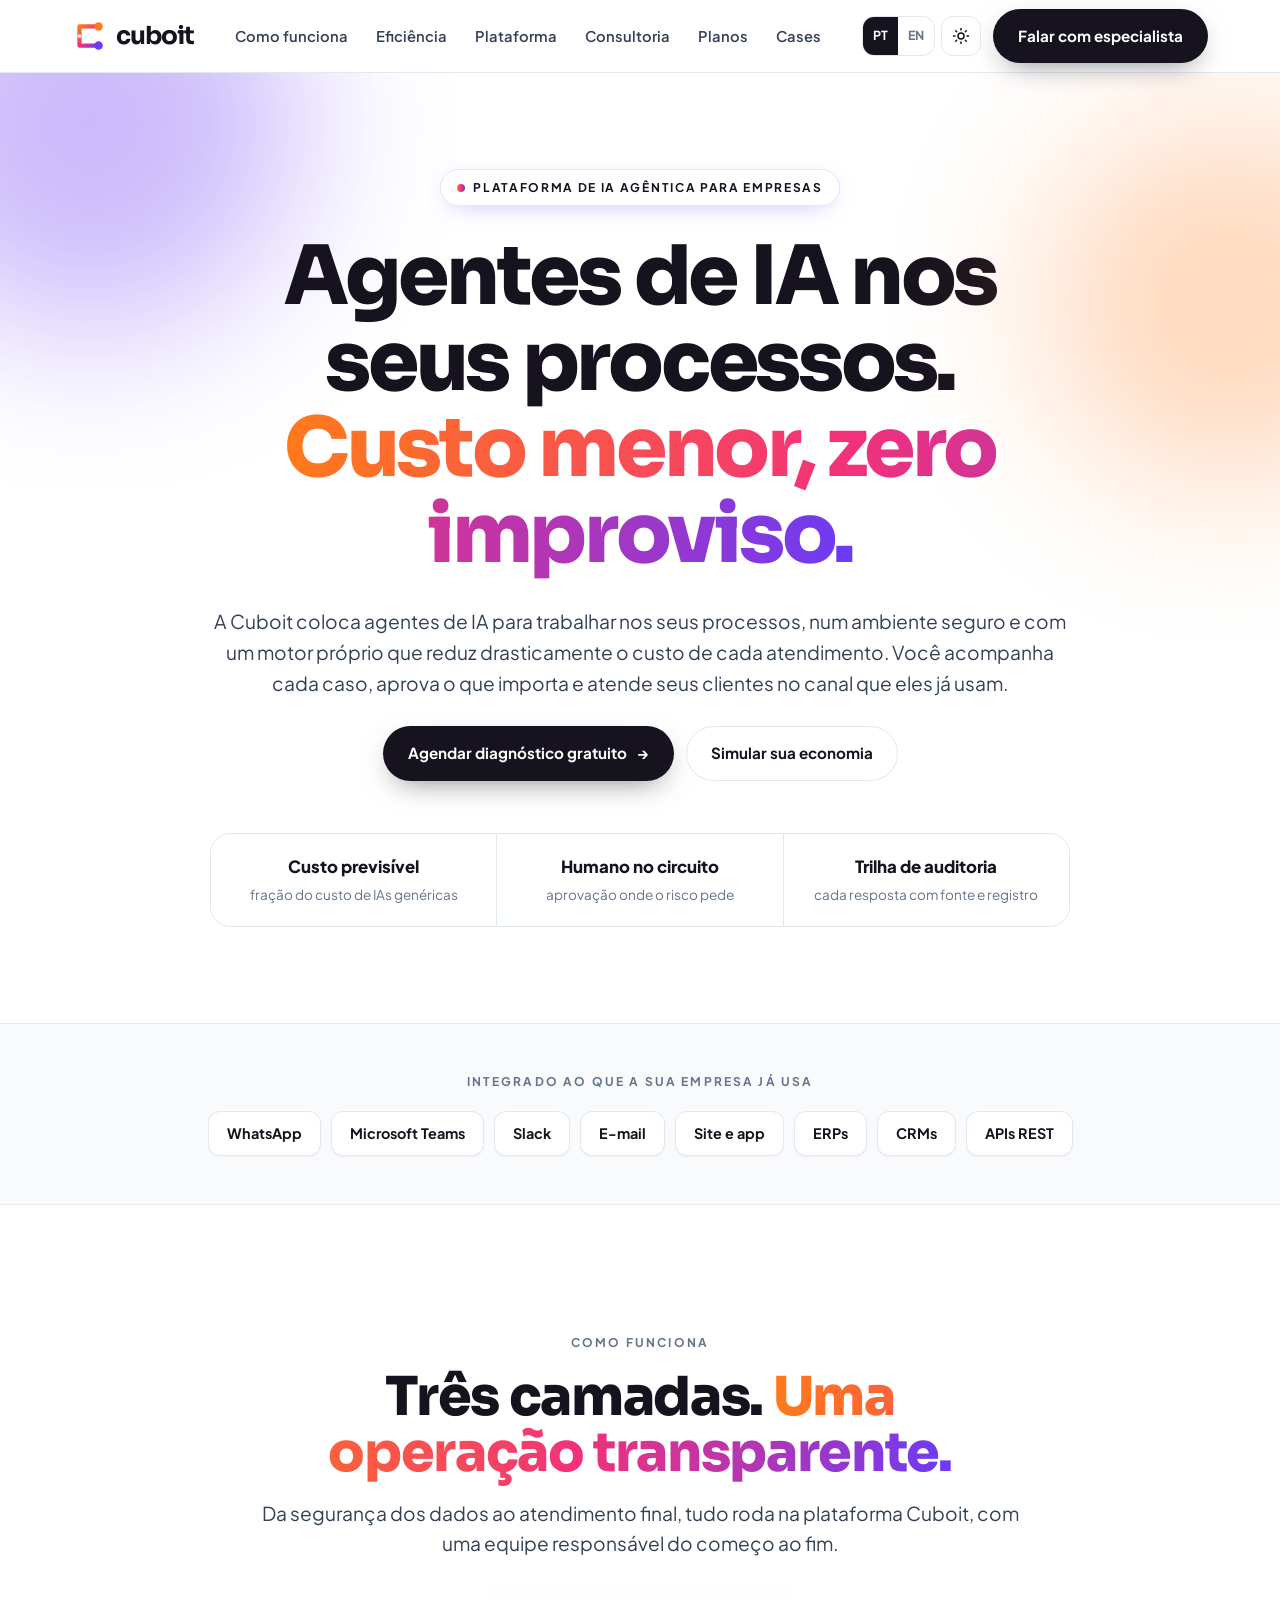
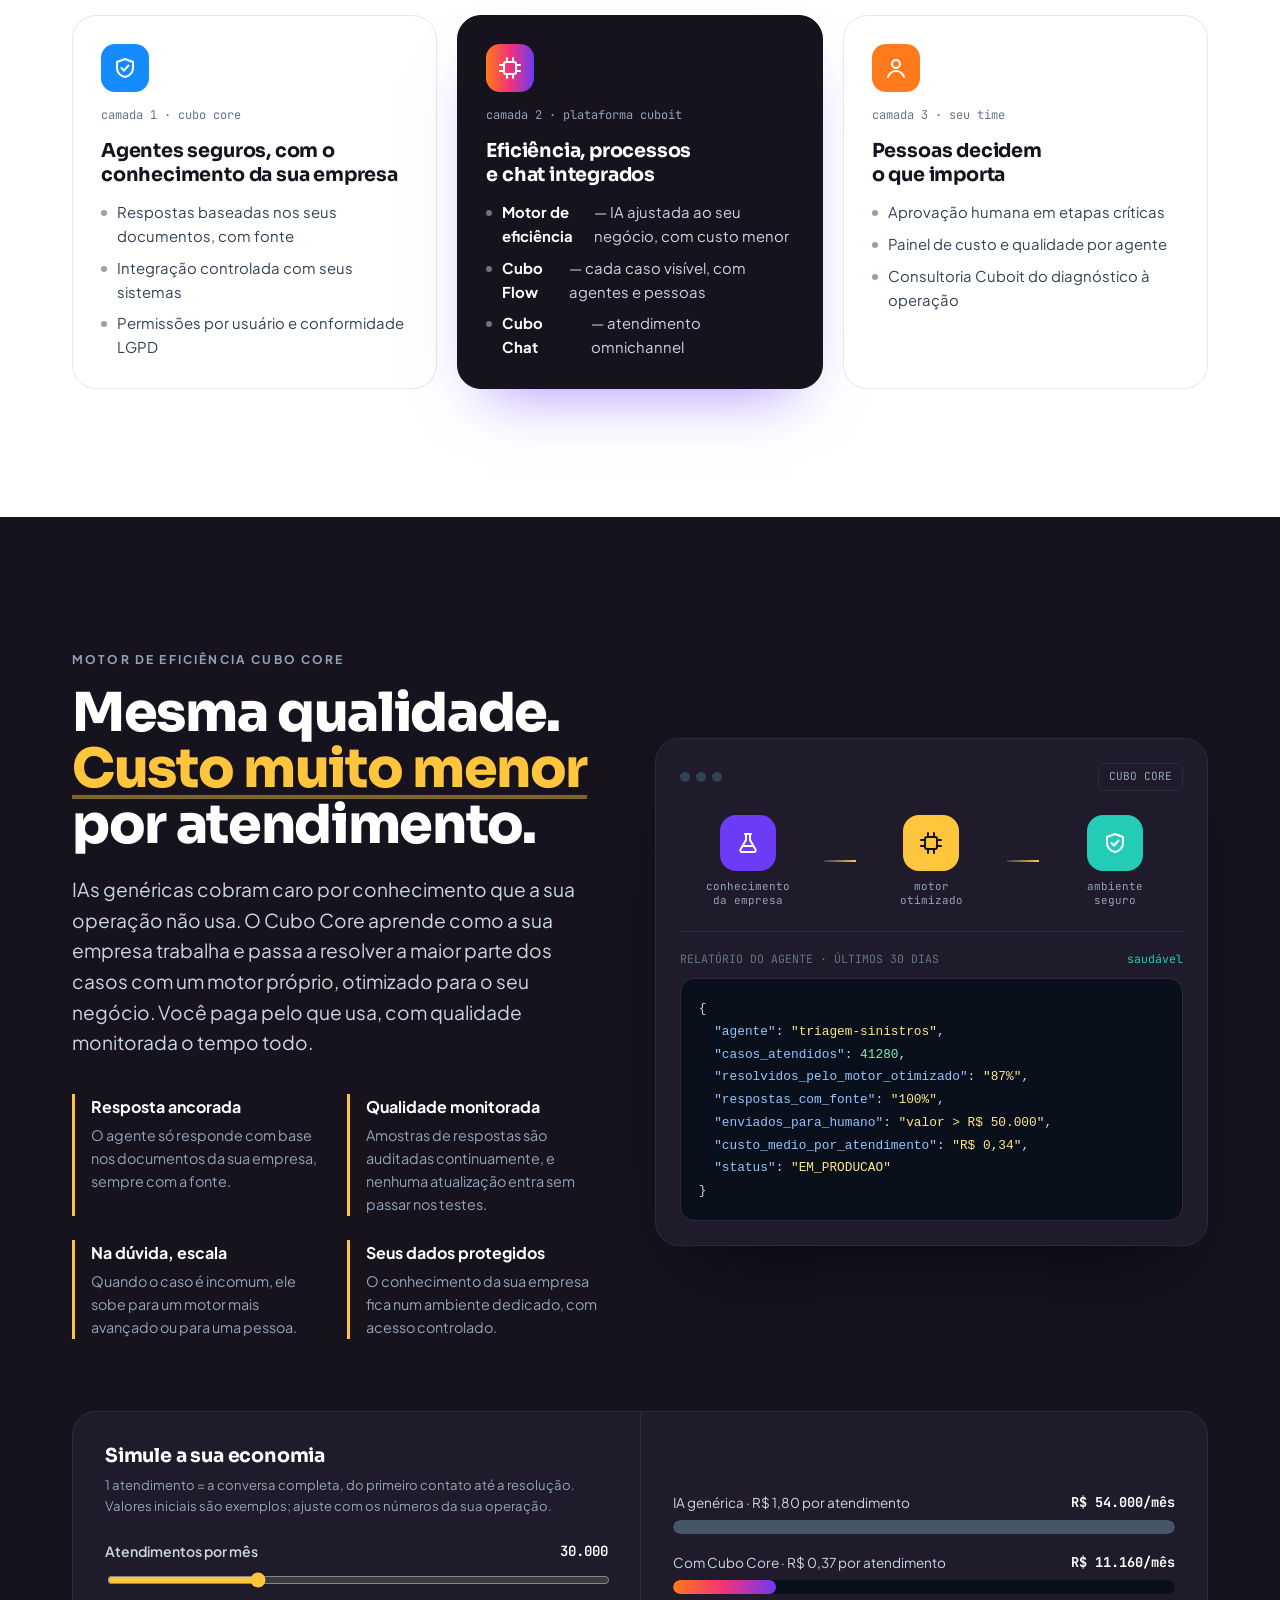
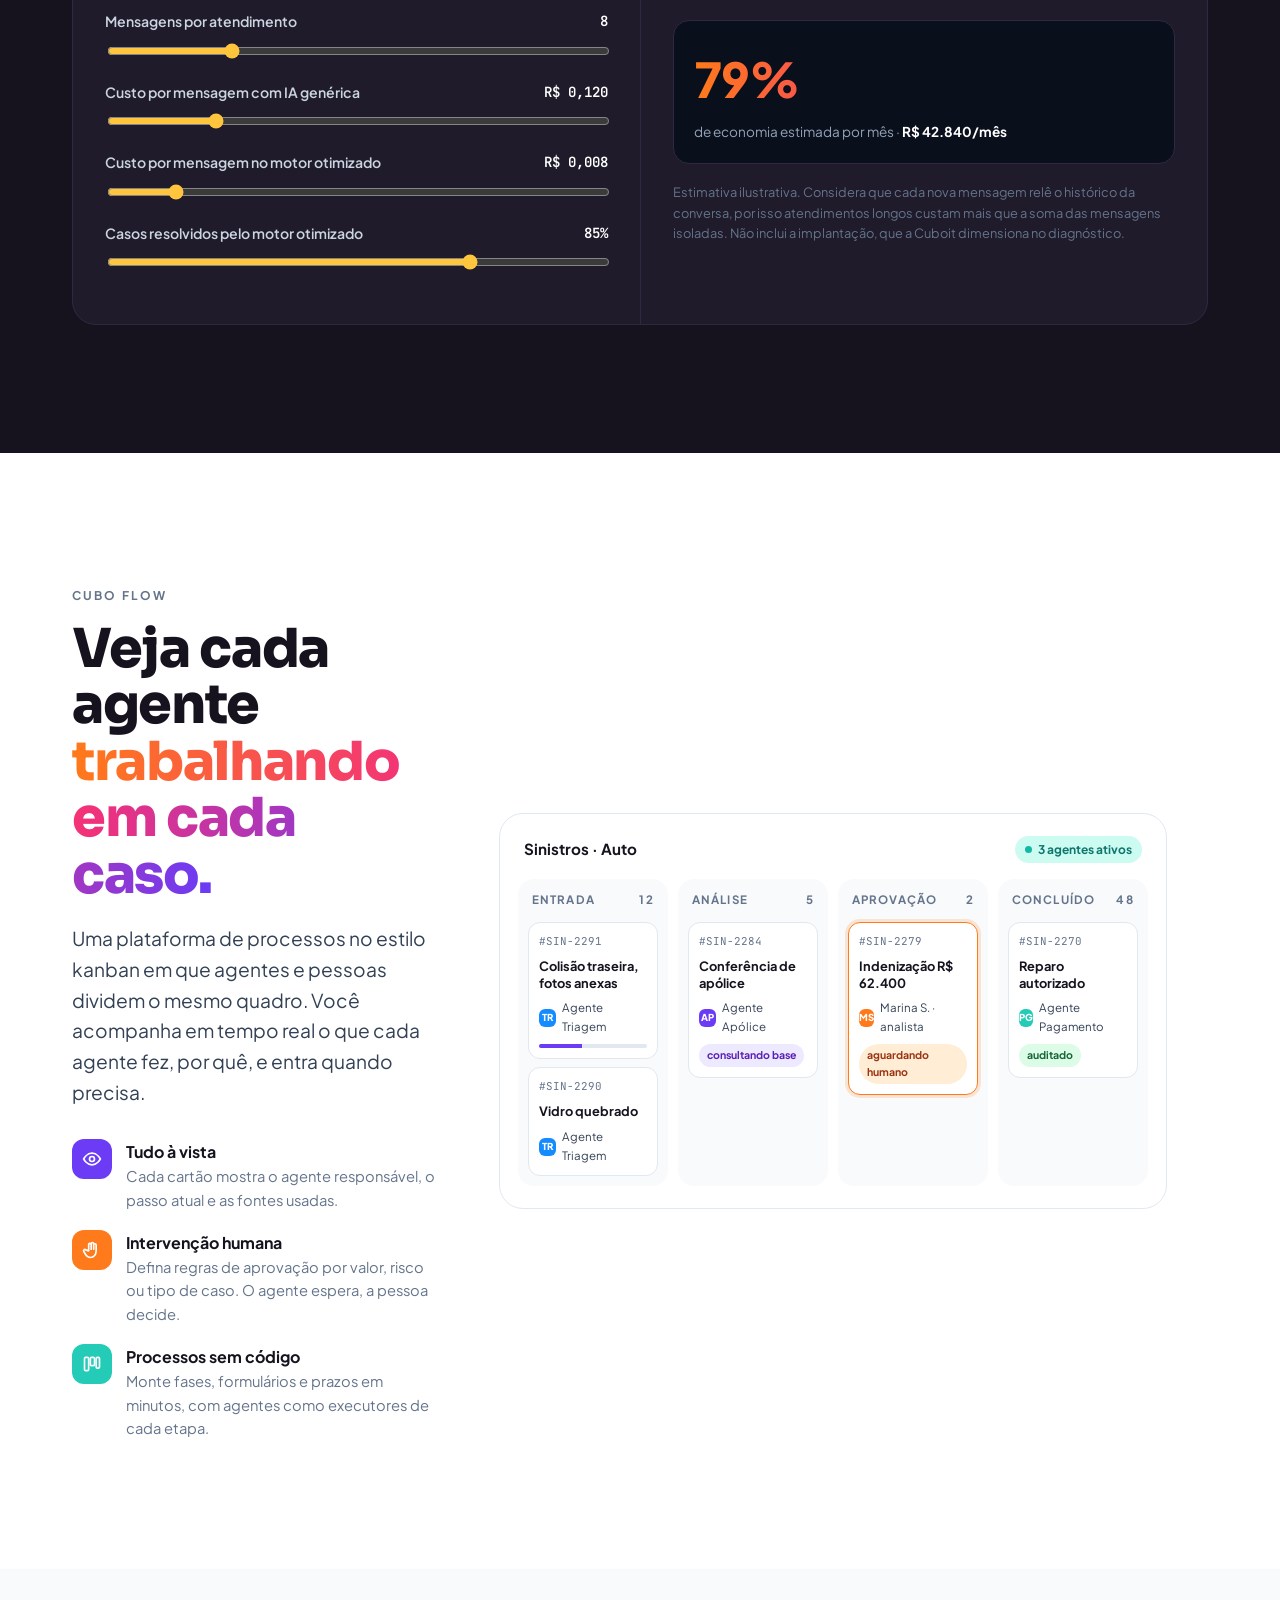
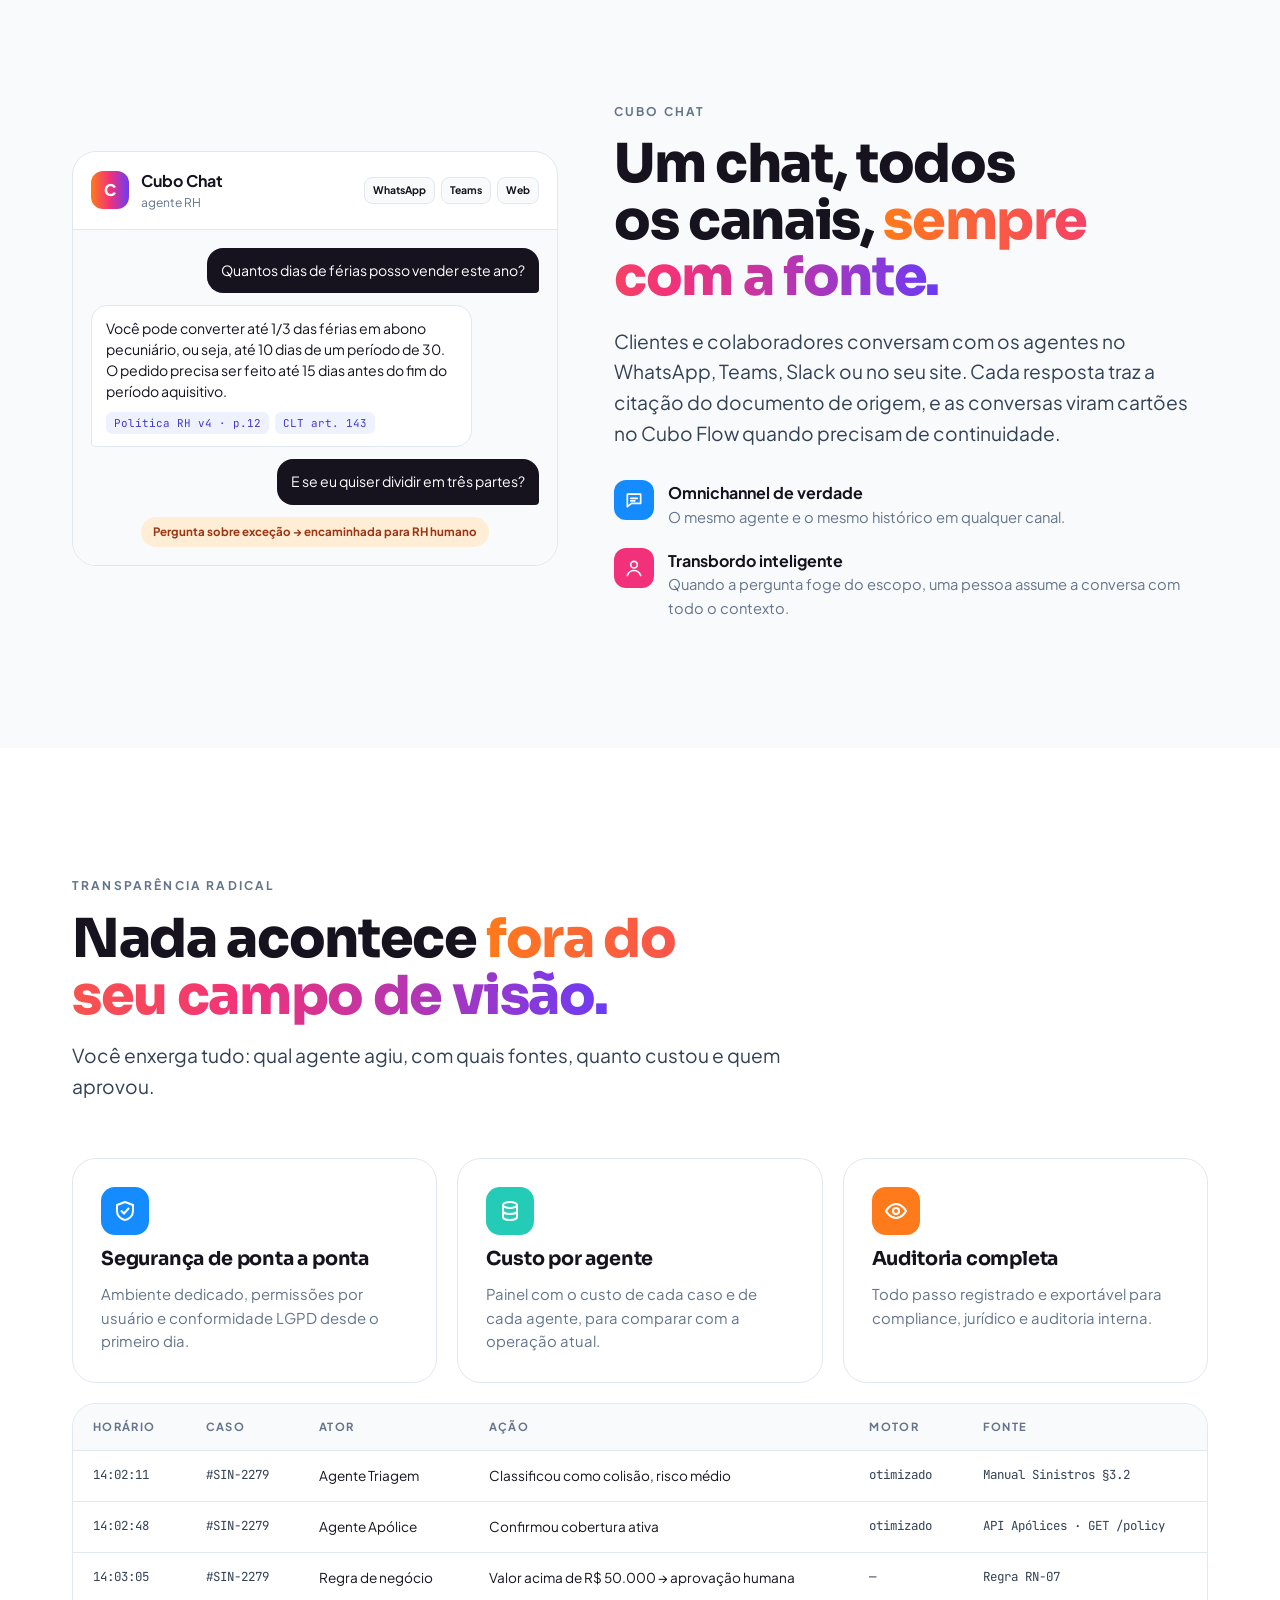
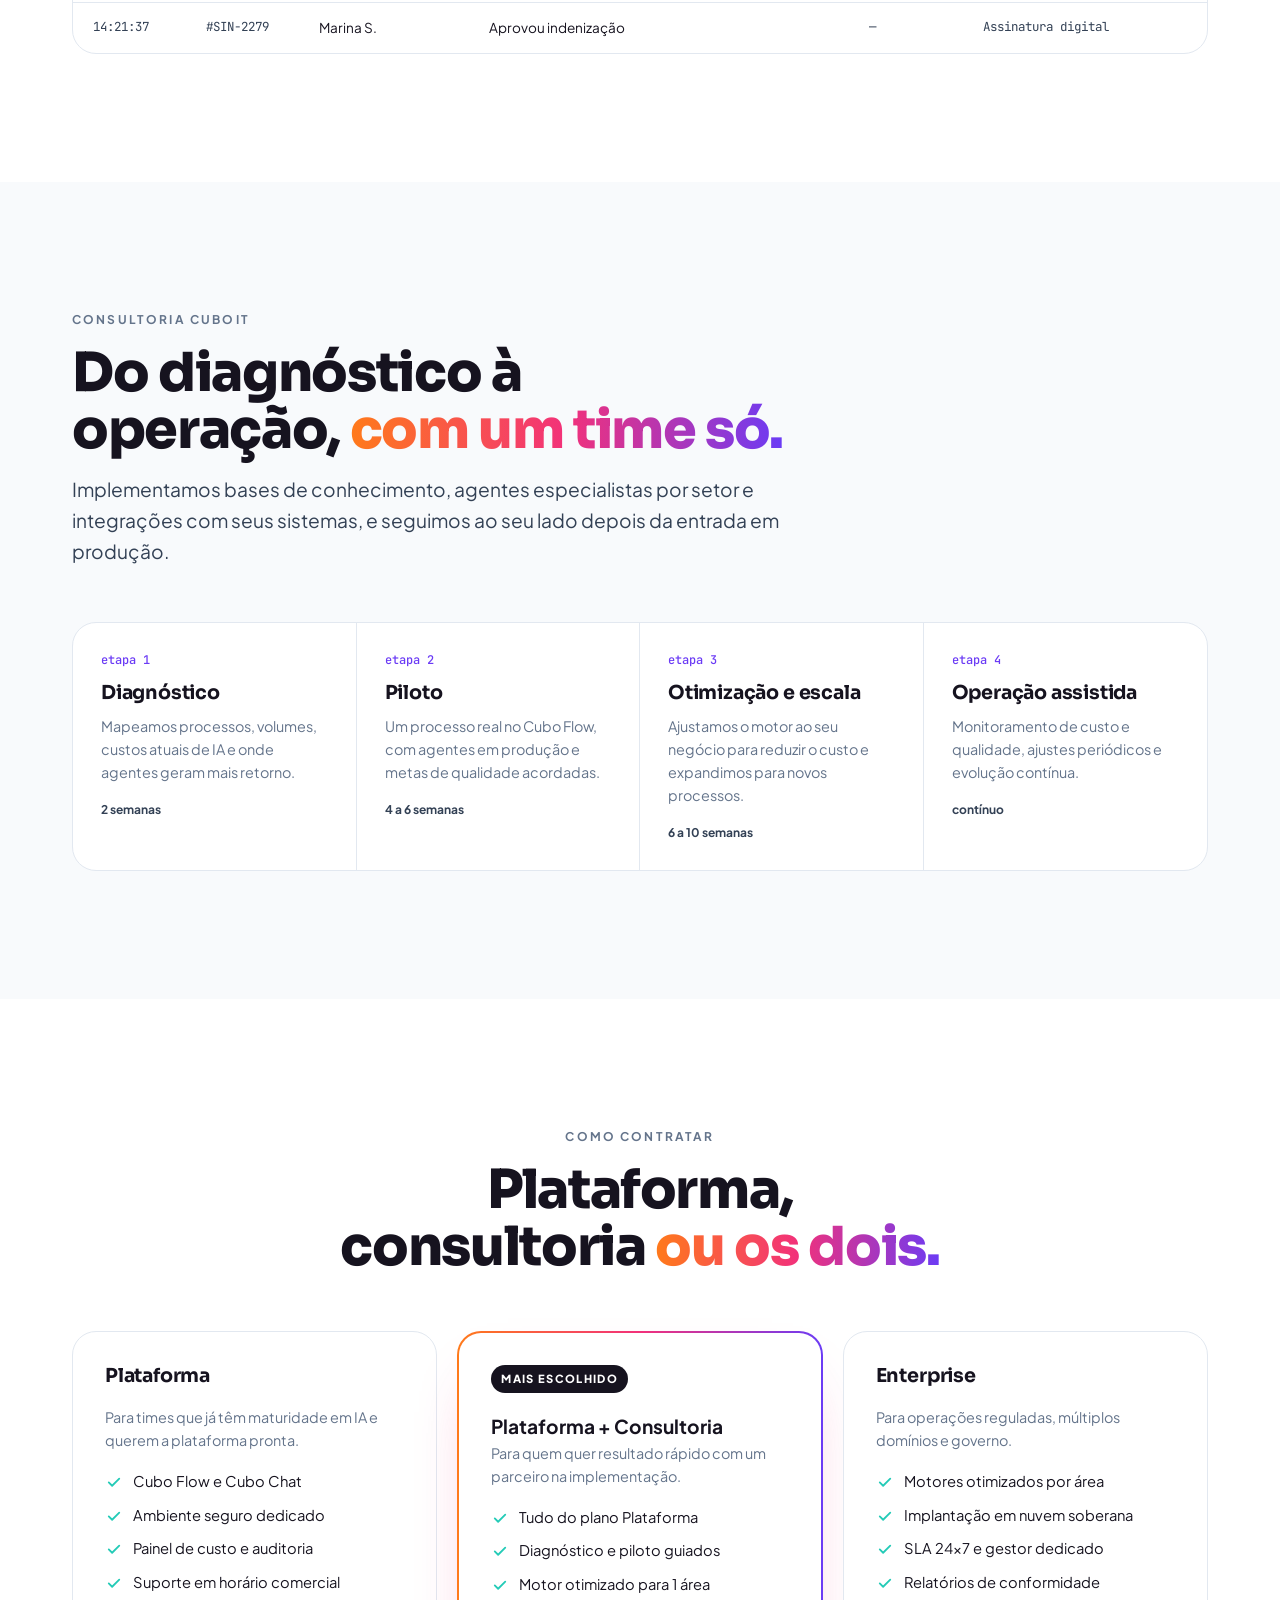
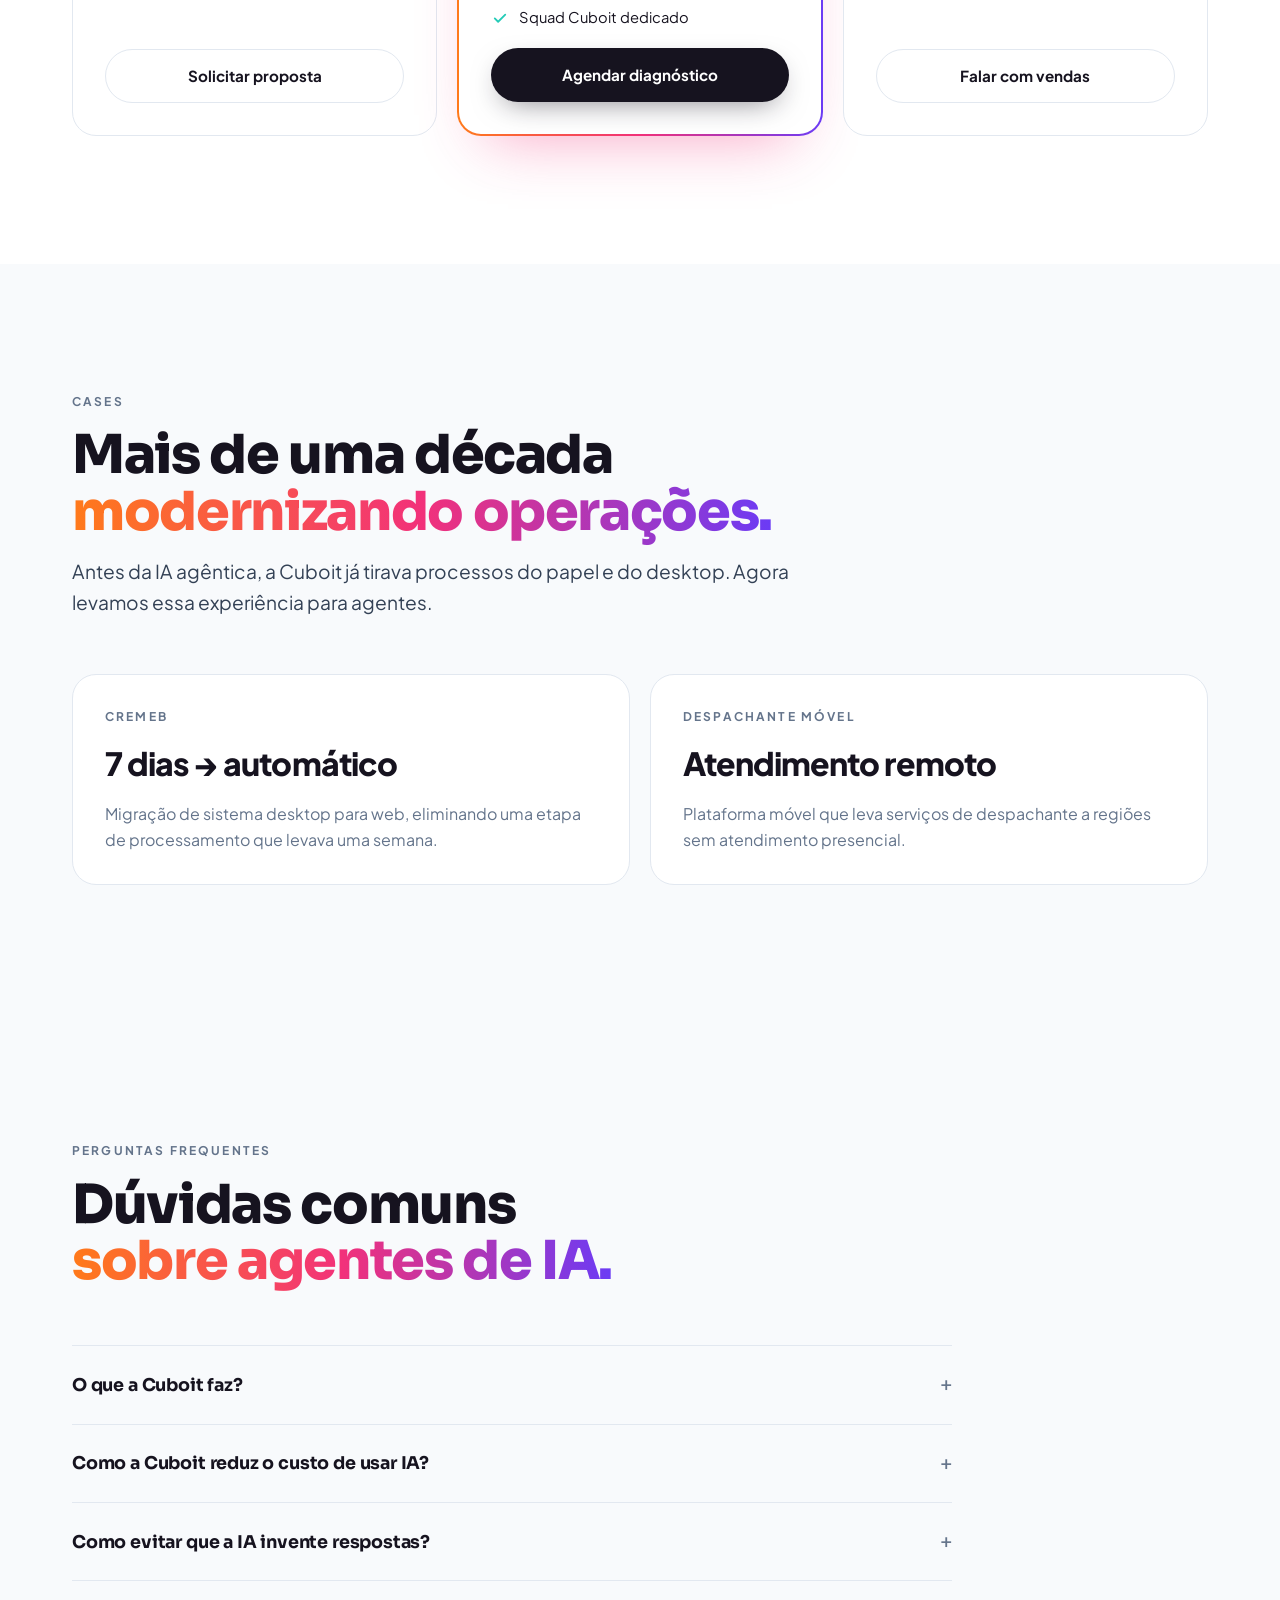
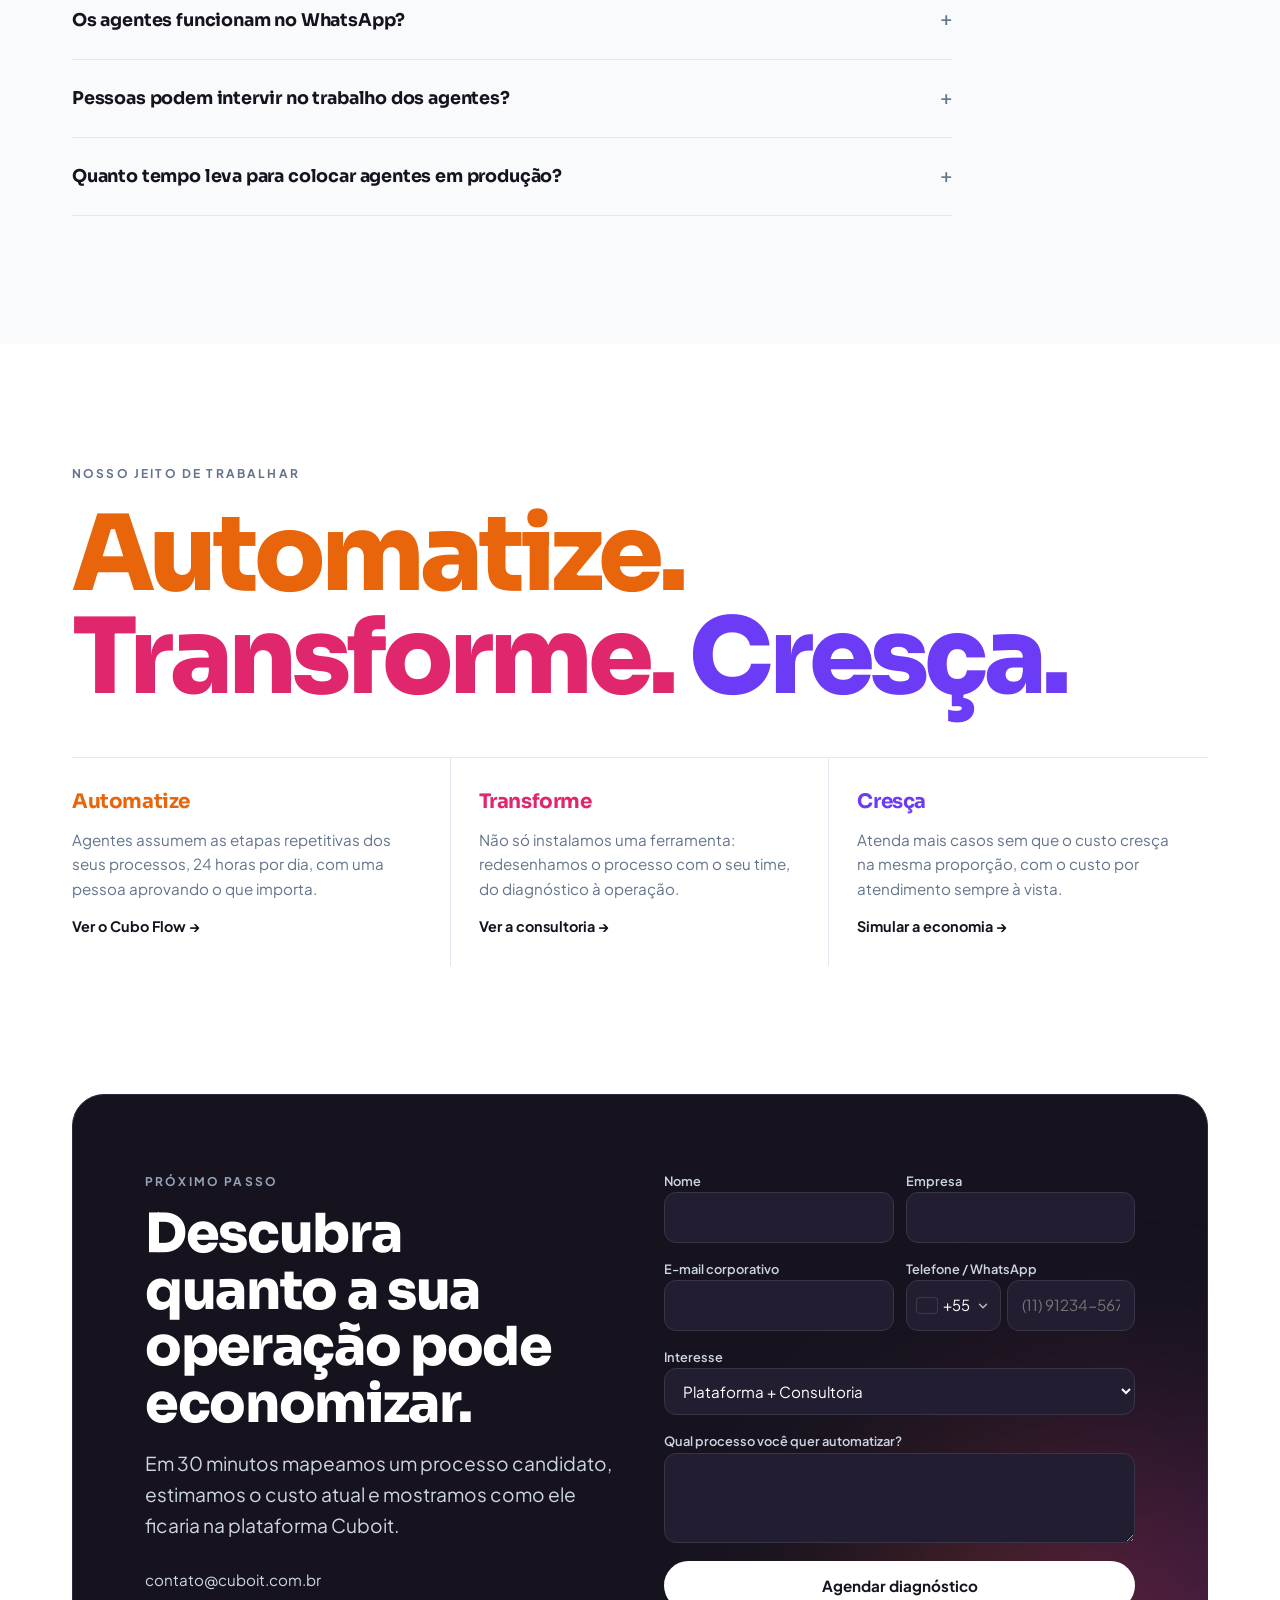
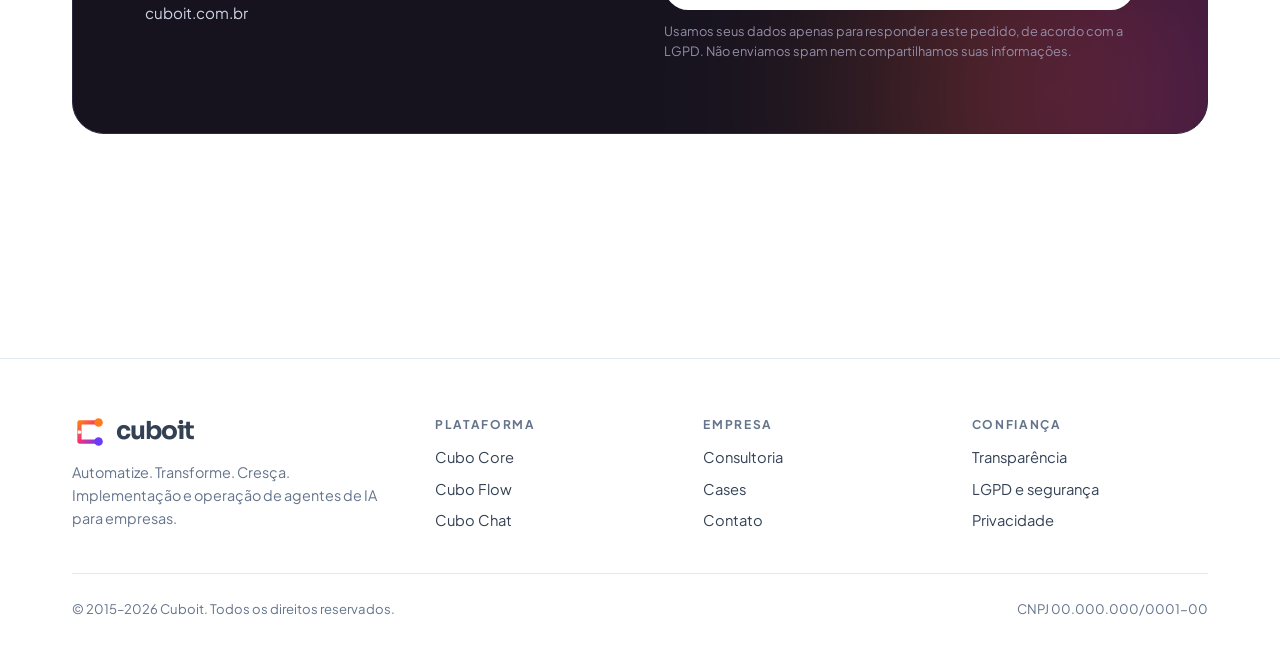
==== index.html @ fe3d2df3 "Novo site da Cuboit: agentes de IA para empresas Substitui o WordPress 5.1 por um site estático em p" ====
<!doctype html>
<html lang="pt-BR" data-currency="BRL">
<head>
<meta charset="utf-8">
<meta name="viewport" content="width=device-width, initial-scale=1, viewport-fit=cover">
<title>Cuboit — Agentes de IA para empresas</title>
<meta name="description" content="A Cuboit implementa e opera agentes de IA nos processos da sua empresa: custo por atendimento muito menor, supervisão humana e chat omnichannel.">
<link rel="icon" href="images/favicon/favicon.ico" sizes="48x48">
<link rel="icon" href="images/favicon/favicon.svg" type="image/svg+xml">
<link rel="icon" type="image/png" sizes="32x32" href="images/favicon/favicon-32x32.png">
<link rel="icon" type="image/png" sizes="16x16" href="images/favicon/favicon-16x16.png">
<link rel="apple-touch-icon" href="images/favicon/apple-touch-icon.png">
<link rel="manifest" href="images/favicon/site.webmanifest">
<meta name="theme-color" content="#16131F">
<link rel="canonical" href="https://cuboit.com.br/">
<meta name="robots" content="index, follow, max-snippet:-1, max-image-preview:large">
<meta property="og:type" content="website">
<meta property="og:site_name" content="Cuboit">
<meta property="og:url" content="https://cuboit.com.br/">
<meta property="og:title" content="Cuboit — Agentes de IA para empresas">
<meta property="og:description" content="A Cuboit implementa e opera agentes de IA nos processos da sua empresa: custo por atendimento muito menor, supervisão humana e chat omnichannel.">
<meta property="og:image" content="https://cuboit.com.br/images/logos/png/cuboit-logo-claro.png">
<meta property="og:locale" content="pt_BR">
<meta property="og:locale:alternate" content="en_US">
<meta name="twitter:card" content="summary_large_image">
<meta name="twitter:title" content="Cuboit — Agentes de IA para empresas">
<meta name="twitter:description" content="A Cuboit implementa e opera agentes de IA nos processos da sua empresa: custo por atendimento muito menor, supervisão humana e chat omnichannel.">
<link rel="alternate" type="text/plain" href="https://cuboit.com.br/llms.txt" title="llms.txt">
<script type="application/ld+json">
{
 "@context": "https://schema.org",
 "@graph": [
  {
   "@type": "Organization",
   "@id": "https://cuboit.com.br/#org",
   "name": "Cuboit",
   "url": "https://cuboit.com.br/",
   "logo": "https://cuboit.com.br/images/logos/png/cuboit-simbolo-cor.png",
   "foundingDate": "2015",
   "slogan": "Automatize. Transforme. Cresça.",
   "email": "contato@cuboit.com.br",
   "areaServed": "BR",
   "description": "A Cuboit implementa e opera agentes de IA nos processos da sua empresa: custo por atendimento muito menor, supervisão humana e chat omnichannel.",
   "knowsAbout": [
    "agentes de IA",
    "IA agêntica",
    "automação de processos",
    "atendimento com IA no WhatsApp",
    "redução de custo de IA",
    "supervisão humana de IA"
   ],
   "contactPoint": {
    "@type": "ContactPoint",
    "contactType": "sales",
    "email": "contato@cuboit.com.br",
    "availableLanguage": [
     "Portuguese",
     "English"
    ]
   }
  },
  {
   "@type": "WebSite",
   "@id": "https://cuboit.com.br/#site",
   "url": "https://cuboit.com.br/",
   "name": "Cuboit",
   "inLanguage": "pt-BR",
   "publisher": {
    "@id": "https://cuboit.com.br/#org"
   }
  },
  {
   "@type": "Service",
   "name": "Cubo Core",
   "provider": {
    "@id": "https://cuboit.com.br/#org"
   },
   "serviceType": "AI agent platform",
   "description": "Ambiente seguro, base de conhecimento e motor de eficiência para agentes de IA."
  },
  {
   "@type": "Service",
   "name": "Cubo Flow",
   "provider": {
    "@id": "https://cuboit.com.br/#org"
   },
   "serviceType": "Process management with AI agents",
   "description": "Quadro de processos em que agentes de IA e pessoas trabalham nos mesmos casos, com aprovação humana."
  },
  {
   "@type": "Service",
   "name": "Cubo Chat",
   "provider": {
    "@id": "https://cuboit.com.br/#org"
   },
   "serviceType": "Omnichannel AI chat",
   "description": "Atendimento com IA no WhatsApp, Teams, Slack e site, com fonte em cada resposta."
  },
  {
   "@type": "Service",
   "name": "Consultoria Cuboit",
   "provider": {
    "@id": "https://cuboit.com.br/#org"
   },
   "serviceType": "AI implementation consulting"
  },
  {
   "@type": "FAQPage",
   "mainEntity": [
    {
     "@type": "Question",
     "name": "O que a Cuboit faz?",
     "acceptedAnswer": {
      "@type": "Answer",
      "text": "A Cuboit implementa e opera agentes de IA dentro dos processos das empresas. Oferece uma plataforma própria (Cubo Core, Cubo Flow e Cubo Chat) e consultoria de implementação, do diagnóstico à operação assistida."
     }
    },
    {
     "@type": "Question",
     "name": "Como a Cuboit reduz o custo de usar IA?",
     "acceptedAnswer": {
      "@type": "Answer",
      "text": "A plataforma usa um motor de eficiência ajustado ao negócio de cada cliente, que resolve a maior parte dos atendimentos por uma fração do custo de IAs genéricas. Só os casos incomuns sobem para um motor mais avançado ou para uma pessoa. O custo de cada atendimento aparece num painel."
     }
    },
    {
     "@type": "Question",
     "name": "Como evitar que a IA invente respostas?",
     "acceptedAnswer": {
      "@type": "Answer",
      "text": "Os agentes respondem apenas com base nos documentos da empresa e sempre citam a fonte. Amostras de respostas são auditadas continuamente, e perguntas fora do escopo ou de baixa confiança são encaminhadas para uma pessoa."
     }
    },
    {
     "@type": "Question",
     "name": "Os agentes funcionam no WhatsApp?",
     "acceptedAnswer": {
      "@type": "Answer",
      "text": "Sim. Com o Cubo Chat, o mesmo agente atende no WhatsApp, Microsoft Teams, Slack e no site da empresa, com o mesmo histórico, e passa a conversa para uma pessoa quando necessário."
     }
    },
    {
     "@type": "Question",
     "name": "Pessoas podem intervir no trabalho dos agentes?",
     "acceptedAnswer": {
      "@type": "Answer",
      "text": "Sim. No Cubo Flow, agentes e pessoas trabalham no mesmo quadro de processos. É possível definir regras de aprovação humana por valor, risco ou tipo de caso, e todo passo fica registrado para auditoria."
     }
    },
    {
     "@type": "Question",
     "name": "Quanto tempo leva para colocar agentes em produção?",
     "acceptedAnswer": {
      "@type": "Answer",
      "text": "O diagnóstico leva cerca de 2 semanas e o piloto em um processo real, de 4 a 6 semanas. Depois vêm a otimização e a expansão para novos processos."
     }
    }
   ]
  }
 ]
}
</script>
<link rel="alternate" hreflang="pt-BR" href="https://cuboit.com.br/">
<link rel="alternate" hreflang="en" href="https://cuboit.com.br/en/">
<link rel="alternate" hreflang="x-default" href="https://cuboit.com.br/">
<script>try{var t=localStorage.getItem('cuboit-theme');if(t)document.documentElement.setAttribute('data-theme',t)}catch(e){}</script>
<link rel="preconnect" href="https://fonts.googleapis.com">
<link rel="preconnect" href="https://fonts.gstatic.com" crossorigin>
<link rel="stylesheet" href="https://fonts.googleapis.com/css2?family=Sora:wght@600;700;800&family=Plus+Jakarta+Sans:wght@400;500;600;700;800&family=JetBrains+Mono:wght@400;500&display=swap">
<link rel="stylesheet" href="css/style.css">
</head>
<body>

<svg width="0" height="0" style="position:absolute" aria-hidden="true">
  <defs>
    <linearGradient id="cb-g" gradientUnits="userSpaceOnUse" x1="14" y1="14" x2="50" y2="50"><stop offset="0" stop-color="#FF7A1A"/><stop offset=".5" stop-color="#F2317A"/><stop offset="1" stop-color="#6B3BF5"/></linearGradient>
    <mask id="cb-m"><rect width="64" height="64" fill="#fff"/><circle cx="14" cy="32" r="3.5" fill="#000"/></mask>
    <symbol id="cb-mark" viewBox="0 0 64 64"><g mask="url(#cb-m)"><polyline points="50,14 14,14 14,50 50,50" fill="none" stroke="url(#cb-g)" stroke-width="8" stroke-linejoin="round" stroke-linecap="round"/><circle cx="50" cy="14" r="8" fill="#FF7A1A"/><circle cx="50" cy="50" r="8" fill="#6B3BF5"/></g></symbol>
    <symbol id="i-check" viewBox="0 0 24 24"><path fill="none" stroke="currentColor" stroke-width="2.4" stroke-linecap="round" stroke-linejoin="round" d="M5 12.5l4.5 4.5L19 7.5"/></symbol>
    <symbol id="i-shield" viewBox="0 0 24 24"><path fill="none" stroke="currentColor" stroke-width="2" stroke-linejoin="round" d="M12 3l8 3v6c0 4.5-3.4 8.3-8 9-4.6-.7-8-4.5-8-9V6l8-3z"/><path fill="none" stroke="currentColor" stroke-width="2" stroke-linecap="round" d="M8.5 12l2.5 2.5 4.5-5"/></symbol>
    <symbol id="i-flask" viewBox="0 0 24 24"><path fill="none" stroke="currentColor" stroke-width="2" stroke-linecap="round" stroke-linejoin="round" d="M9 3h6M10 3v6L4.5 18.5A1.7 1.7 0 006 21h12a1.7 1.7 0 001.5-2.5L14 9V3M7 15h10"/></symbol>
    <symbol id="i-flow" viewBox="0 0 24 24"><rect x="3" y="4" width="5" height="16" rx="1.5" fill="none" stroke="currentColor" stroke-width="2"/><rect x="10" y="4" width="5" height="10" rx="1.5" fill="none" stroke="currentColor" stroke-width="2"/><rect x="17" y="4" width="4" height="13" rx="1.5" fill="none" stroke="currentColor" stroke-width="2"/></symbol>
    <symbol id="i-chat" viewBox="0 0 24 24"><path fill="none" stroke="currentColor" stroke-width="2" stroke-linejoin="round" d="M4 5h16v11H9l-5 4V5z"/><path stroke="currentColor" stroke-width="2" stroke-linecap="round" d="M8 10h8M8 13h5"/></symbol>
    <symbol id="i-user" viewBox="0 0 24 24"><circle cx="12" cy="8" r="4" fill="none" stroke="currentColor" stroke-width="2"/><path fill="none" stroke="currentColor" stroke-width="2" stroke-linecap="round" d="M4 21c1.5-4 4.5-6 8-6s6.5 2 8 6"/></symbol>
    <symbol id="i-db" viewBox="0 0 24 24"><ellipse cx="12" cy="6" rx="7" ry="3" fill="none" stroke="currentColor" stroke-width="2"/><path fill="none" stroke="currentColor" stroke-width="2" d="M5 6v12c0 1.7 3.1 3 7 3s7-1.3 7-3V6M5 12c0 1.7 3.1 3 7 3s7-1.3 7-3"/></symbol>
    <symbol id="i-chip" viewBox="0 0 24 24"><rect x="6" y="6" width="12" height="12" rx="2" fill="none" stroke="currentColor" stroke-width="2"/><path stroke="currentColor" stroke-width="2" stroke-linecap="round" d="M9 2v3M15 2v3M9 19v3M15 19v3M2 9h3M2 15h3M19 9h3M19 15h3"/></symbol>
    <symbol id="i-eye" viewBox="0 0 24 24"><path fill="none" stroke="currentColor" stroke-width="2" d="M2 12s3.6-7 10-7 10 7 10 7-3.6 7-10 7S2 12 2 12z"/><circle cx="12" cy="12" r="3" fill="none" stroke="currentColor" stroke-width="2"/></symbol>
    <symbol id="i-hand" viewBox="0 0 24 24"><path fill="none" stroke="currentColor" stroke-width="2" stroke-linecap="round" stroke-linejoin="round" d="M8 13V5.5a1.5 1.5 0 013 0V11m0-6.5a1.5 1.5 0 013 0V11m0-5a1.5 1.5 0 013 0v7c0 4-2.5 8-7 8-3 0-4.5-1.5-6-4l-2-3.5a1.5 1.5 0 012.5-1.6L8 13"/></symbol>
  </defs>
</svg>

<header class="nav">
  <div class="wrap">
    <a class="logo" href="#topo" aria-label="Cuboit — início">
      <svg aria-hidden="true"><use href="#cb-mark"/></svg>
      cuboit
    </a>
    <ul class="nav-links" id="menu">
      <li><a href="#como-funciona">Como funciona</a></li>
      <li><a href="#eficiencia">Eficiência</a></li>
      <li><a href="#processos">Plataforma</a></li>
      <li><a href="#consultoria">Consultoria</a></li>
      <li><a href="#planos">Planos</a></li>
      <li><a href="#cases">Cases</a></li>
    </ul>
    <div class="nav-cta">
      <div class="tools">
        <nav class="lang" aria-label="Idioma"><a href="./" hreflang="pt-BR" aria-current="page">PT</a><a href="en/" hreflang="en" lang="en">EN</a></nav>
        <button class="icon-btn" id="themeBtn" type="button" aria-label="Alternar tema"><svg class="sun" viewBox="0 0 24 24" aria-hidden="true"><circle cx="12" cy="12" r="4" fill="none" stroke="currentColor" stroke-width="2"/><path stroke="currentColor" stroke-width="2" stroke-linecap="round" d="M12 2v2M12 20v2M4.9 4.9l1.4 1.4M17.7 17.7l1.4 1.4M2 12h2M20 12h2M4.9 19.1l1.4-1.4M17.7 6.3l1.4-1.4"/></svg><svg class="moon" viewBox="0 0 24 24" aria-hidden="true"><path fill="none" stroke="currentColor" stroke-width="2" stroke-linejoin="round" d="M20 14.5A8 8 0 019.5 4a8 8 0 1010.5 10.5z"/></svg></button>
      </div>
      <a class="btn btn-dark" href="#contato">Falar com especialista</a>
      <button class="menu-btn" aria-label="Abrir menu" aria-expanded="false" aria-controls="menu" id="menuBtn"><span></span><span></span><span></span></button>
    </div>
  </div>
</header>

<main id="topo">

<section class="hero">
  <div class="wrap hero-inner">
    <span class="pill-tag"><i></i> Plataforma de IA agêntica para empresas</span>
    <h1>Agentes de IA nos seus processos.<br><span class="grad">Custo menor, zero improviso.</span></h1>
    <p class="lead">A Cuboit coloca agentes de IA para trabalhar nos seus processos, num ambiente seguro e com um motor próprio que reduz drasticamente o custo de cada atendimento. Você acompanha cada caso, aprova o que importa e atende seus clientes no canal que eles já usam.</p>
    <div class="hero-ctas">
      <a class="btn btn-dark" href="#contato">Agendar diagnóstico gratuito <span aria-hidden="true">→</span></a>
      <a class="btn btn-ghost" href="#eficiencia">Simular sua economia</a>
    </div>
    <div class="hero-stats">
      <div><b>Custo previsível</b><span>fração do custo de IAs genéricas</span></div>
      <div><b>Humano no circuito</b><span>aprovação onde o risco pede</span></div>
      <div><b>Trilha de auditoria</b><span>cada resposta com fonte e registro</span></div>
    </div>
  </div>
</section>

<div class="compat">
  <div class="wrap">
    <span class="eyebrow">Integrado ao que a sua empresa já usa</span>
    <div class="chips">
      <span class="chip">WhatsApp</span><span class="chip">Microsoft Teams</span><span class="chip">Slack</span><span class="chip">E-mail</span><span class="chip">Site e app</span><span class="chip">ERPs</span><span class="chip">CRMs</span><span class="chip">APIs REST</span>
    </div>
  </div>
</div>

<section id="como-funciona">
  <div class="wrap">
    <div class="sec-head center">
      <span class="eyebrow">Como funciona</span>
      <h2>Três camadas. <span class="grad">Uma operação transparente.</span></h2>
      <p class="lead">Da segurança dos dados ao atendimento final, tudo roda na plataforma Cuboit, com uma equipe responsável do começo ao fim.</p>
    </div>
    <div class="how">
      <article class="how-card">
        <div class="tile t-blue"><svg><use href="#i-shield"/></svg></div>
        <span class="who">camada 1 · cubo core</span>
        <h3>Agentes seguros, com o conhecimento da sua empresa</h3>
        <ul>
          <li>Respostas baseadas nos seus documentos, com fonte</li>
          <li>Integração controlada com seus sistemas</li>
          <li>Permissões por usuário e conformidade LGPD</li>
        </ul>
      </article>
      <article class="how-card center-card">
        <div class="tile t-grad"><svg><use href="#i-chip"/></svg></div>
        <span class="who">camada 2 · plataforma cuboit</span>
        <h3>Eficiência, processos e chat integrados</h3>
        <ul>
          <li><strong style="color:#fff">Motor de eficiência</strong> — IA ajustada ao seu negócio, com custo menor</li>
          <li><strong style="color:#fff">Cubo Flow</strong> — cada caso visível, com agentes e pessoas</li>
          <li><strong style="color:#fff">Cubo Chat</strong> — atendimento omnichannel</li>
        </ul>
      </article>
      <article class="how-card">
        <div class="tile t-orange"><svg><use href="#i-user"/></svg></div>
        <span class="who">camada 3 · seu time</span>
        <h3>Pessoas decidem o que importa</h3>
        <ul>
          <li>Aprovação humana em etapas críticas</li>
          <li>Painel de custo e qualidade por agente</li>
          <li>Consultoria Cuboit do diagnóstico à operação</li>
        </ul>
      </article>
    </div>
  </div>
</section>

<section class="dark" id="eficiencia">
  <div class="wrap">
    <div class="engine">
      <div>
        <span class="eyebrow">Motor de eficiência Cubo Core</span>
        <h2 style="margin-top:14px">Mesma qualidade.<br><span class="yellow">Custo muito menor</span> por atendimento.</h2>
        <p class="lead" style="margin-top:20px">IAs genéricas cobram caro por conhecimento que a sua operação não usa. O Cubo Core aprende como a sua empresa trabalha e passa a resolver a maior parte dos casos com um motor próprio, otimizado para o seu negócio. Você paga pelo que usa, com qualidade monitorada o tempo todo.</p>
        <div class="guard">
          <div><b>Resposta ancorada</b><p>O agente só responde com base nos documentos da sua empresa, sempre com a fonte.</p></div>
          <div><b>Qualidade monitorada</b><p>Amostras de respostas são auditadas continuamente, e nenhuma atualização entra sem passar nos testes.</p></div>
          <div><b>Na dúvida, escala</b><p>Quando o caso é incomum, ele sobe para um motor mais avançado ou para uma pessoa.</p></div>
          <div><b>Seus dados protegidos</b><p>O conhecimento da sua empresa fica num ambiente dedicado, com acesso controlado.</p></div>
        </div>
      </div>
      <div class="console" aria-label="Exemplo de painel do motor de eficiência">
        <div class="console-top"><div class="dots"><i></i><i></i><i></i></div><span class="badge-mono">CUBO CORE</span></div>
        <div class="pipeline">
          <div class="node"><div class="tile t-violet"><svg><use href="#i-flask"/></svg></div><small>conhecimento<br>da empresa</small></div>
          <span class="link" aria-hidden="true"></span>
          <div class="node"><div class="tile" style="background:var(--yellow);color:#16131F"><svg><use href="#i-chip"/></svg></div><small>motor<br>otimizado</small></div>
          <span class="link" aria-hidden="true"></span>
          <div class="node"><div class="tile t-teal"><svg><use href="#i-shield"/></svg></div><small>ambiente<br>seguro</small></div>
        </div>
        <div class="console-label"><span>RELATÓRIO DO AGENTE · ÚLTIMOS 30 DIAS</span><em>saudável</em></div>
<pre><code>{
  <span class="k">"agente"</span>: <span class="s">"triagem-sinistros"</span>,
  <span class="k">"casos_atendidos"</span>: <span class="n">41280</span>,
  <span class="k">"resolvidos_pelo_motor_otimizado"</span>: <span class="s">"87%"</span>,
  <span class="k">"respostas_com_fonte"</span>: <span class="s">"100%"</span>,
  <span class="k">"enviados_para_humano"</span>: <span class="s">"valor &gt; R$ 50.000"</span>,
  <span class="k">"custo_medio_por_atendimento"</span>: <span class="s">"R$ 0,34"</span>,
  <span class="k">"status"</span>: <span class="s">"EM_PRODUCAO"</span>
}</code></pre>
      </div>
    </div>

    <div class="calc" id="simulador">
      <div>
        <h3>Simule a sua economia</h3>
        <p class="note">1 atendimento = a conversa completa, do primeiro contato até a resolução. Valores iniciais são exemplos; ajuste com os números da sua operação.</p>
        <div class="field"><label for="req">Atendimentos por mês <output id="reqO"></output></label><input type="range" id="req" min="1000" max="100000" step="1000" value="30000"></div>
        <div class="field"><label for="msgs">Mensagens por atendimento <output id="msgsO"></output></label><input type="range" id="msgs" min="1" max="30" step="1" value="8"></div>
        <div class="field"><label for="big">Custo por mensagem com IA genérica <output id="bigO"></output></label><input type="range" id="big" min="0.02" max="0.5" step="0.01" value="0.12"></div>
        <div class="field"><label for="small">Custo por mensagem no motor otimizado <output id="smallO"></output></label><input type="range" id="small" min="0.002" max="0.05" step="0.001" value="0.008"></div>
        <div class="field"><label for="share">Casos resolvidos pelo motor otimizado <output id="shareO"></output></label><input type="range" id="share" min="50" max="98" step="1" value="85"></div>
      </div>
      <div class="result" aria-live="polite">
        <div class="bar-row"><div class="lbl"><span>IA genérica · <span id="pBig"></span> por atendimento</span><b id="cBig"></b></div><div class="bar"><i class="b1" id="barBig" style="width:100%"></i></div></div>
        <div class="bar-row"><div class="lbl"><span>Com Cubo Core · <span id="pMix"></span> por atendimento</span><b id="cMix"></b></div><div class="bar"><i class="b2" id="barMix"></i></div></div>
        <div class="saving"><b class="grad" id="pct"></b><span>de economia estimada por mês · <strong id="abs" style="color:#fff"></strong></span></div>
        <p style="font-size:.8rem;color:#64748B">Estimativa ilustrativa. Considera que cada nova mensagem relê o histórico da conversa, por isso atendimentos longos custam mais que a soma das mensagens isoladas. Não inclui a implantação, que a Cuboit dimensiona no diagnóstico.</p>
      </div>
    </div>
  </div>
</section>

<section id="processos">
  <div class="wrap split">
    <div>
      <span class="eyebrow">Cubo Flow</span>
      <h2 style="margin-top:14px">Veja cada agente <span class="grad">trabalhando em cada caso.</span></h2>
      <p class="lead" style="margin-top:20px">Uma plataforma de processos no estilo kanban em que agentes e pessoas dividem o mesmo quadro. Você acompanha em tempo real o que cada agente fez, por quê, e entra quando precisa.</p>
      <div class="feat-list">
        <div class="feat"><div class="tile t-violet"><svg><use href="#i-eye"/></svg></div><div><b>Tudo à vista</b><p>Cada cartão mostra o agente responsável, o passo atual e as fontes usadas.</p></div></div>
        <div class="feat"><div class="tile t-orange"><svg><use href="#i-hand"/></svg></div><div><b>Intervenção humana</b><p>Defina regras de aprovação por valor, risco ou tipo de caso. O agente espera, a pessoa decide.</p></div></div>
        <div class="feat"><div class="tile t-teal"><svg><use href="#i-flow"/></svg></div><div><b>Processos sem código</b><p>Monte fases, formulários e prazos em minutos, com agentes como executores de cada etapa.</p></div></div>
      </div>
    </div>
    <div class="board" role="img" aria-label="Exemplo de quadro do Cubo Flow com casos em andamento">
      <div class="board-top"><b>Sinistros · Auto</b><span class="live"><i></i> 3 agentes ativos</span></div>
      <div class="cols">
        <div class="col">
          <h4>Entrada <span>12</span></h4>
          <div class="card"><span class="id">#SIN-2291</span><span class="t">Colisão traseira, fotos anexas</span><span class="agent"><i class="t-blue">TR</i> Agente Triagem</span><div class="prog"><i></i></div></div>
          <div class="card"><span class="id">#SIN-2290</span><span class="t">Vidro quebrado</span><span class="agent"><i class="t-blue">TR</i> Agente Triagem</span></div>
        </div>
        <div class="col">
          <h4>Análise <span>5</span></h4>
          <div class="card"><span class="id">#SIN-2284</span><span class="t">Conferência de apólice</span><span class="agent"><i class="t-violet">AP</i> Agente Apólice</span><span class="tag run">consultando base</span></div>
        </div>
        <div class="col">
          <h4>Aprovação <span>2</span></h4>
          <div class="card human"><span class="id">#SIN-2279</span><span class="t">Indenização R$ 62.400</span><span class="agent"><i class="t-orange">MS</i> Marina S. · analista</span><span class="tag h">aguardando humano</span></div>
        </div>
        <div class="col">
          <h4>Concluído <span>48</span></h4>
          <div class="card"><span class="id">#SIN-2270</span><span class="t">Reparo autorizado</span><span class="agent"><i class="t-teal">PG</i> Agente Pagamento</span><span class="tag ok">auditado</span></div>
        </div>
      </div>
    </div>
  </div>
</section>

<section class="soft" id="chat">
  <div class="wrap split">
    <div class="chat" aria-label="Exemplo de conversa no Cubo Chat">
      <div class="chat-head"><div class="av">C</div><div><b>Cubo Chat</b><small>agente RH</small></div><div class="channels"><span>WhatsApp</span><span>Teams</span><span>Web</span></div></div>
      <div class="msgs">
        <div class="msg u">Quantos dias de férias posso vender este ano?</div>
        <div class="msg a">Você pode converter até 1/3 das férias em abono pecuniário, ou seja, até 10 dias de um período de 30. O pedido precisa ser feito até 15 dias antes do fim do período aquisitivo.
          <div class="cite"><span>Política RH v4 · p.12</span><span>CLT art. 143</span></div>
        </div>
        <div class="msg u">E se eu quiser dividir em três partes?</div>
        <span class="handoff">Pergunta sobre exceção → encaminhada para RH humano</span>
      </div>
    </div>
    <div>
      <span class="eyebrow">Cubo Chat</span>
      <h2 style="margin-top:14px">Um chat, todos os canais, <span class="grad">sempre com a fonte.</span></h2>
      <p class="lead" style="margin-top:20px">Clientes e colaboradores conversam com os agentes no WhatsApp, Teams, Slack ou no seu site. Cada resposta traz a citação do documento de origem, e as conversas viram cartões no Cubo Flow quando precisam de continuidade.</p>
      <div class="feat-list">
        <div class="feat"><div class="tile t-blue"><svg><use href="#i-chat"/></svg></div><div><b>Omnichannel de verdade</b><p>O mesmo agente e o mesmo histórico em qualquer canal.</p></div></div>
        <div class="feat"><div class="tile t-pink"><svg><use href="#i-user"/></svg></div><div><b>Transbordo inteligente</b><p>Quando a pergunta foge do escopo, uma pessoa assume a conversa com todo o contexto.</p></div></div>
      </div>
    </div>
  </div>
</section>

<section id="transparencia">
  <div class="wrap">
    <div class="sec-head">
      <span class="eyebrow">Transparência radical</span>
      <h2>Nada acontece <span class="grad">fora do seu campo de visão.</span></h2>
      <p class="lead">Você enxerga tudo: qual agente agiu, com quais fontes, quanto custou e quem aprovou.</p>
    </div>
    <div class="trust">
      <div class="trust-card"><div class="tile t-blue"><svg><use href="#i-shield"/></svg></div><h3>Segurança de ponta a ponta</h3><p>Ambiente dedicado, permissões por usuário e conformidade LGPD desde o primeiro dia.</p></div>
      <div class="trust-card"><div class="tile t-teal"><svg><use href="#i-db"/></svg></div><h3>Custo por agente</h3><p>Painel com o custo de cada caso e de cada agente, para comparar com a operação atual.</p></div>
      <div class="trust-card"><div class="tile t-orange"><svg><use href="#i-eye"/></svg></div><h3>Auditoria completa</h3><p>Todo passo registrado e exportável para compliance, jurídico e auditoria interna.</p></div>
      <div class="audit">
        <div class="audit-scroll">
          <table>
            <thead><tr><th>Horário</th><th>Caso</th><th>Ator</th><th>Ação</th><th>Motor</th><th>Fonte</th></tr></thead>
            <tbody>
              <tr><td class="mono">14:02:11</td><td class="mono">#SIN-2279</td><td>Agente Triagem</td><td>Classificou como colisão, risco médio</td><td class="mono">otimizado</td><td class="mono">Manual Sinistros §3.2</td></tr>
              <tr><td class="mono">14:02:48</td><td class="mono">#SIN-2279</td><td>Agente Apólice</td><td>Confirmou cobertura ativa</td><td class="mono">otimizado</td><td class="mono">API Apólices · GET /policy</td></tr>
              <tr><td class="mono">14:03:05</td><td class="mono">#SIN-2279</td><td>Regra de negócio</td><td>Valor acima de R$ 50.000 → aprovação humana</td><td class="mono">—</td><td class="mono">Regra RN-07</td></tr>
              <tr><td class="mono">14:21:37</td><td class="mono">#SIN-2279</td><td>Marina S.</td><td>Aprovou indenização</td><td class="mono">—</td><td class="mono">Assinatura digital</td></tr>
            </tbody>
          </table>
        </div>
      </div>
    </div>
  </div>
</section>

<section class="soft" id="consultoria">
  <div class="wrap">
    <div class="sec-head">
      <span class="eyebrow">Consultoria Cuboit</span>
      <h2>Do diagnóstico à operação, <span class="grad">com um time só.</span></h2>
      <p class="lead">Implementamos bases de conhecimento, agentes especialistas por setor e integrações com seus sistemas, e seguimos ao seu lado depois da entrada em produção.</p>
    </div>
    <div class="steps">
      <div class="step"><span class="n">etapa 1</span><h3>Diagnóstico</h3><p>Mapeamos processos, volumes, custos atuais de IA e onde agentes geram mais retorno.</p><span class="dur">2 semanas</span></div>
      <div class="step"><span class="n">etapa 2</span><h3>Piloto</h3><p>Um processo real no Cubo Flow, com agentes em produção e metas de qualidade acordadas.</p><span class="dur">4 a 6 semanas</span></div>
      <div class="step"><span class="n">etapa 3</span><h3>Otimização e escala</h3><p>Ajustamos o motor ao seu negócio para reduzir o custo e expandimos para novos processos.</p><span class="dur">6 a 10 semanas</span></div>
      <div class="step"><span class="n">etapa 4</span><h3>Operação assistida</h3><p>Monitoramento de custo e qualidade, ajustes periódicos e evolução contínua.</p><span class="dur">contínuo</span></div>
    </div>
  </div>
</section>

<section id="planos">
  <div class="wrap">
    <div class="sec-head center">
      <span class="eyebrow">Como contratar</span>
      <h2>Plataforma, consultoria <span class="grad">ou os dois.</span></h2>
    </div>
    <div class="plans">
      <div class="plan">
        <h3>Plataforma</h3>
        <p class="for">Para times que já têm maturidade em IA e querem a plataforma pronta.</p>
        <ul>
          <li><svg><use href="#i-check"/></svg>Cubo Flow e Cubo Chat</li>
          <li><svg><use href="#i-check"/></svg>Ambiente seguro dedicado</li>
          <li><svg><use href="#i-check"/></svg>Painel de custo e auditoria</li>
          <li><svg><use href="#i-check"/></svg>Suporte em horário comercial</li>
        </ul>
        <a class="btn btn-ghost" href="#contato">Solicitar proposta</a>
      </div>
      <div class="plan hl">
        <span class="flag">Mais escolhido</span>
        <p class="for"><strong style="color:var(--ink);font-size:1.2rem">Plataforma + Consultoria</strong><br>Para quem quer resultado rápido com um parceiro na implementação.</p>
        <ul>
          <li><svg><use href="#i-check"/></svg>Tudo do plano Plataforma</li>
          <li><svg><use href="#i-check"/></svg>Diagnóstico e piloto guiados</li>
          <li><svg><use href="#i-check"/></svg>Motor otimizado para 1 área</li>
          <li><svg><use href="#i-check"/></svg>Squad Cuboit dedicado</li>
        </ul>
        <a class="btn btn-dark" href="#contato">Agendar diagnóstico</a>
      </div>
      <div class="plan">
        <h3>Enterprise</h3>
        <p class="for">Para operações reguladas, múltiplos domínios e governo.</p>
        <ul>
          <li><svg><use href="#i-check"/></svg>Motores otimizados por área</li>
          <li><svg><use href="#i-check"/></svg>Implantação em nuvem soberana</li>
          <li><svg><use href="#i-check"/></svg>SLA 24×7 e gestor dedicado</li>
          <li><svg><use href="#i-check"/></svg>Relatórios de conformidade</li>
        </ul>
        <a class="btn btn-ghost" href="#contato">Falar com vendas</a>
      </div>
    </div>
  </div>
</section>

<section class="soft" id="cases">
  <div class="wrap">
    <div class="sec-head">
      <span class="eyebrow">Cases</span>
      <h2>Mais de uma década <span class="grad">modernizando operações.</span></h2>
      <p class="lead">Antes da IA agêntica, a Cuboit já tirava processos do papel e do desktop. Agora levamos essa experiência para agentes.</p>
    </div>
    <div class="cases">
      <article class="case"><span class="eyebrow">Cremeb</span><span class="metric">7 dias → automático</span><p>Migração de sistema desktop para web, eliminando uma etapa de processamento que levava uma semana.</p></article>
      <article class="case"><span class="eyebrow">Despachante Móvel</span><span class="metric">Atendimento remoto</span><p>Plataforma móvel que leva serviços de despachante a regiões sem atendimento presencial.</p></article>
    </div>
  </div>
</section>

<section class="soft faq" id="perguntas">
  <div class="wrap">
    <div class="sec-head">
      <span class="eyebrow">Perguntas frequentes</span>
      <h2>Dúvidas comuns <span class="grad">sobre agentes de IA.</span></h2>
    </div>
    <div class="faq-list">
      <details><summary>O que a Cuboit faz?</summary><p>A Cuboit implementa e opera agentes de IA dentro dos processos das empresas. Oferece uma plataforma própria (Cubo Core, Cubo Flow e Cubo Chat) e consultoria de implementação, do diagnóstico à operação assistida.</p></details>
      <details><summary>Como a Cuboit reduz o custo de usar IA?</summary><p>A plataforma usa um motor de eficiência ajustado ao negócio de cada cliente, que resolve a maior parte dos atendimentos por uma fração do custo de IAs genéricas. Só os casos incomuns sobem para um motor mais avançado ou para uma pessoa. O custo de cada atendimento aparece num painel.</p></details>
      <details><summary>Como evitar que a IA invente respostas?</summary><p>Os agentes respondem apenas com base nos documentos da empresa e sempre citam a fonte. Amostras de respostas são auditadas continuamente, e perguntas fora do escopo ou de baixa confiança são encaminhadas para uma pessoa.</p></details>
      <details><summary>Os agentes funcionam no WhatsApp?</summary><p>Sim. Com o Cubo Chat, o mesmo agente atende no WhatsApp, Microsoft Teams, Slack e no site da empresa, com o mesmo histórico, e passa a conversa para uma pessoa quando necessário.</p></details>
      <details><summary>Pessoas podem intervir no trabalho dos agentes?</summary><p>Sim. No Cubo Flow, agentes e pessoas trabalham no mesmo quadro de processos. É possível definir regras de aprovação humana por valor, risco ou tipo de caso, e todo passo fica registrado para auditoria.</p></details>
      <details><summary>Quanto tempo leva para colocar agentes em produção?</summary><p>O diagnóstico leva cerca de 2 semanas e o piloto em um processo real, de 4 a 6 semanas. Depois vêm a otimização e a expansão para novos processos.</p></details>
    </div>
  </div>
</section>

<section class="motto" aria-labelledby="motto-title">
  <div class="wrap">
    <span class="eyebrow">Nosso jeito de trabalhar</span>
    <h2 class="motto-line" id="motto-title"><span class="m1">Automatize.</span> <span class="m2">Transforme.</span> <span class="m3">Cresça.</span></h2>
    <div class="motto-cols">
      <a class="m-col" href="#processos"><b class="m1">Automatize</b><p>Agentes assumem as etapas repetitivas dos seus processos, 24 horas por dia, com uma pessoa aprovando o que importa.</p><span>Ver o Cubo Flow <span aria-hidden="true">→</span></span></a>
      <a class="m-col" href="#consultoria"><b class="m2">Transforme</b><p>Não só instalamos uma ferramenta: redesenhamos o processo com o seu time, do diagnóstico à operação.</p><span>Ver a consultoria <span aria-hidden="true">→</span></span></a>
      <a class="m-col" href="#eficiencia"><b class="m3">Cresça</b><p>Atenda mais casos sem que o custo cresça na mesma proporção, com o custo por atendimento sempre à vista.</p><span>Simular a economia <span aria-hidden="true">→</span></span></a>
    </div>
  </div>
</section>

<section id="contato">
  <div class="wrap">
    <div class="final">
      <div style="position:relative;z-index:1">
        <span class="eyebrow" style="color:#94A3B8">Próximo passo</span>
        <h2 style="margin-top:14px">Descubra quanto a sua operação pode economizar.</h2>
        <p class="lead">Em 30 minutos mapeamos um processo candidato, estimamos o custo atual e mostramos como ele ficaria na plataforma Cuboit.</p>
        <div class="contact-list">
          <span>contato@cuboit.com.br</span>
          <span>cuboit.com.br</span>
        </div>
      </div>
      <form id="leadForm" novalidate data-endpoint="enviar.php">
        <div hidden><label>Não preencha este campo <input name="website" tabindex="-1" autocomplete="off"></label></div>
        <div class="row">
          <div><label for="nome">Nome</label><input id="nome" name="nome" required autocomplete="name"></div>
          <div><label for="empresa">Empresa</label><input id="empresa" name="empresa" required autocomplete="organization"></div>
        </div>
        <div class="row">
          <div><label for="email">E-mail corporativo</label><input id="email" name="email" type="email" required autocomplete="email"></div>
          <div>
            <label for="telefone">Telefone / WhatsApp</label>
            <div class="phone" id="phone" data-default="BR">
              <button type="button" class="ddi" id="ddiBtn" aria-haspopup="listbox" aria-expanded="false" aria-controls="ddiList"><img class="cflag" id="ddiFlag" alt="" width="20" height="15"><span id="ddiCode"></span><svg viewBox="0 0 24 24" aria-hidden="true"><path fill="none" stroke="currentColor" stroke-width="2.4" stroke-linecap="round" stroke-linejoin="round" d="M6 9l6 6 6-6"/></svg></button>
              <input id="telefone" type="tel" required autocomplete="tel-national" inputmode="tel" placeholder="(11) 91234-5678">
              <div class="ddi-pop" id="ddiPop" hidden>
                <input id="ddiSearch" type="search" placeholder="Buscar país" aria-label="Buscar país" autocomplete="off">
                <ul id="ddiList" role="listbox" aria-label="Telefone / WhatsApp"></ul>
              </div>
            </div>
            <input type="hidden" name="pais" id="pais"><input type="hidden" name="ddi" id="ddi"><input type="hidden" name="telefone" id="telFmt"><input type="hidden" name="telefone_e164" id="tel164">
          </div>
        </div>
        <div><label for="interesse">Interesse</label>
          <select id="interesse" name="interesse"><option>Plataforma + Consultoria</option><option>Somente plataforma</option><option>Reduzir custo com IA</option><option>Enterprise / Governo</option></select></div>
        <div><label for="msg">Qual processo você quer automatizar?</label><textarea id="msg" name="msg"></textarea></div>
        <button class="btn btn-light" type="submit" style="justify-content:center">Agendar diagnóstico</button>
        <p class="privacy">Usamos seus dados apenas para responder a este pedido, de acordo com a LGPD. Não enviamos spam nem compartilhamos suas informações.</p>
        <p class="ok" id="okMsg" role="status">Recebemos seu pedido. Nosso time retorna em até 1 dia útil.</p>
        <p class="err" id="errMsg" role="alert"></p>
      </form>
    </div>
  </div>
</section>

</main>

<footer>
  <div class="wrap">
    <div class="foot">
      <div>
        <a class="logo" href="#topo"><svg aria-hidden="true"><use href="#cb-mark"/></svg>cuboit</a>
        <p>Automatize. Transforme. Cresça.<br>Implementação e operação de agentes de IA para empresas.</p>
      </div>
      <div><h5>Plataforma</h5><ul><li><a href="#eficiencia">Cubo Core</a></li><li><a href="#processos">Cubo Flow</a></li><li><a href="#chat">Cubo Chat</a></li></ul></div>
      <div><h5>Empresa</h5><ul><li><a href="#consultoria">Consultoria</a></li><li><a href="#cases">Cases</a></li><li><a href="#contato">Contato</a></li></ul></div>
      <div><h5>Confiança</h5><ul><li><a href="#transparencia">Transparência</a></li><li><a href="#transparencia">LGPD e segurança</a></li><li><a href="#contato">Privacidade</a></li></ul></div>
    </div>
    <div class="legal"><span>© 2015–2026 Cuboit. Todos os direitos reservados.</span><span>CNPJ 00.000.000/0001-00</span></div>
  </div>
</footer>

<script src="js/main.js"></script>
</body>
</html>
---- css/style.css ----
/* Cuboit — estilos do site */
:root{
  color-scheme: light;
  --ink:#16131F; --ink-2:#334155; --muted:#64748B; --line:#E2E8F0; --line-2:#CBD5E1;
  --bg:#FFFFFF; --bg-soft:#F8FAFC; --navy:#16131F; --navy-2:#1F1B2B; --navy-line:#2E2940;
  --violet:#6B3BF5; --pink:#F2317A; --orange:#FF7A1A; --blue:#148CFF; --teal:#24CBB7; --cyan:#00B2E6; --yellow:#FFC53D;
  --grad:linear-gradient(90deg,var(--orange),var(--pink),var(--violet));
  --display:"Plus Jakarta Sans","Segoe UI",system-ui,-apple-system,sans-serif;
  --brand:"Sora","Plus Jakarta Sans","Segoe UI",system-ui,sans-serif;
  --mono:"JetBrains Mono",ui-monospace,SFMono-Regular,Menlo,monospace;
  --wrap:1200px; --gutter:clamp(16px,4vw,32px);
  --surface:#FFFFFF; --panel:#16131F; --on-ink:#FFFFFF; --nav-bg:rgba(255,255,255,.86);
  --tag-h-bg:#FFEDD5; --tag-h-fg:#9A3412; --tag-ok-bg:#DCFCE7; --tag-ok-fg:#166534;
  --tag-run-bg:#EDE9FE; --tag-run-fg:#5B21B6; --cite-bg:#EEF2FF; --cite-fg:#4338CA;
  --live-bg:#CCFBF1; --live-fg:#0F766E; --shadow:var(--shadow);
}
@media (prefers-color-scheme:dark){:root:not([data-theme="light"]){color-scheme:dark;
  --ink:#F4F2F8; --ink-2:#CFCADB; --muted:#948DA6; --line:#2A2536; --line-2:#3A3449;
  --bg:#0E0C14; --bg-soft:#13101B; --surface:#1A1624; --panel:#2A2440; --on-ink:#16131F;
  --navy:#16131F; --navy-2:#1F1B2B; --navy-line:#2E2940; --nav-bg:rgba(14,12,20,.82);
  --tag-h-bg:#3B2410; --tag-h-fg:#FDBA74; --tag-ok-bg:#12301F; --tag-ok-fg:#86EFAC;
  --tag-run-bg:#261E4A; --tag-run-fg:#C4B5FD; --cite-bg:#22204A; --cite-fg:#A5B4FC;
  --live-bg:#0F332E; --live-fg:#5EEAD4; --shadow:rgba(0,0,0,.6);}}
:root[data-theme="dark"]{color-scheme:dark;
  --ink:#F4F2F8; --ink-2:#CFCADB; --muted:#948DA6; --line:#2A2536; --line-2:#3A3449;
  --bg:#0E0C14; --bg-soft:#13101B; --surface:#1A1624; --panel:#2A2440; --on-ink:#16131F;
  --navy:#16131F; --navy-2:#1F1B2B; --navy-line:#2E2940; --nav-bg:rgba(14,12,20,.82);
  --tag-h-bg:#3B2410; --tag-h-fg:#FDBA74; --tag-ok-bg:#12301F; --tag-ok-fg:#86EFAC;
  --tag-run-bg:#261E4A; --tag-run-fg:#C4B5FD; --cite-bg:#22204A; --cite-fg:#A5B4FC;
  --live-bg:#0F332E; --live-fg:#5EEAD4; --shadow:rgba(0,0,0,.6);}

*{box-sizing:border-box}
html{scroll-behavior:smooth}
@media (prefers-reduced-motion:reduce){html{scroll-behavior:auto}*{animation:none!important;transition:none!important}}
body{margin:0;background:var(--bg);color:var(--ink);font-family:var(--display);font-size:16px;line-height:1.6;-webkit-font-smoothing:antialiased}
img,svg{max-width:100%}
a{color:inherit}
:focus-visible{outline:3px solid var(--violet);outline-offset:3px;border-radius:6px}
.wrap{max-width:var(--wrap);margin:0 auto;padding-inline:var(--gutter)}
h1,h2,h3{font-family:var(--brand);margin:0;text-wrap:balance;letter-spacing:-.025em;line-height:1.05}
h1{font-size:clamp(2.6rem,6.4vw,5.4rem);font-weight:800;letter-spacing:-.04em}
h2{font-size:clamp(2rem,4.2vw,3.4rem);font-weight:800}
h3{font-size:1.2rem;font-weight:700;letter-spacing:-.01em;line-height:1.25}
p{margin:0}
.lead{font-size:clamp(1.05rem,1.6vw,1.2rem);color:var(--ink-2);max-width:62ch}
.grad{background:var(--grad);-webkit-background-clip:text;background-clip:text;color:transparent}
.eyebrow{font-size:.75rem;font-weight:700;letter-spacing:.18em;text-transform:uppercase;color:var(--muted)}
.pill-tag{display:inline-flex;align-items:center;gap:8px;padding:8px 16px;border-radius:999px;background:var(--surface);border:1px solid var(--line);box-shadow:0 6px 24px -10px rgba(107,59,245,.45);font-size:.75rem;font-weight:700;letter-spacing:.14em;text-transform:uppercase}
.pill-tag i{width:8px;height:8px;border-radius:50%;background:var(--grad)}
.btn{display:inline-flex;align-items:center;gap:10px;padding:14px 24px;border-radius:999px;font-weight:700;font-size:.95rem;text-decoration:none;border:1px solid transparent;cursor:pointer;font-family:inherit;transition:transform .15s ease, box-shadow .15s ease, background .15s}
.btn:hover{transform:translateY(-1px)}
.btn-dark{background:var(--ink);color:var(--on-ink);box-shadow:0 10px 30px -12px rgba(22,19,31,.6)}
.btn-ghost{background:var(--surface);color:var(--ink);border-color:var(--line)}
.btn-ghost:hover{border-color:var(--line-2)}
.btn-light{background:#fff;color:#16131F}
section{padding-block:clamp(72px,10vw,128px)}
.soft{background:var(--bg-soft)}
.sec-head{display:grid;gap:16px;max-width:760px;margin-bottom:56px}
.center{text-align:center;margin-inline:auto;justify-items:center}

/* NAV */
.nav{position:sticky;top:env(safe-area-inset-top,0px);z-index:50;background:var(--nav-bg);backdrop-filter:saturate(1.4) blur(14px);border-bottom:1px solid var(--line)}
.nav .wrap{display:flex;align-items:center;justify-content:space-between;height:72px;gap:24px}
.logo{display:flex;align-items:center;gap:10px;text-decoration:none;font-family:var(--brand);font-weight:700;font-size:1.55rem;letter-spacing:-.04em;line-height:1;color:var(--ink)}
.logo svg{width:34px;height:34px;flex:none}
.nav-links{display:flex;gap:28px;list-style:none;margin:0;padding:0}
.nav-links a{text-decoration:none;font-weight:600;font-size:.92rem;color:var(--ink-2)}
.nav-links a:hover{color:var(--ink)}
.nav-cta{display:flex;align-items:center;gap:12px}
.menu-btn{display:none;background:none;border:1px solid var(--line);border-radius:10px;width:44px;height:44px;cursor:pointer}
.menu-btn span{display:block;width:18px;height:2px;background:var(--ink);margin:4px auto;border-radius:2px}
@media (max-width:920px){
  .nav-links{display:none;position:absolute;top:72px;left:0;right:0;flex-direction:column;gap:0;background:var(--bg);border-bottom:1px solid var(--line);padding:8px var(--gutter) 16px}
  .nav-links.open{display:flex}
  .nav-links a{display:block;padding:12px 0;font-size:1rem}
  .menu-btn{display:block}
  .nav-cta .btn{display:none}
}

/* HERO */
.hero{position:relative;overflow:hidden;padding-block:clamp(56px,8vw,96px) clamp(64px,8vw,96px)}
.hero::before,.hero::after{content:"";position:absolute;border-radius:50%;filter:blur(80px);opacity:.35;pointer-events:none}
.hero::before{width:420px;height:420px;background:var(--violet);top:-160px;left:-120px}
.hero::after{width:380px;height:380px;background:var(--orange);top:40px;right:-140px;opacity:.28}
.hero-inner{position:relative;display:grid;gap:28px;justify-items:center;text-align:center}
.hero .lead{text-align:center;margin-inline:auto}
.hero-ctas{display:flex;flex-wrap:wrap;gap:12px;justify-content:center}
.hero-stats{display:grid;grid-template-columns:repeat(3,minmax(0,1fr));gap:1px;background:var(--line);border:1px solid var(--line);border-radius:20px;overflow:hidden;margin-top:24px;width:100%;max-width:860px}
.hero-stats div{background:var(--surface);padding:20px 16px;text-align:center}
.hero-stats b{display:block;font-size:1.05rem;font-weight:800}
.hero-stats span{font-size:.85rem;color:var(--muted)}
@media (max-width:640px){.hero-stats{grid-template-columns:1fr}}

/* LOGOS */
.compat{padding-block:48px;border-block:1px solid var(--line);background:var(--bg-soft)}
.compat .wrap{display:grid;gap:20px;justify-items:center}
.chips{display:flex;flex-wrap:wrap;gap:10px;justify-content:center}
.chip{padding:10px 18px;border-radius:12px;background:var(--surface);border:1px solid var(--line);font-weight:700;font-size:.9rem;box-shadow:0 1px 2px rgba(22,19,31,.05)}
.chip.nx{border-color:transparent;background:linear-gradient(var(--surface),var(--surface)) padding-box,var(--grad) border-box;border:1.5px solid transparent}

/* HOW */
.how{display:grid;grid-template-columns:repeat(3,minmax(0,1fr));gap:20px;align-items:stretch}
.how-card{position:relative;background:var(--surface);border:1px solid var(--line);border-radius:24px;padding:28px;display:grid;gap:14px;align-content:start}
.how-card .who{font-family:var(--mono);font-size:.75rem;color:var(--muted)}
.how-card ul{margin:0;padding:0;list-style:none;display:grid;gap:8px;font-size:.93rem;color:var(--ink-2)}
.how-card li{display:flex;gap:10px}
.how-card li::before{content:"";flex:none;width:6px;height:6px;border-radius:50%;background:currentColor;margin-top:9px;opacity:.5}
.how-card.center-card{background:var(--panel);color:#fff;border-color:var(--panel);box-shadow:0 30px 60px -30px rgba(107,59,245,.6)}
.how-card.center-card ul{color:#CBD5E1}
.how-card.center-card .who{color:#94A3B8}
.tile{width:48px;height:48px;border-radius:14px;display:grid;place-items:center;color:#fff}
.tile svg{width:24px;height:24px}
.t-blue{background:var(--blue)} .t-teal{background:var(--teal)} .t-orange{background:var(--orange)} .t-violet{background:var(--violet)} .t-pink{background:var(--pink)} .t-grad{background:var(--grad)}
@media (max-width:900px){.how{grid-template-columns:1fr}}

/* ENGINE (dark) */
.dark{background:var(--navy);color:#E2E8F0}
.dark .eyebrow{color:#94A3B8}
.dark h2{color:#fff}
.dark .lead{color:#CBD5E1}
.engine{display:grid;grid-template-columns:1fr 1.05fr;gap:56px;align-items:center}
.yellow{color:var(--yellow);text-decoration:underline;text-decoration-thickness:4px;text-underline-offset:8px;text-decoration-color:rgba(255,197,61,.45)}
.guard{display:grid;grid-template-columns:repeat(2,minmax(0,1fr));gap:24px;margin-top:36px}
.guard div{border-left:3px solid var(--yellow);padding-left:16px}
.guard b{display:block;color:#fff;margin-bottom:4px}
.guard p{font-size:.9rem;color:#94A3B8}
.console{background:var(--navy-2);border:1px solid var(--navy-line);border-radius:24px;padding:24px;box-shadow:0 40px 80px -40px rgba(0,0,0,.8)}
.console-top{display:flex;justify-content:space-between;align-items:center;margin-bottom:24px}
.dots{display:flex;gap:6px}.dots i{width:10px;height:10px;border-radius:50%;background:#334155}
.badge-mono{font-family:var(--mono);font-size:.7rem;padding:4px 10px;border-radius:6px;border:1px solid var(--navy-line);color:#94A3B8}
.pipeline{display:grid;grid-template-columns:1fr auto 1fr auto 1fr;align-items:center;gap:8px;margin-bottom:24px}
.node{display:grid;justify-items:center;gap:8px;text-align:center}
.node .tile{width:56px;height:56px;border-radius:16px}
.node small{font-family:var(--mono);font-size:.68rem;color:#94A3B8;line-height:1.3}
.link{height:2px;width:32px;background:linear-gradient(90deg,#334155,var(--yellow),#334155);background-size:200% 100%;animation:flow 2.4s linear infinite}
@keyframes flow{to{background-position:-200% 0}}
.console pre{margin:0;font-family:var(--mono);font-size:.8rem;line-height:1.7;background:#0A0F1C;border:1px solid var(--navy-line);border-radius:14px;padding:18px;color:#CBD5E1;overflow-x:auto}
.console .k{color:#93C5FD}.console .s{color:#FDE68A}.console .n{color:#86EFAC}
.console-label{display:flex;justify-content:space-between;font-family:var(--mono);font-size:.72rem;color:#64748B;margin-bottom:10px;border-top:1px solid var(--navy-line);padding-top:18px}
.console-label em{font-style:normal;color:var(--teal)}
@media (max-width:980px){.engine{grid-template-columns:1fr}}
@media (max-width:520px){.guard{grid-template-columns:1fr}.pipeline{grid-template-columns:1fr;justify-items:center}.link{width:2px;height:20px;background:linear-gradient(180deg,#334155,var(--yellow),#334155)}}

/* CALC */
.calc{margin-top:72px;display:grid;grid-template-columns:1fr 1fr;gap:1px;background:var(--navy-line);border:1px solid var(--navy-line);border-radius:24px;overflow:hidden}
.calc>div{background:var(--navy-2);padding:32px}
.calc h3{color:#fff;margin-bottom:6px}
.calc .note{font-size:.82rem;color:#94A3B8;margin-bottom:24px}
.field{display:grid;gap:8px;margin-bottom:20px}
.field label{display:flex;justify-content:space-between;font-size:.88rem;color:#CBD5E1;font-weight:600}
.field output{font-family:var(--mono);color:#fff;font-variant-numeric:tabular-nums}
input[type=range]{width:100%;accent-color:var(--yellow)}
.result{display:grid;gap:18px;align-content:center}
.bar-row{display:grid;gap:6px}
.bar-row .lbl{display:flex;justify-content:space-between;font-size:.85rem;color:#CBD5E1}
.bar-row .lbl b{font-family:var(--mono);font-variant-numeric:tabular-nums;color:#fff}
.bar{height:14px;border-radius:99px;background:#0A0F1C;overflow:hidden}
.bar i{display:block;height:100%;border-radius:99px;transition:width .35s ease}
.bar .b1{background:#475569}.bar .b2{background:var(--grad)}
.saving{margin-top:8px;padding:20px;border-radius:16px;background:#0A0F1C;border:1px solid var(--navy-line)}
.saving b{display:block;font-size:clamp(2.2rem,4vw,3rem);font-weight:800;letter-spacing:-.03em;font-variant-numeric:tabular-nums}
.saving span{font-size:.85rem;color:#94A3B8}
@media (max-width:880px){.calc{grid-template-columns:1fr}}

/* FLOW (kanban) */
.split{display:grid;grid-template-columns:.9fr 1.1fr;gap:56px;align-items:center}
.feat-list{display:grid;gap:18px;margin-top:32px}
.feat{display:grid;grid-template-columns:auto 1fr;gap:14px;align-items:start}
.feat .tile{width:40px;height:40px;border-radius:12px}
.feat .tile svg{width:20px;height:20px}
.feat b{display:block}
.feat p{font-size:.92rem;color:var(--muted)}
.board{background:var(--surface);border:1px solid var(--line);border-radius:24px;padding:18px;box-shadow:0 40px 80px -40px var(--shadow)}
.board-top{display:flex;justify-content:space-between;align-items:center;gap:12px;padding:4px 6px 16px;flex-wrap:wrap}
.board-top b{font-size:.95rem}
.live{display:inline-flex;align-items:center;gap:6px;font-size:.75rem;font-weight:700;color:var(--live-fg);background:var(--live-bg);padding:4px 10px;border-radius:99px}
.live i{width:7px;height:7px;border-radius:50%;background:#14B8A6;animation:pulse 1.6s infinite}
@keyframes pulse{50%{opacity:.3}}
.cols{display:grid;grid-template-columns:repeat(4,minmax(150px,1fr));gap:10px;overflow-x:auto;padding-bottom:4px}
.col{background:var(--bg-soft);border-radius:16px;padding:10px;display:grid;gap:8px;align-content:start;min-height:280px}
.col h4{margin:2px 4px 4px;font-size:.72rem;letter-spacing:.1em;text-transform:uppercase;color:var(--muted);display:flex;justify-content:space-between}
.card{background:var(--surface);border:1px solid var(--line);border-radius:12px;padding:10px;display:grid;gap:8px;font-size:.8rem}
.card .id{font-family:var(--mono);font-size:.68rem;color:var(--muted)}
.card .t{font-weight:700;line-height:1.3}
.agent{display:flex;align-items:center;gap:6px;font-size:.72rem;color:var(--ink-2)}
.agent i{width:18px;height:18px;border-radius:6px;display:grid;place-items:center;color:#fff;font-style:normal;font-size:.6rem;font-weight:800}
.card.human{border-color:var(--orange);box-shadow:0 0 0 3px rgba(255,122,26,.18)}
.tag{justify-self:start;font-size:.66rem;font-weight:700;padding:3px 8px;border-radius:99px}
.tag.h{background:var(--tag-h-bg);color:var(--tag-h-fg)}
.tag.ok{background:var(--tag-ok-bg);color:var(--tag-ok-fg)}
.tag.run{background:var(--tag-run-bg);color:var(--tag-run-fg)}
.prog{height:4px;background:var(--line);border-radius:4px;overflow:hidden}
.prog i{display:block;height:100%;background:var(--violet);width:40%;animation:load 3s ease-in-out infinite alternate}
@keyframes load{to{width:88%}}
@media (max-width:980px){.split{grid-template-columns:1fr}}

/* CHAT */
.chat{background:var(--surface);border:1px solid var(--line);border-radius:24px;overflow:hidden;box-shadow:0 40px 80px -40px var(--shadow);max-width:520px;width:100%;justify-self:center}
.chat-head{display:flex;align-items:center;gap:12px;padding:16px 18px;border-bottom:1px solid var(--line)}
.chat-head .av{width:38px;height:38px;border-radius:12px;background:var(--grad);display:grid;place-items:center;color:#fff;font-weight:800}
.chat-head small{display:block;color:var(--muted);font-size:.75rem}
.channels{margin-left:auto;display:flex;gap:6px}
.channels span{font-size:.65rem;font-weight:700;padding:4px 8px;border-radius:8px;background:var(--bg-soft);border:1px solid var(--line)}
.msgs{padding:18px;display:grid;gap:12px;background:var(--bg-soft)}
.msg{max-width:85%;padding:12px 14px;border-radius:16px;font-size:.88rem;line-height:1.5}
.msg.u{justify-self:end;background:var(--panel);color:#fff;border-bottom-right-radius:4px}
.msg.a{background:var(--surface);border:1px solid var(--line);border-bottom-left-radius:4px}
.cite{display:flex;flex-wrap:wrap;gap:6px;margin-top:10px}
.cite span{font-family:var(--mono);font-size:.68rem;padding:3px 8px;border-radius:6px;background:var(--cite-bg);color:var(--cite-fg)}
.handoff{justify-self:center;font-size:.72rem;font-weight:700;color:var(--tag-h-fg);background:var(--tag-h-bg);padding:6px 12px;border-radius:99px}

/* TRUST */
.trust{display:grid;grid-template-columns:repeat(3,minmax(0,1fr));gap:20px}
.trust-card{background:var(--surface);border:1px solid var(--line);border-radius:24px;padding:28px;display:grid;gap:12px;align-content:start}
.trust-card p{color:var(--muted);font-size:.93rem}
.audit{grid-column:1/-1;background:var(--surface);border:1px solid var(--line);border-radius:24px;padding:0;overflow:hidden}
.audit table{width:100%;border-collapse:collapse;font-size:.85rem;min-width:720px}
.audit th{text-align:left;font-size:.7rem;letter-spacing:.12em;text-transform:uppercase;color:var(--muted);padding:14px 20px;border-bottom:1px solid var(--line);background:var(--bg-soft)}
.audit td{padding:14px 20px;border-bottom:1px solid var(--line);vertical-align:top}
.audit tr:last-child td{border-bottom:0}
.audit .mono{font-family:var(--mono);font-size:.78rem;color:var(--ink-2);white-space:nowrap}
.audit-scroll{overflow-x:auto}
@media (max-width:900px){.trust{grid-template-columns:1fr}}

/* CONSULTING */
.steps{display:grid;grid-template-columns:repeat(4,minmax(0,1fr));gap:0;border:1px solid var(--line);border-radius:24px;overflow:hidden;background:var(--surface)}
.step{padding:28px;display:grid;gap:10px;align-content:start;border-right:1px solid var(--line)}
.step:last-child{border-right:0}
.step .n{font-family:var(--mono);font-size:.75rem;color:var(--violet);font-weight:500}
.step p{font-size:.9rem;color:var(--muted)}
.step .dur{font-size:.75rem;font-weight:700;color:var(--ink-2);margin-top:6px}
@media (max-width:900px){.steps{grid-template-columns:1fr 1fr}.step:nth-child(2){border-right:0}.step:nth-child(-n+2){border-bottom:1px solid var(--line)}}
@media (max-width:560px){.steps{grid-template-columns:1fr}.step{border-right:0;border-bottom:1px solid var(--line)}.step:last-child{border-bottom:0}}

/* PLANS */
.plans{display:grid;grid-template-columns:repeat(3,minmax(0,1fr));gap:20px;align-items:stretch}
.plan{background:var(--surface);border:1px solid var(--line);border-radius:24px;padding:32px;display:grid;gap:18px;grid-template-rows:auto auto 1fr auto}
.plan .for{font-size:.9rem;color:var(--muted)}
.plan ul{list-style:none;margin:0;padding:0;display:grid;gap:10px;font-size:.92rem;align-content:start}
.plan li{display:flex;gap:10px}
.plan li svg{flex:none;width:18px;height:18px;color:var(--teal);margin-top:3px}
.plan.hl{background:linear-gradient(var(--surface),var(--surface)) padding-box,var(--grad) border-box;border:2px solid transparent;box-shadow:0 30px 60px -30px rgba(242,49,122,.45)}
.plan .btn{justify-content:center}
.plan .flag{justify-self:start;font-size:.7rem;font-weight:800;letter-spacing:.12em;text-transform:uppercase;padding:5px 10px;border-radius:99px;background:var(--panel);color:#fff}
@media (max-width:900px){.plans{grid-template-columns:1fr}}

/* CASES */
.cases{display:grid;grid-template-columns:repeat(2,minmax(0,1fr));gap:20px}
.case{background:var(--surface);border:1px solid var(--line);border-radius:24px;padding:32px;display:grid;gap:12px}
.case .metric{font-size:2rem;font-weight:800;letter-spacing:-.03em}
.case p{color:var(--muted)}
@media (max-width:800px){.cases{grid-template-columns:1fr}}

/* CTA */
.final{background:var(--panel);color:#fff;border:1px solid var(--navy-line);border-radius:32px;padding:clamp(32px,6vw,72px);display:grid;grid-template-columns:1fr 1fr;gap:48px;position:relative;overflow:hidden}
.final::after{content:"";position:absolute;width:480px;height:480px;border-radius:50%;background:var(--grad);filter:blur(120px);opacity:.35;right:-160px;bottom:-200px;pointer-events:none}
.final h2{color:#fff}
.final .lead{color:#CBD5E1;margin-top:16px}
.final form{position:relative;z-index:1;display:grid;gap:12px}
.final label{font-size:.8rem;font-weight:600;color:#CBD5E1}
.final input,.final select,.final textarea{width:100%;font:inherit;font-size:.95rem;padding:12px 14px;border-radius:12px;border:1px solid #3A3449;background:#221D30;color:#fff}
.final textarea{min-height:90px;resize:vertical}
.final .row{display:grid;grid-template-columns:1fr 1fr;gap:12px}
.final .ok{display:none;padding:12px 14px;border-radius:12px;background:#134E4A;color:#CCFBF1;font-size:.9rem}
.final .ok.show{display:block}
.final .err{display:none;padding:12px 14px;border-radius:12px;background:#4C1D24;color:#FECDD3;font-size:.9rem}
.final .err.show{display:block}
.final button[disabled]{opacity:.6;cursor:wait}
.contact-list{margin-top:28px;display:grid;gap:8px;color:#CBD5E1;font-size:.95rem;position:relative;z-index:1}
@media (max-width:900px){.final{grid-template-columns:1fr}}
@media (max-width:520px){.final .row{grid-template-columns:1fr}}

footer{padding-block:56px 40px;border-top:1px solid var(--line);margin-top:96px}
.foot{display:grid;grid-template-columns:1.4fr repeat(3,1fr);gap:32px}
.foot h5{margin:0 0 12px;font-size:.75rem;letter-spacing:.14em;text-transform:uppercase;color:var(--muted)}
.foot ul{list-style:none;margin:0;padding:0;display:grid;gap:8px;font-size:.92rem}
.foot a{text-decoration:none;color:var(--ink-2)}
.foot a:hover{color:var(--ink)}
.foot p{color:var(--muted);font-size:.9rem;margin-top:12px;max-width:36ch}
.legal{display:flex;justify-content:space-between;flex-wrap:wrap;gap:12px;margin-top:40px;padding-top:24px;border-top:1px solid var(--line);font-size:.82rem;color:var(--muted)}
@media (max-width:800px){.foot{grid-template-columns:1fr 1fr}}

/* THEME + LANGUAGE */
.tools{display:flex;align-items:center;gap:6px}
.icon-btn{display:grid;place-items:center;width:40px;height:40px;border-radius:12px;border:1px solid var(--line);background:var(--surface);color:var(--ink);cursor:pointer}
.icon-btn svg{width:18px;height:18px}
.icon-btn .moon{display:none}
.icon-btn[data-mode="dark"] .sun{display:none}
.icon-btn[data-mode="dark"] .moon{display:block}
.lang{display:flex;border:1px solid var(--line);border-radius:12px;overflow:hidden;background:var(--surface);height:40px}
.lang a{display:grid;place-items:center;padding:0 10px;font-size:.78rem;font-weight:700;text-decoration:none;color:var(--muted)}
.lang a[aria-current="page"]{background:var(--ink);color:var(--on-ink)}
@media (max-width:420px){.nav .wrap{gap:10px}.logo{font-size:1.3rem}.logo svg{width:28px;height:28px}}

/* TELEFONE COM DDI */
.phone{position:relative;display:flex;gap:6px}
.phone>input{flex:1;min-width:0}
.ddi{flex:none;display:inline-flex;align-items:center;gap:6px;padding:0 10px;border-radius:12px;border:1px solid #3A3449;background:#221D30;color:#fff;font:inherit;font-size:.95rem;cursor:pointer;font-variant-numeric:tabular-nums}
.ddi:hover{border-color:#5A5270}
.ddi svg{width:14px;height:14px;opacity:.7}
.cflag{width:20px;height:15px;border-radius:3px;object-fit:cover;flex:none;box-shadow:0 0 0 1px rgba(255,255,255,.12)}
.ddi-pop{position:absolute;z-index:20;top:calc(100% + 6px);left:0;width:min(320px,86vw);background:#1C1827;border:1px solid #3A3449;border-radius:14px;padding:8px;box-shadow:0 24px 48px -12px rgba(0,0,0,.7)}
.ddi-pop input{margin-bottom:6px}
.ddi-pop ul{list-style:none;margin:0;padding:0;max-height:240px;overflow-y:auto}
.ddi-pop li{display:flex;align-items:center;gap:10px;padding:8px 10px;border-radius:8px;cursor:pointer;font-size:.9rem;color:#E4E0EC}
.ddi-pop li span{flex:1;min-width:0;overflow:hidden;text-overflow:ellipsis;white-space:nowrap}
.ddi-pop li small{font-family:var(--mono);color:#948DA6;font-size:.8rem}
.ddi-pop li[aria-selected="true"],.ddi-pop li.active{background:#2E2842}
.ddi-pop li.none{cursor:default;color:#948DA6}
.final .privacy{font-size:.8rem;color:#948DA6;line-height:1.5;margin:0}

/* SLOGAN */
:root{--m1:#E8650C;--m2:#E0266C;--m3:#6B3BF5}
@media (prefers-color-scheme:dark){:root:not([data-theme="light"]){--m1:#FF7A1A;--m2:#F2317A;--m3:#8B66FF}}
:root[data-theme="dark"]{--m1:#FF7A1A;--m2:#F2317A;--m3:#8B66FF}
.motto{padding-block:clamp(72px,10vw,120px) 0}
.motto .wrap{display:grid;gap:20px}
.motto-line{font-size:clamp(2.6rem,8.2vw,7rem);font-weight:800;letter-spacing:-.045em;line-height:.98}
.motto-line span{white-space:nowrap}
.m1{color:var(--m1)} .m2{color:var(--m2)} .m3{color:var(--m3)}
.motto-cols{display:grid;grid-template-columns:repeat(3,minmax(0,1fr));gap:0;margin-top:28px;border-top:1px solid var(--line)}
.m-col{display:grid;gap:10px;align-content:start;padding:28px 28px 28px 0;text-decoration:none;color:inherit;border-right:1px solid var(--line);transition:background .2s}
.m-col+.m-col{padding-left:28px}
.m-col:last-child{border-right:0}
.m-col b{font-family:var(--brand);font-size:1.25rem;font-weight:700;letter-spacing:-.02em}
.m-col p{color:var(--muted);font-size:.95rem;max-width:36ch}
.m-col>span{font-weight:700;font-size:.9rem;margin-top:4px}
.m-col:hover>span{text-decoration:underline;text-underline-offset:4px}
@media (max-width:820px){
  .motto-cols{grid-template-columns:1fr}
  .m-col,.m-col+.m-col{padding:22px 0;border-right:0;border-bottom:1px solid var(--line)}
  .m-col:last-child{border-bottom:0}
}

/* PERGUNTAS FREQUENTES */
.faq-list{display:grid;border-top:1px solid var(--line);max-width:880px}
.faq-list details{border-bottom:1px solid var(--line)}
.faq-list summary{display:flex;justify-content:space-between;align-items:center;gap:16px;padding:22px 0;cursor:pointer;list-style:none;font-family:var(--brand);font-weight:700;font-size:1.1rem;letter-spacing:-.01em}
.faq-list summary::-webkit-details-marker{display:none}
.faq-list summary::after{content:"+";flex:none;font-family:var(--mono);font-size:1.3rem;font-weight:400;color:var(--muted);transition:transform .2s}
.faq-list details[open] summary::after{transform:rotate(45deg)}
.faq-list details p{padding:0 0 22px;color:var(--ink-2);max-width:70ch}

/* Âncoras não ficam escondidas atrás do menu fixo */
section[id]{scroll-margin-top:72px}
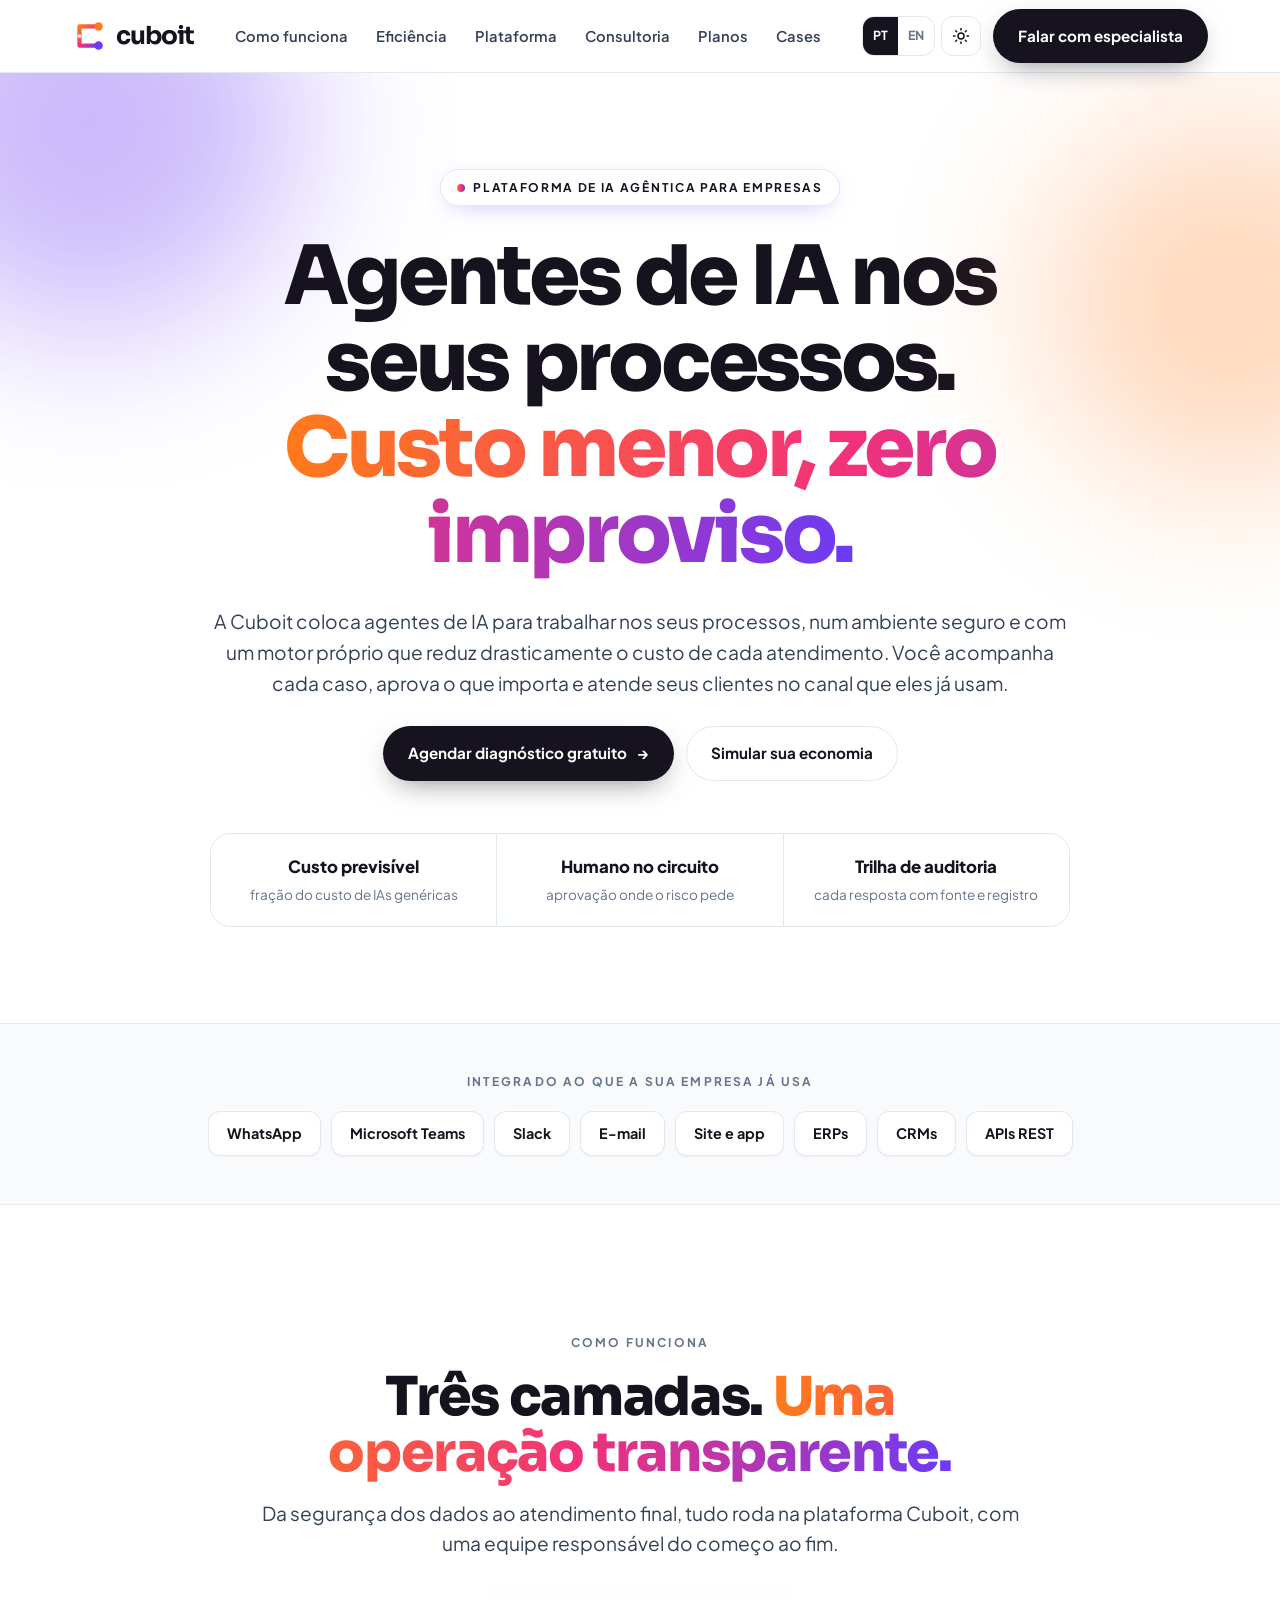
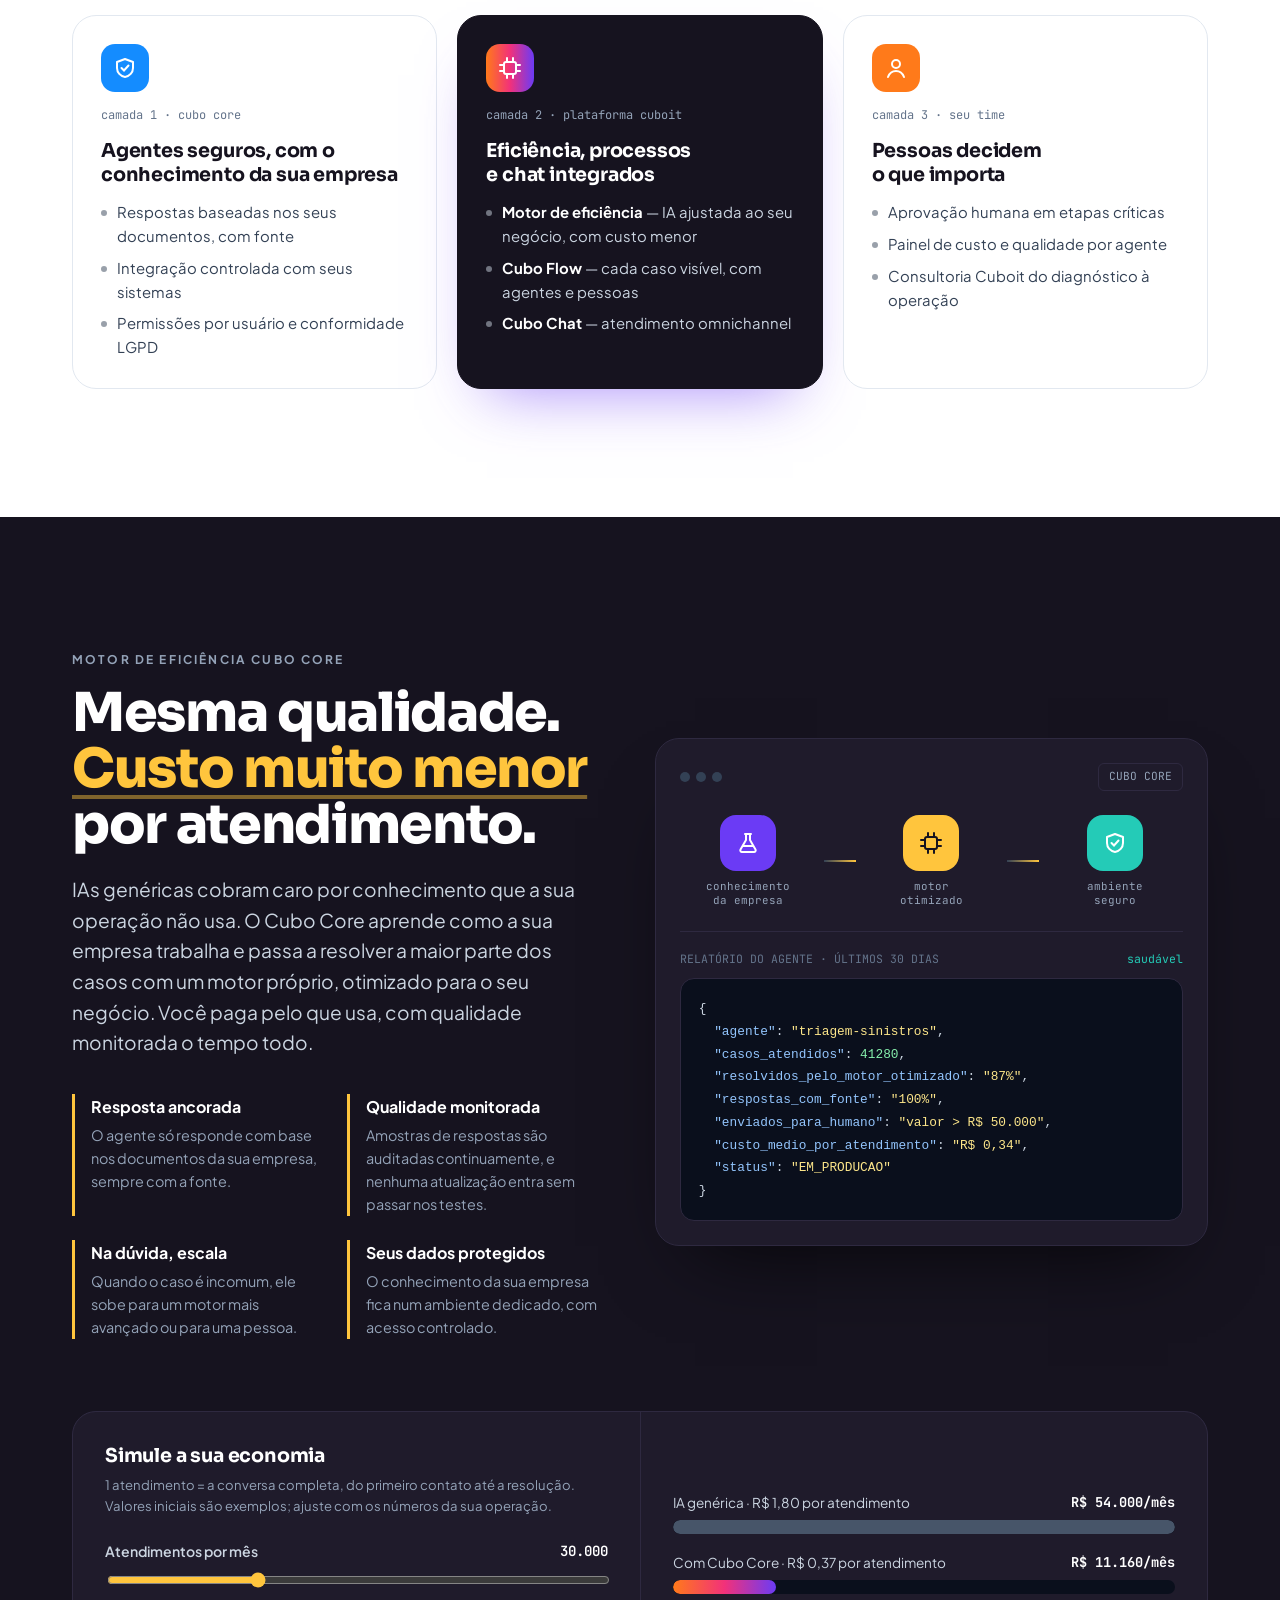
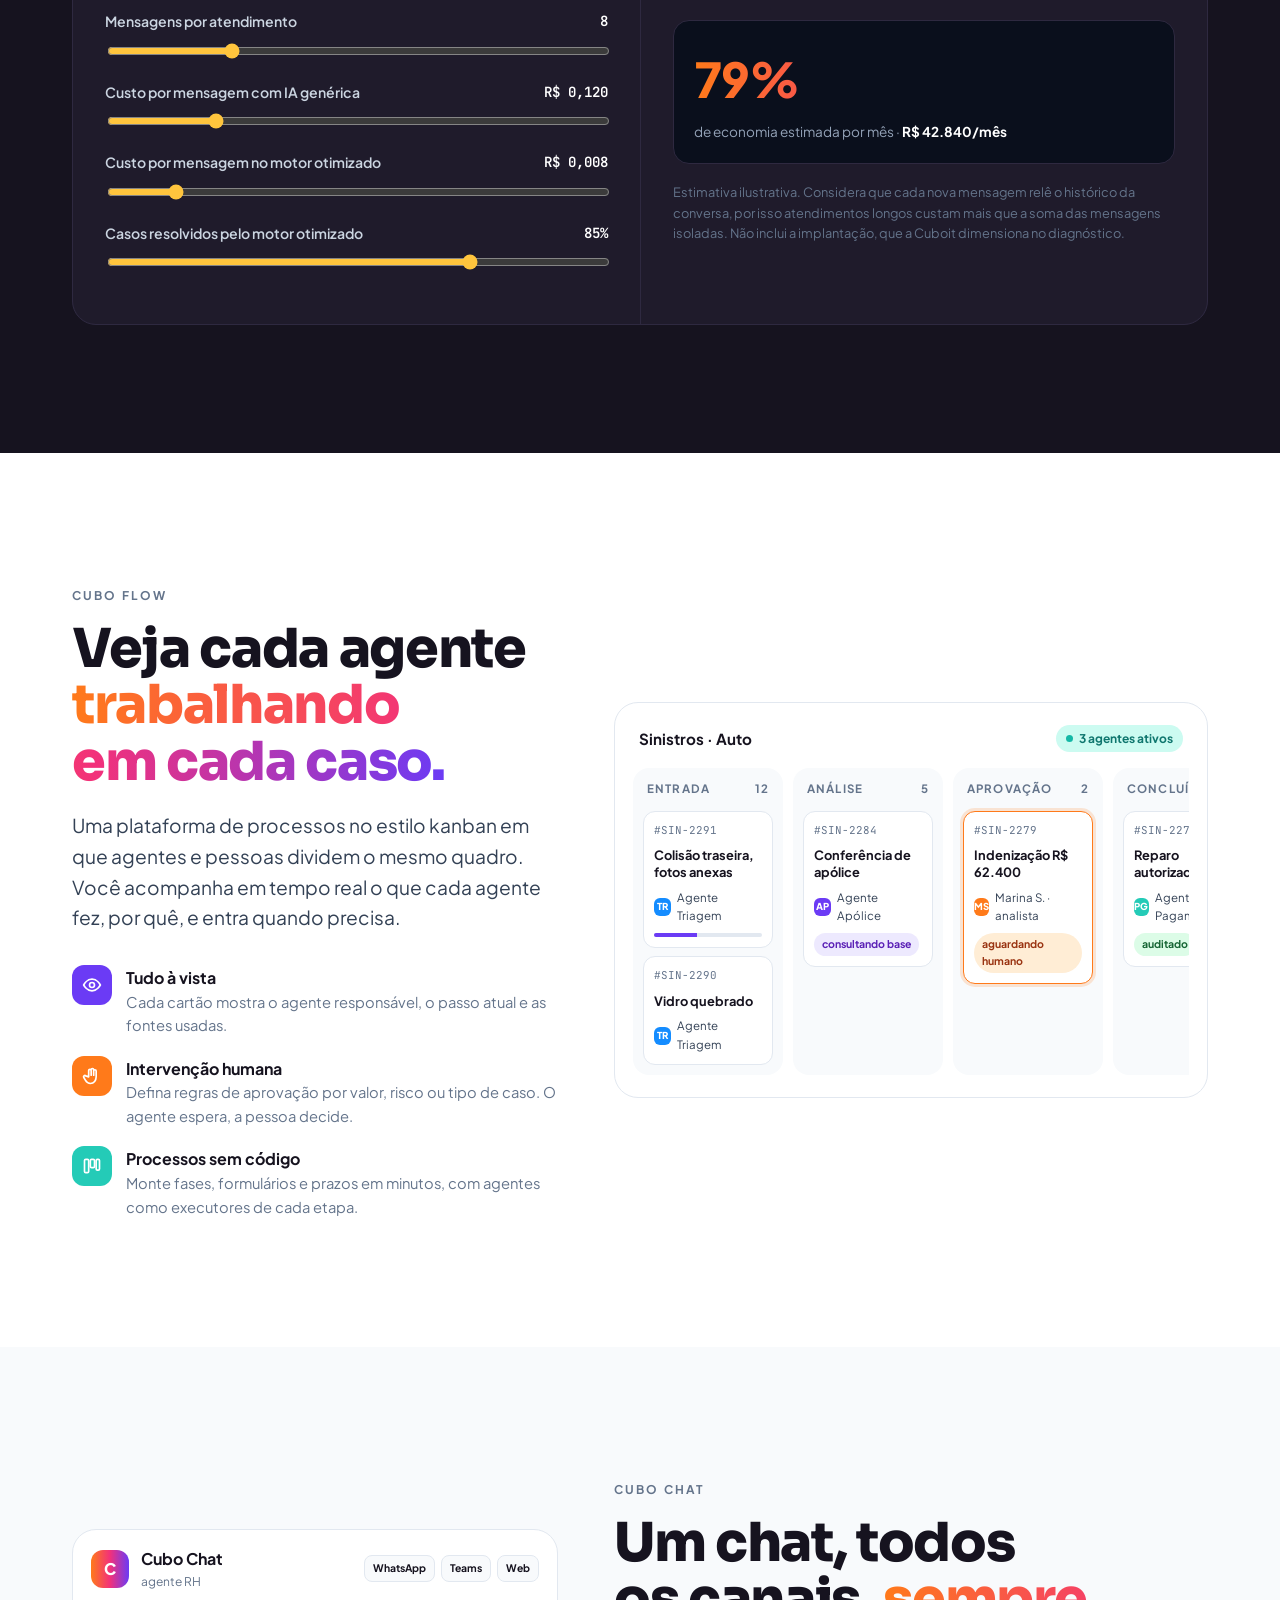
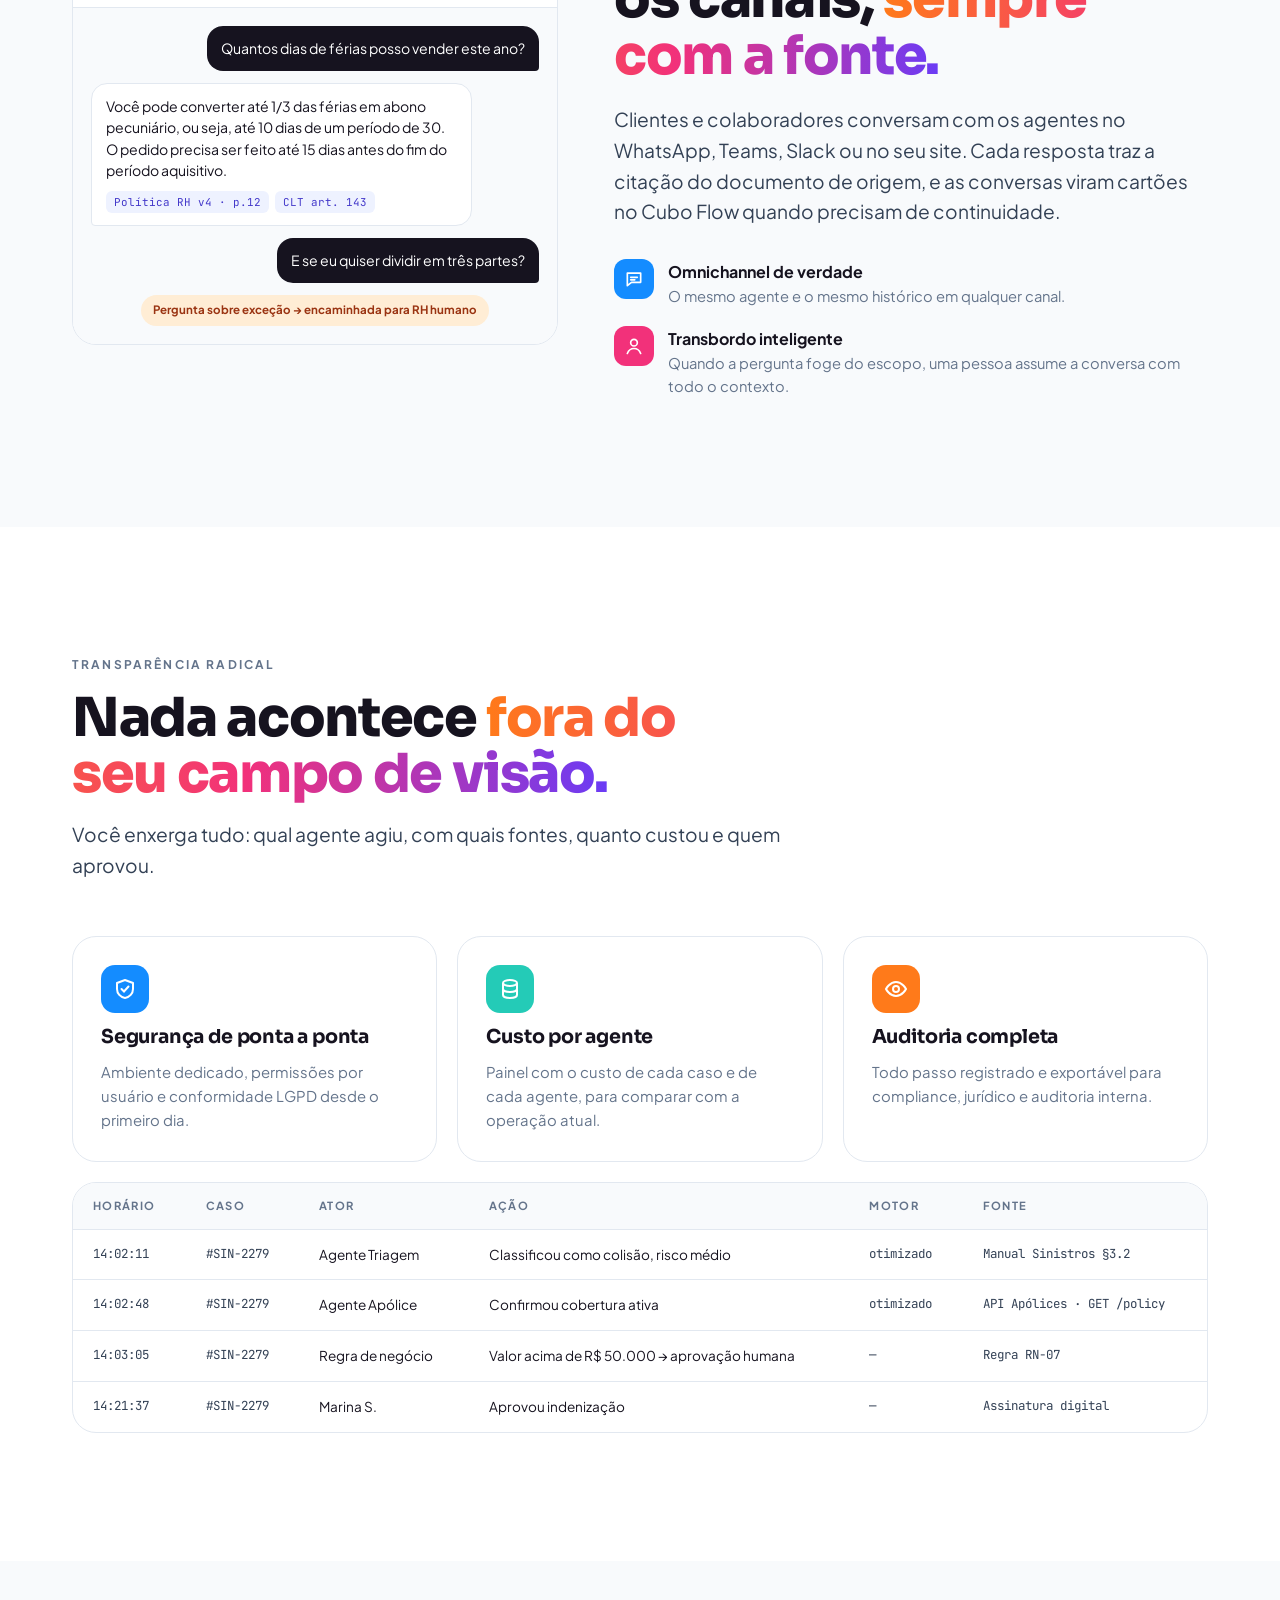
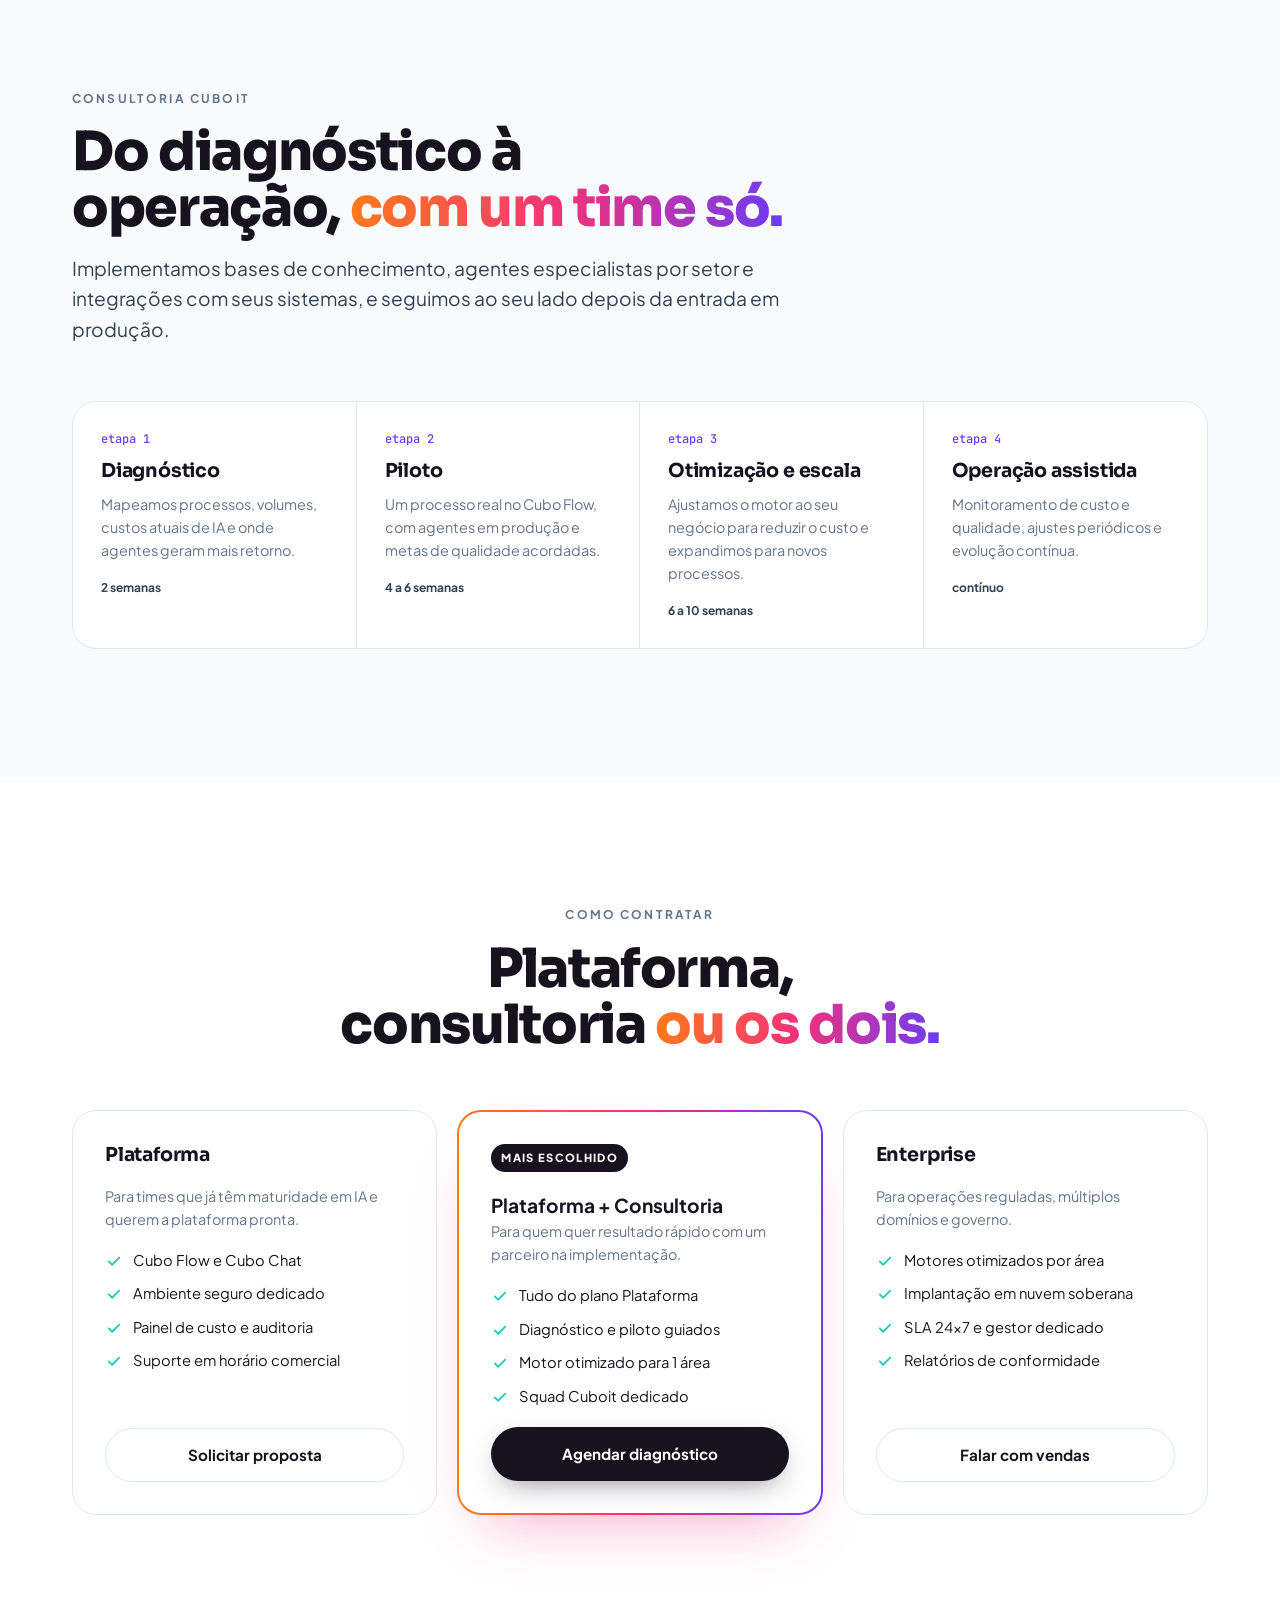
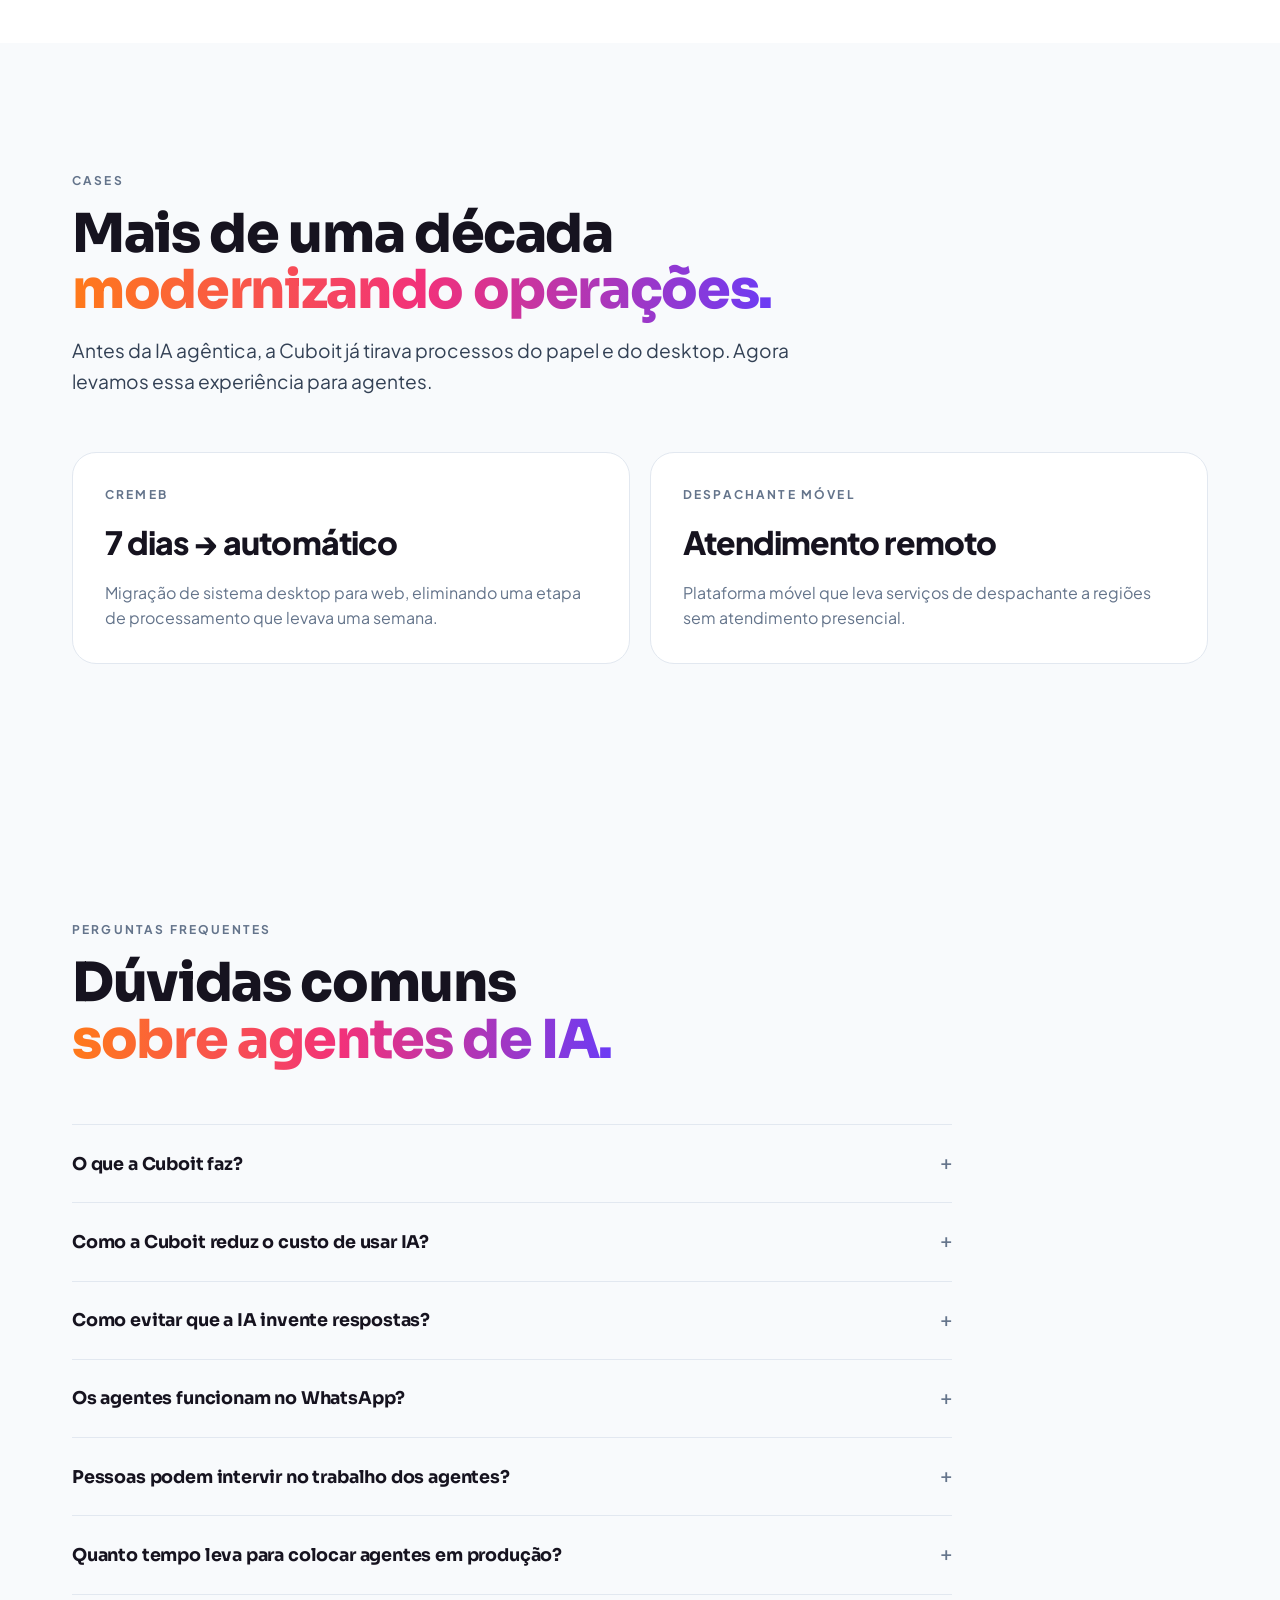
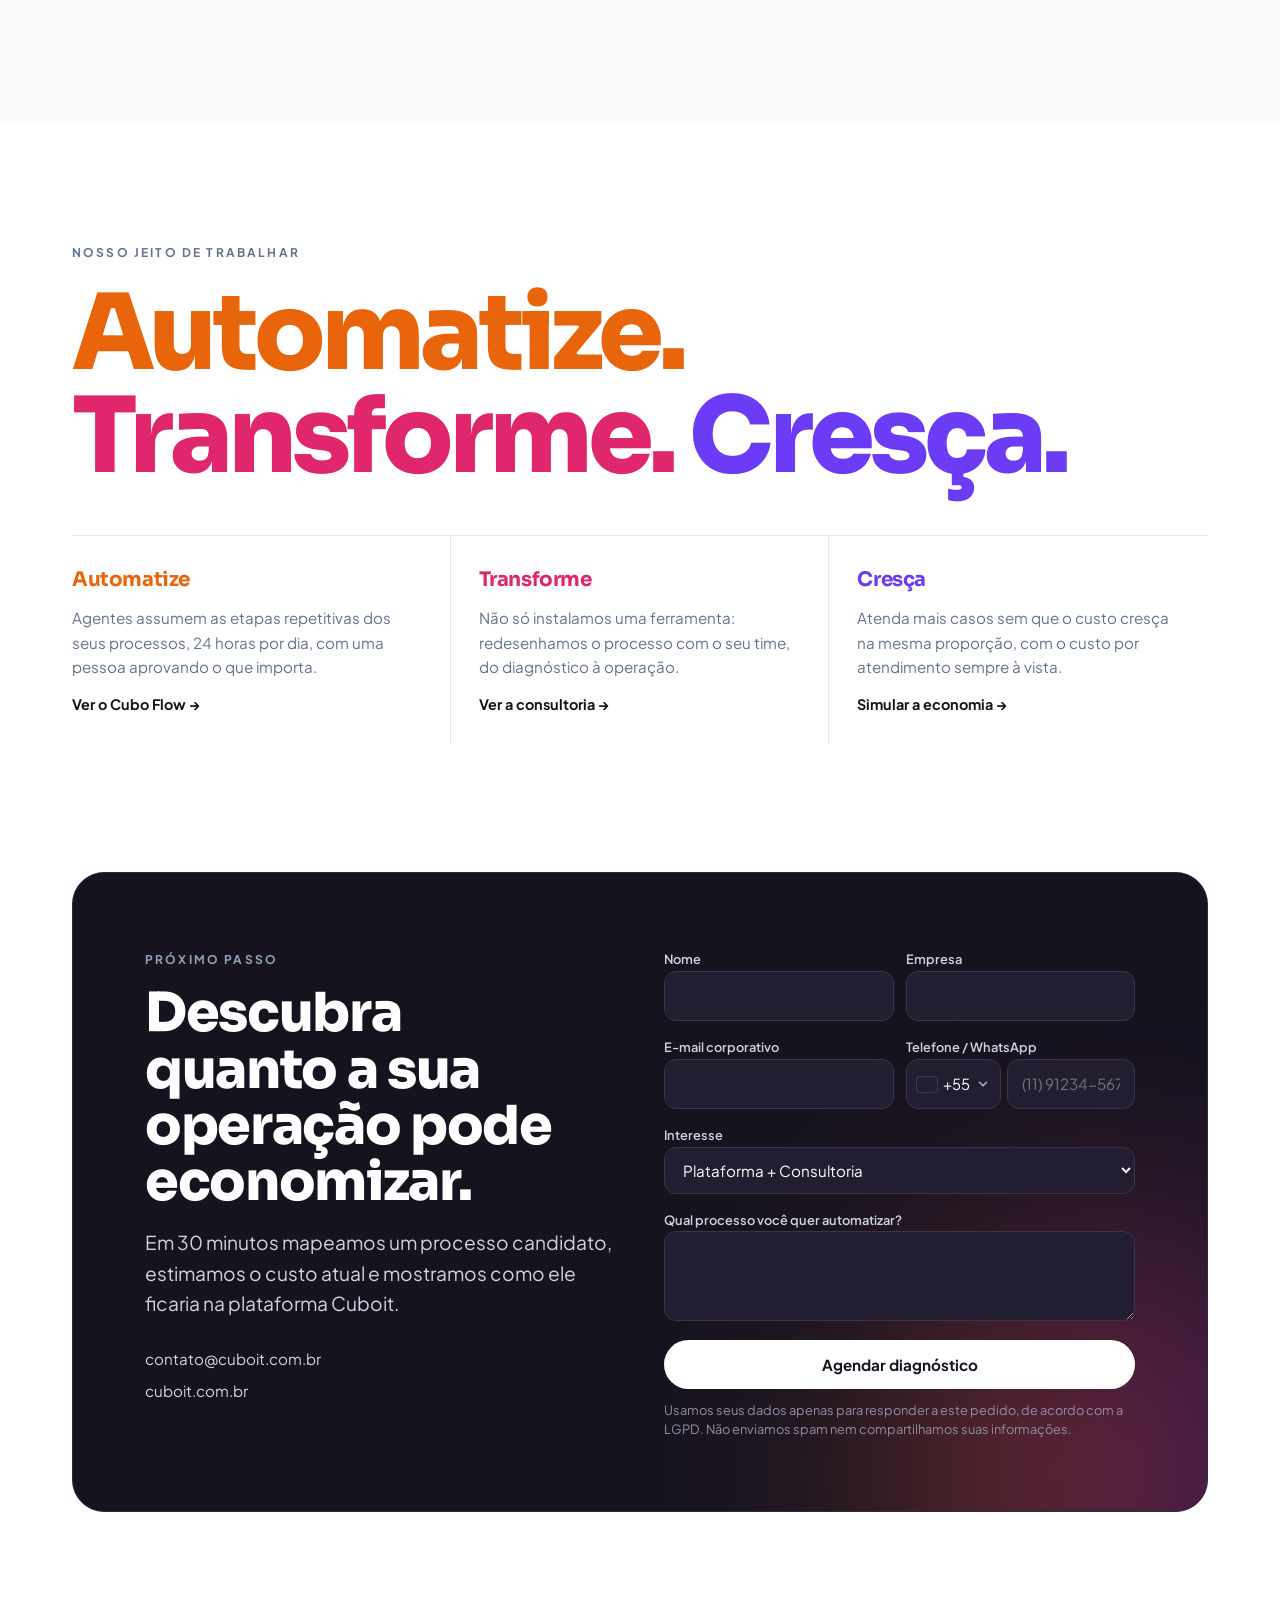
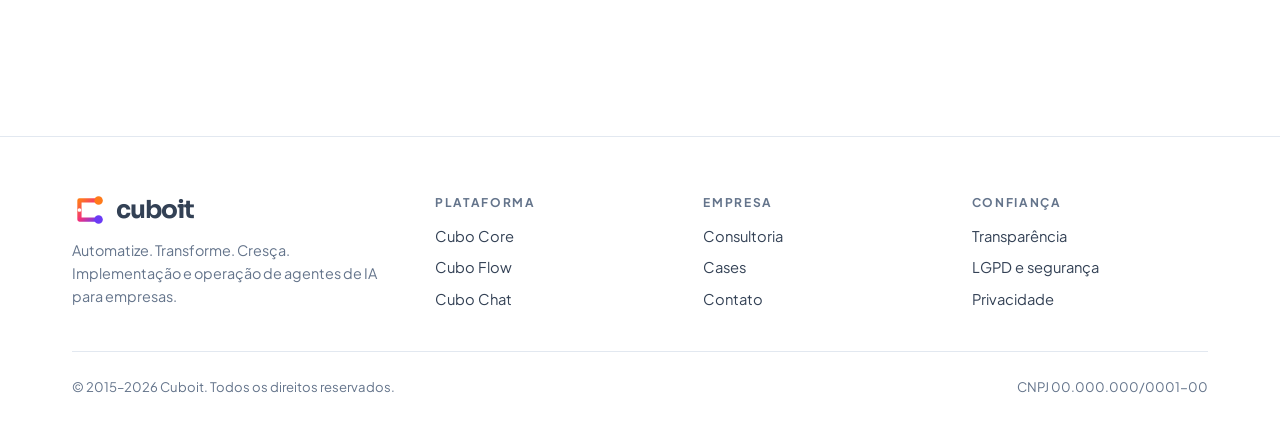
==== commit bcd3ab7c: "Corrige a responsividade no celular - Grades com minmax(0,…): o painel de código e o quadro kanban d" ====
--- a/index.html
+++ b/index.html
@@ -167,7 +167,7 @@
 <link rel="preconnect" href="https://fonts.googleapis.com">
 <link rel="preconnect" href="https://fonts.gstatic.com" crossorigin>
 <link rel="stylesheet" href="https://fonts.googleapis.com/css2?family=Sora:wght@600;700;800&family=Plus+Jakarta+Sans:wght@400;500;600;700;800&family=JetBrains+Mono:wght@400;500&display=swap">
-<link rel="stylesheet" href="css/style.css">
+<link rel="stylesheet" href="css/style.css?v=202609281819">
 </head>
 <body>
 
@@ -418,10 +418,10 @@
           <table>
             <thead><tr><th>Horário</th><th>Caso</th><th>Ator</th><th>Ação</th><th>Motor</th><th>Fonte</th></tr></thead>
             <tbody>
-              <tr><td class="mono">14:02:11</td><td class="mono">#SIN-2279</td><td>Agente Triagem</td><td>Classificou como colisão, risco médio</td><td class="mono">otimizado</td><td class="mono">Manual Sinistros §3.2</td></tr>
-              <tr><td class="mono">14:02:48</td><td class="mono">#SIN-2279</td><td>Agente Apólice</td><td>Confirmou cobertura ativa</td><td class="mono">otimizado</td><td class="mono">API Apólices · GET /policy</td></tr>
-              <tr><td class="mono">14:03:05</td><td class="mono">#SIN-2279</td><td>Regra de negócio</td><td>Valor acima de R$ 50.000 → aprovação humana</td><td class="mono">—</td><td class="mono">Regra RN-07</td></tr>
-              <tr><td class="mono">14:21:37</td><td class="mono">#SIN-2279</td><td>Marina S.</td><td>Aprovou indenização</td><td class="mono">—</td><td class="mono">Assinatura digital</td></tr>
+              <tr><td data-label="Horário" class="mono">14:02:11</td><td data-label="Caso" class="mono">#SIN-2279</td><td data-label="Ator">Agente Triagem</td><td data-label="Ação">Classificou como colisão, risco médio</td><td data-label="Motor" class="mono">otimizado</td><td data-label="Fonte" class="mono">Manual Sinistros §3.2</td></tr>
+              <tr><td data-label="Horário" class="mono">14:02:48</td><td data-label="Caso" class="mono">#SIN-2279</td><td data-label="Ator">Agente Apólice</td><td data-label="Ação">Confirmou cobertura ativa</td><td data-label="Motor" class="mono">otimizado</td><td data-label="Fonte" class="mono">API Apólices · GET /policy</td></tr>
+              <tr><td data-label="Horário" class="mono">14:03:05</td><td data-label="Caso" class="mono">#SIN-2279</td><td data-label="Ator">Regra de negócio</td><td data-label="Ação">Valor acima de R$ 50.000 → aprovação humana</td><td data-label="Motor" class="mono">—</td><td data-label="Fonte" class="mono">Regra RN-07</td></tr>
+              <tr><td data-label="Horário" class="mono">14:21:37</td><td data-label="Caso" class="mono">#SIN-2279</td><td data-label="Ator">Marina S.</td><td data-label="Ação">Aprovou indenização</td><td data-label="Motor" class="mono">—</td><td data-label="Fonte" class="mono">Assinatura digital</td></tr>
             </tbody>
           </table>
         </div>
@@ -545,8 +545,9 @@
           <span>cuboit.com.br</span>
         </div>
       </div>
-      <form id="leadForm" novalidate data-endpoint="enviar.php">
-        <div hidden><label>Não preencha este campo <input name="website" tabindex="-1" autocomplete="off"></label></div>
+      <form id="leadForm" novalidate data-endpoint="">
+        <input type="hidden" name="_subject" value="Novo pedido de diagnóstico — site Cuboit">
+        <div hidden><label>Não preencha este campo <input name="_gotcha" tabindex="-1" autocomplete="off"></label></div>
         <div class="row">
           <div><label for="nome">Nome</label><input id="nome" name="nome" required autocomplete="name"></div>
           <div><label for="empresa">Empresa</label><input id="empresa" name="empresa" required autocomplete="organization"></div>
@@ -595,6 +596,6 @@
   </div>
 </footer>
 
-<script src="js/main.js"></script>
+<script src="js/main.js?v=202609281819"></script>
 </body>
 </html>
--- a/css/style.css
+++ b/css/style.css
@@ -89,7 +89,7 @@
 .hero-stats div{background:var(--surface);padding:20px 16px;text-align:center}
 .hero-stats b{display:block;font-size:1.05rem;font-weight:800}
 .hero-stats span{font-size:.85rem;color:var(--muted)}
-@media (max-width:640px){.hero-stats{grid-template-columns:1fr}}
+@media (max-width:640px){.hero-stats{grid-template-columns:minmax(0,1fr)}}
 
 /* LOGOS */
 .compat{padding-block:48px;border-block:1px solid var(--line);background:var(--bg-soft)}
@@ -111,14 +111,14 @@
 .tile{width:48px;height:48px;border-radius:14px;display:grid;place-items:center;color:#fff}
 .tile svg{width:24px;height:24px}
 .t-blue{background:var(--blue)} .t-teal{background:var(--teal)} .t-orange{background:var(--orange)} .t-violet{background:var(--violet)} .t-pink{background:var(--pink)} .t-grad{background:var(--grad)}
-@media (max-width:900px){.how{grid-template-columns:1fr}}
+@media (max-width:900px){.how{grid-template-columns:minmax(0,1fr)}}
 
 /* ENGINE (dark) */
 .dark{background:var(--navy);color:#E2E8F0}
 .dark .eyebrow{color:#94A3B8}
 .dark h2{color:#fff}
 .dark .lead{color:#CBD5E1}
-.engine{display:grid;grid-template-columns:1fr 1.05fr;gap:56px;align-items:center}
+.engine{display:grid;grid-template-columns:minmax(0,1fr) minmax(0,1.05fr);gap:56px;align-items:center}
 .yellow{color:var(--yellow);text-decoration:underline;text-decoration-thickness:4px;text-underline-offset:8px;text-decoration-color:rgba(255,197,61,.45)}
 .guard{display:grid;grid-template-columns:repeat(2,minmax(0,1fr));gap:24px;margin-top:36px}
 .guard div{border-left:3px solid var(--yellow);padding-left:16px}
@@ -138,11 +138,11 @@
 .console .k{color:#93C5FD}.console .s{color:#FDE68A}.console .n{color:#86EFAC}
 .console-label{display:flex;justify-content:space-between;font-family:var(--mono);font-size:.72rem;color:#64748B;margin-bottom:10px;border-top:1px solid var(--navy-line);padding-top:18px}
 .console-label em{font-style:normal;color:var(--teal)}
-@media (max-width:980px){.engine{grid-template-columns:1fr}}
-@media (max-width:520px){.guard{grid-template-columns:1fr}.pipeline{grid-template-columns:1fr;justify-items:center}.link{width:2px;height:20px;background:linear-gradient(180deg,#334155,var(--yellow),#334155)}}
+@media (max-width:980px){.engine{grid-template-columns:minmax(0,1fr)}}
+@media (max-width:520px){.guard{grid-template-columns:minmax(0,1fr)}.pipeline{grid-template-columns:minmax(0,1fr);justify-items:center}.link{width:2px;height:20px;background:linear-gradient(180deg,#334155,var(--yellow),#334155)}}
 
 /* CALC */
-.calc{margin-top:72px;display:grid;grid-template-columns:1fr 1fr;gap:1px;background:var(--navy-line);border:1px solid var(--navy-line);border-radius:24px;overflow:hidden}
+.calc{margin-top:72px;display:grid;grid-template-columns:minmax(0,1fr) minmax(0,1fr);gap:1px;background:var(--navy-line);border:1px solid var(--navy-line);border-radius:24px;overflow:hidden}
 .calc>div{background:var(--navy-2);padding:32px}
 .calc h3{color:#fff;margin-bottom:6px}
 .calc .note{font-size:.82rem;color:#94A3B8;margin-bottom:24px}
@@ -160,12 +160,12 @@
 .saving{margin-top:8px;padding:20px;border-radius:16px;background:#0A0F1C;border:1px solid var(--navy-line)}
 .saving b{display:block;font-size:clamp(2.2rem,4vw,3rem);font-weight:800;letter-spacing:-.03em;font-variant-numeric:tabular-nums}
 .saving span{font-size:.85rem;color:#94A3B8}
-@media (max-width:880px){.calc{grid-template-columns:1fr}}
+@media (max-width:880px){.calc{grid-template-columns:minmax(0,1fr)}}
 
 /* FLOW (kanban) */
-.split{display:grid;grid-template-columns:.9fr 1.1fr;gap:56px;align-items:center}
+.split{display:grid;grid-template-columns:minmax(0,.9fr) minmax(0,1.1fr);gap:56px;align-items:center}
 .feat-list{display:grid;gap:18px;margin-top:32px}
-.feat{display:grid;grid-template-columns:auto 1fr;gap:14px;align-items:start}
+.feat{display:grid;grid-template-columns:auto minmax(0,1fr);gap:14px;align-items:start}
 .feat .tile{width:40px;height:40px;border-radius:12px}
 .feat .tile svg{width:20px;height:20px}
 .feat b{display:block}
@@ -192,7 +192,7 @@
 .prog{height:4px;background:var(--line);border-radius:4px;overflow:hidden}
 .prog i{display:block;height:100%;background:var(--violet);width:40%;animation:load 3s ease-in-out infinite alternate}
 @keyframes load{to{width:88%}}
-@media (max-width:980px){.split{grid-template-columns:1fr}}
+@media (max-width:980px){.split{grid-template-columns:minmax(0,1fr)}}
 
 /* CHAT */
 .chat{background:var(--surface);border:1px solid var(--line);border-radius:24px;overflow:hidden;box-shadow:0 40px 80px -40px var(--shadow);max-width:520px;width:100%;justify-self:center}
@@ -220,7 +220,7 @@
 .audit tr:last-child td{border-bottom:0}
 .audit .mono{font-family:var(--mono);font-size:.78rem;color:var(--ink-2);white-space:nowrap}
 .audit-scroll{overflow-x:auto}
-@media (max-width:900px){.trust{grid-template-columns:1fr}}
+@media (max-width:900px){.trust{grid-template-columns:minmax(0,1fr)}}
 
 /* CONSULTING */
 .steps{display:grid;grid-template-columns:repeat(4,minmax(0,1fr));gap:0;border:1px solid var(--line);border-radius:24px;overflow:hidden;background:var(--surface)}
@@ -229,8 +229,8 @@
 .step .n{font-family:var(--mono);font-size:.75rem;color:var(--violet);font-weight:500}
 .step p{font-size:.9rem;color:var(--muted)}
 .step .dur{font-size:.75rem;font-weight:700;color:var(--ink-2);margin-top:6px}
-@media (max-width:900px){.steps{grid-template-columns:1fr 1fr}.step:nth-child(2){border-right:0}.step:nth-child(-n+2){border-bottom:1px solid var(--line)}}
-@media (max-width:560px){.steps{grid-template-columns:1fr}.step{border-right:0;border-bottom:1px solid var(--line)}.step:last-child{border-bottom:0}}
+@media (max-width:900px){.steps{grid-template-columns:minmax(0,1fr) minmax(0,1fr)}.step:nth-child(2){border-right:0}.step:nth-child(-n+2){border-bottom:1px solid var(--line)}}
+@media (max-width:560px){.steps{grid-template-columns:minmax(0,1fr)}.step{border-right:0;border-bottom:1px solid var(--line)}.step:last-child{border-bottom:0}}
 
 /* PLANS */
 .plans{display:grid;grid-template-columns:repeat(3,minmax(0,1fr));gap:20px;align-items:stretch}
@@ -242,17 +242,17 @@
 .plan.hl{background:linear-gradient(var(--surface),var(--surface)) padding-box,var(--grad) border-box;border:2px solid transparent;box-shadow:0 30px 60px -30px rgba(242,49,122,.45)}
 .plan .btn{justify-content:center}
 .plan .flag{justify-self:start;font-size:.7rem;font-weight:800;letter-spacing:.12em;text-transform:uppercase;padding:5px 10px;border-radius:99px;background:var(--panel);color:#fff}
-@media (max-width:900px){.plans{grid-template-columns:1fr}}
+@media (max-width:900px){.plans{grid-template-columns:minmax(0,1fr)}}
 
 /* CASES */
 .cases{display:grid;grid-template-columns:repeat(2,minmax(0,1fr));gap:20px}
 .case{background:var(--surface);border:1px solid var(--line);border-radius:24px;padding:32px;display:grid;gap:12px}
 .case .metric{font-size:2rem;font-weight:800;letter-spacing:-.03em}
 .case p{color:var(--muted)}
-@media (max-width:800px){.cases{grid-template-columns:1fr}}
+@media (max-width:800px){.cases{grid-template-columns:minmax(0,1fr)}}
 
 /* CTA */
-.final{background:var(--panel);color:#fff;border:1px solid var(--navy-line);border-radius:32px;padding:clamp(32px,6vw,72px);display:grid;grid-template-columns:1fr 1fr;gap:48px;position:relative;overflow:hidden}
+.final{background:var(--panel);color:#fff;border:1px solid var(--navy-line);border-radius:32px;padding:clamp(32px,6vw,72px);display:grid;grid-template-columns:minmax(0,1fr) minmax(0,1fr);gap:48px;position:relative;overflow:hidden}
 .final::after{content:"";position:absolute;width:480px;height:480px;border-radius:50%;background:var(--grad);filter:blur(120px);opacity:.35;right:-160px;bottom:-200px;pointer-events:none}
 .final h2{color:#fff}
 .final .lead{color:#CBD5E1;margin-top:16px}
@@ -260,25 +260,25 @@
 .final label{font-size:.8rem;font-weight:600;color:#CBD5E1}
 .final input,.final select,.final textarea{width:100%;font:inherit;font-size:.95rem;padding:12px 14px;border-radius:12px;border:1px solid #3A3449;background:#221D30;color:#fff}
 .final textarea{min-height:90px;resize:vertical}
-.final .row{display:grid;grid-template-columns:1fr 1fr;gap:12px}
+.final .row{display:grid;grid-template-columns:minmax(0,1fr) minmax(0,1fr);gap:12px}
 .final .ok{display:none;padding:12px 14px;border-radius:12px;background:#134E4A;color:#CCFBF1;font-size:.9rem}
 .final .ok.show{display:block}
 .final .err{display:none;padding:12px 14px;border-radius:12px;background:#4C1D24;color:#FECDD3;font-size:.9rem}
 .final .err.show{display:block}
 .final button[disabled]{opacity:.6;cursor:wait}
 .contact-list{margin-top:28px;display:grid;gap:8px;color:#CBD5E1;font-size:.95rem;position:relative;z-index:1}
-@media (max-width:900px){.final{grid-template-columns:1fr}}
-@media (max-width:520px){.final .row{grid-template-columns:1fr}}
+@media (max-width:900px){.final{grid-template-columns:minmax(0,1fr)}}
+@media (max-width:520px){.final .row{grid-template-columns:minmax(0,1fr)}}
 
 footer{padding-block:56px 40px;border-top:1px solid var(--line);margin-top:96px}
-.foot{display:grid;grid-template-columns:1.4fr repeat(3,1fr);gap:32px}
+.foot{display:grid;grid-template-columns:minmax(0,1.4fr) repeat(3,minmax(0,1fr));gap:32px}
 .foot h5{margin:0 0 12px;font-size:.75rem;letter-spacing:.14em;text-transform:uppercase;color:var(--muted)}
 .foot ul{list-style:none;margin:0;padding:0;display:grid;gap:8px;font-size:.92rem}
 .foot a{text-decoration:none;color:var(--ink-2)}
 .foot a:hover{color:var(--ink)}
 .foot p{color:var(--muted);font-size:.9rem;margin-top:12px;max-width:36ch}
 .legal{display:flex;justify-content:space-between;flex-wrap:wrap;gap:12px;margin-top:40px;padding-top:24px;border-top:1px solid var(--line);font-size:.82rem;color:var(--muted)}
-@media (max-width:800px){.foot{grid-template-columns:1fr 1fr}}
+@media (max-width:800px){.foot{grid-template-columns:minmax(0,1fr) minmax(0,1fr)}}
 
 /* THEME + LANGUAGE */
 .tools{display:flex;align-items:center;gap:6px}
@@ -327,7 +327,7 @@
 .m-col>span{font-weight:700;font-size:.9rem;margin-top:4px}
 .m-col:hover>span{text-decoration:underline;text-underline-offset:4px}
 @media (max-width:820px){
-  .motto-cols{grid-template-columns:1fr}
+  .motto-cols{grid-template-columns:minmax(0,1fr)}
   .m-col,.m-col+.m-col{padding:22px 0;border-right:0;border-bottom:1px solid var(--line)}
   .m-col:last-child{border-bottom:0}
 }
@@ -343,3 +343,28 @@
 
 /* Âncoras não ficam escondidas atrás do menu fixo */
 section[id]{scroll-margin-top:72px}
+
+/* CELULAR — ajustes finos */
+.how-card li{display:block;position:relative;padding-left:16px}
+.how-card li::before{position:absolute;left:0;top:0;margin-top:9px}
+.chat-head{flex-wrap:wrap}
+@media (max-width:640px){
+  .pill-tag{font-size:.66rem;letter-spacing:.08em;text-align:center;line-height:1.4;padding:8px 14px}
+  .console{padding:16px;border-radius:20px}
+  .console pre{font-size:.68rem;padding:14px}
+  .console-label{font-size:.65rem;gap:8px}
+  .chat-head .channels{margin-left:0;width:100%}
+  .calc>div{padding:22px}
+  .final{border-radius:24px}
+  footer{margin-top:48px}
+  /* tabela de auditoria vira uma pilha de cartões */
+  .audit{background:transparent;border:0;border-radius:0;overflow:visible}
+  .audit-scroll{overflow:visible}
+  .audit table{min-width:0}
+  .audit thead{display:none}
+  .audit table,.audit tbody,.audit tr,.audit td{display:block;width:100%}
+  .audit tr{background:var(--surface);border:1px solid var(--line);border-radius:16px;padding:10px 16px;margin-bottom:10px}
+  .audit td{display:grid;grid-template-columns:76px minmax(0,1fr);gap:12px;padding:6px 0;border:0}
+  .audit td::before{content:attr(data-label);font-family:var(--display);font-size:.68rem;font-weight:700;letter-spacing:.1em;text-transform:uppercase;color:var(--muted);padding-top:2px}
+  .audit .mono{white-space:normal}
+}
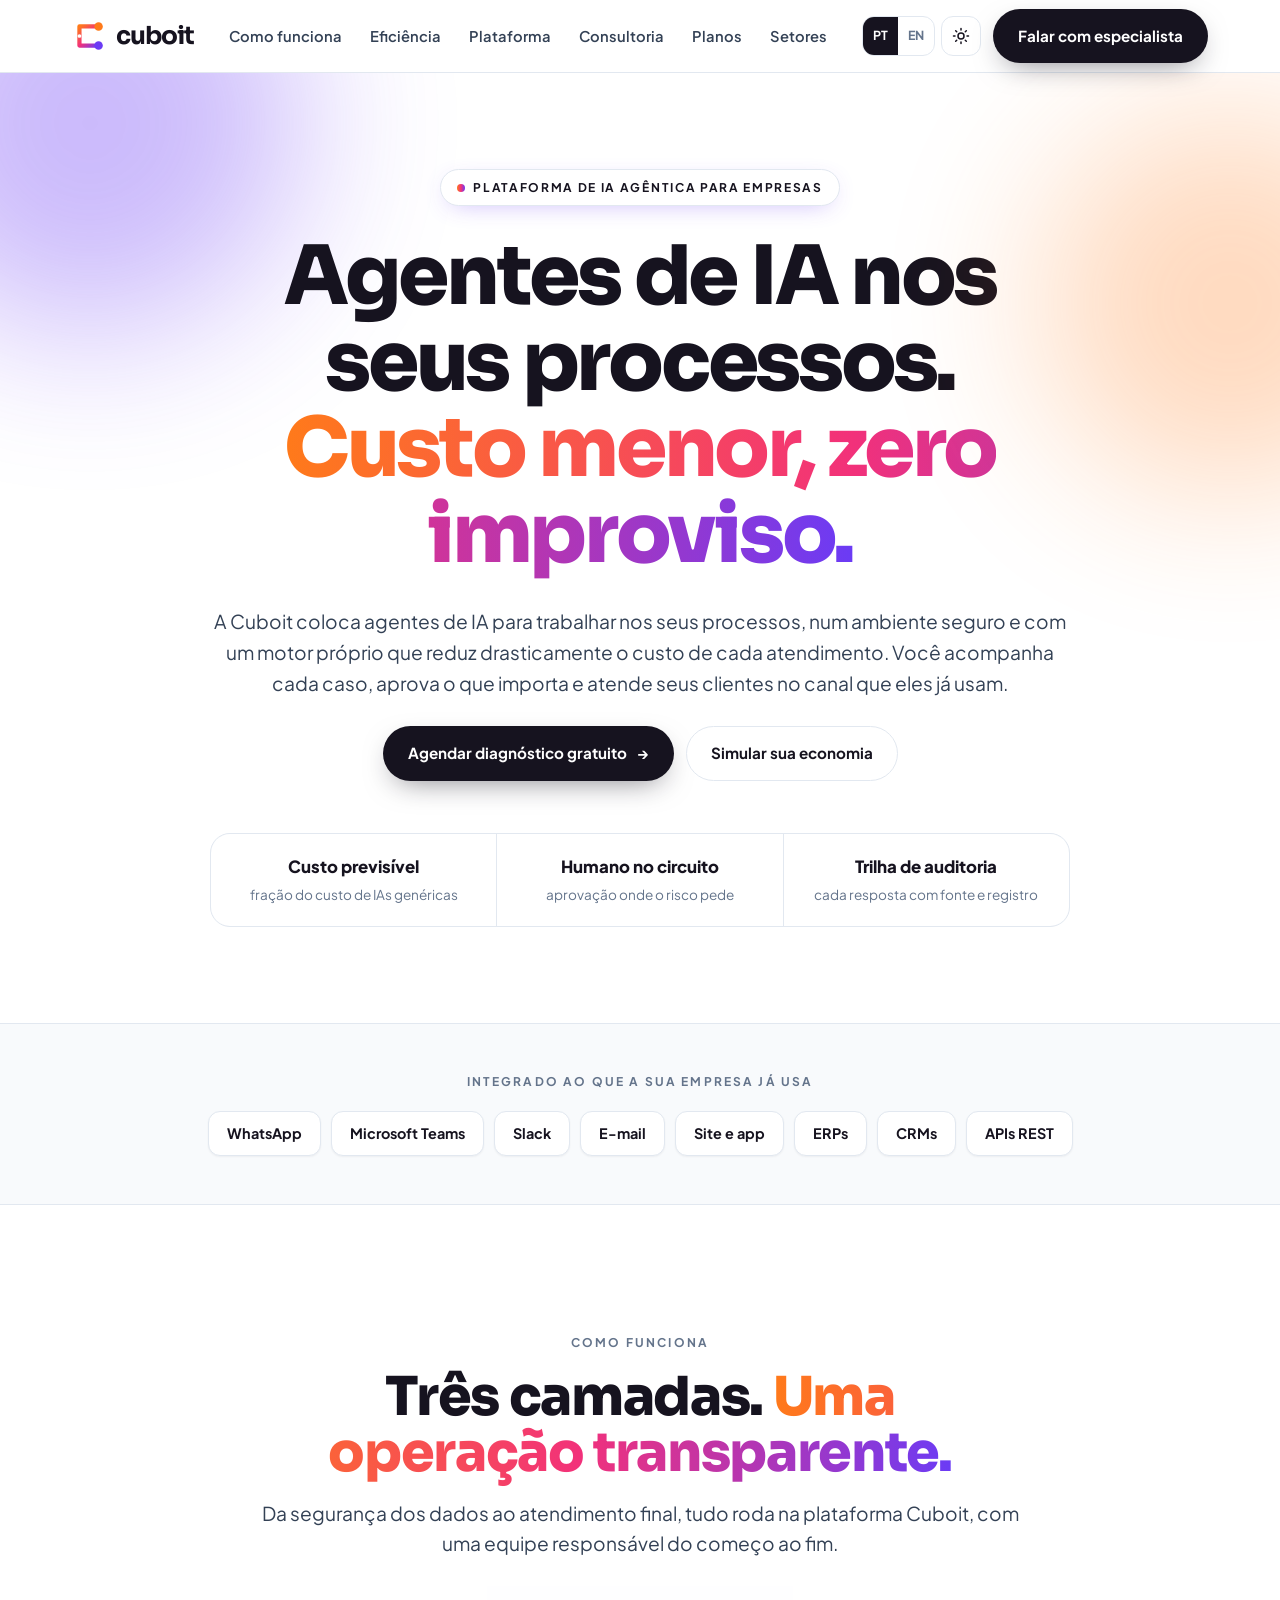
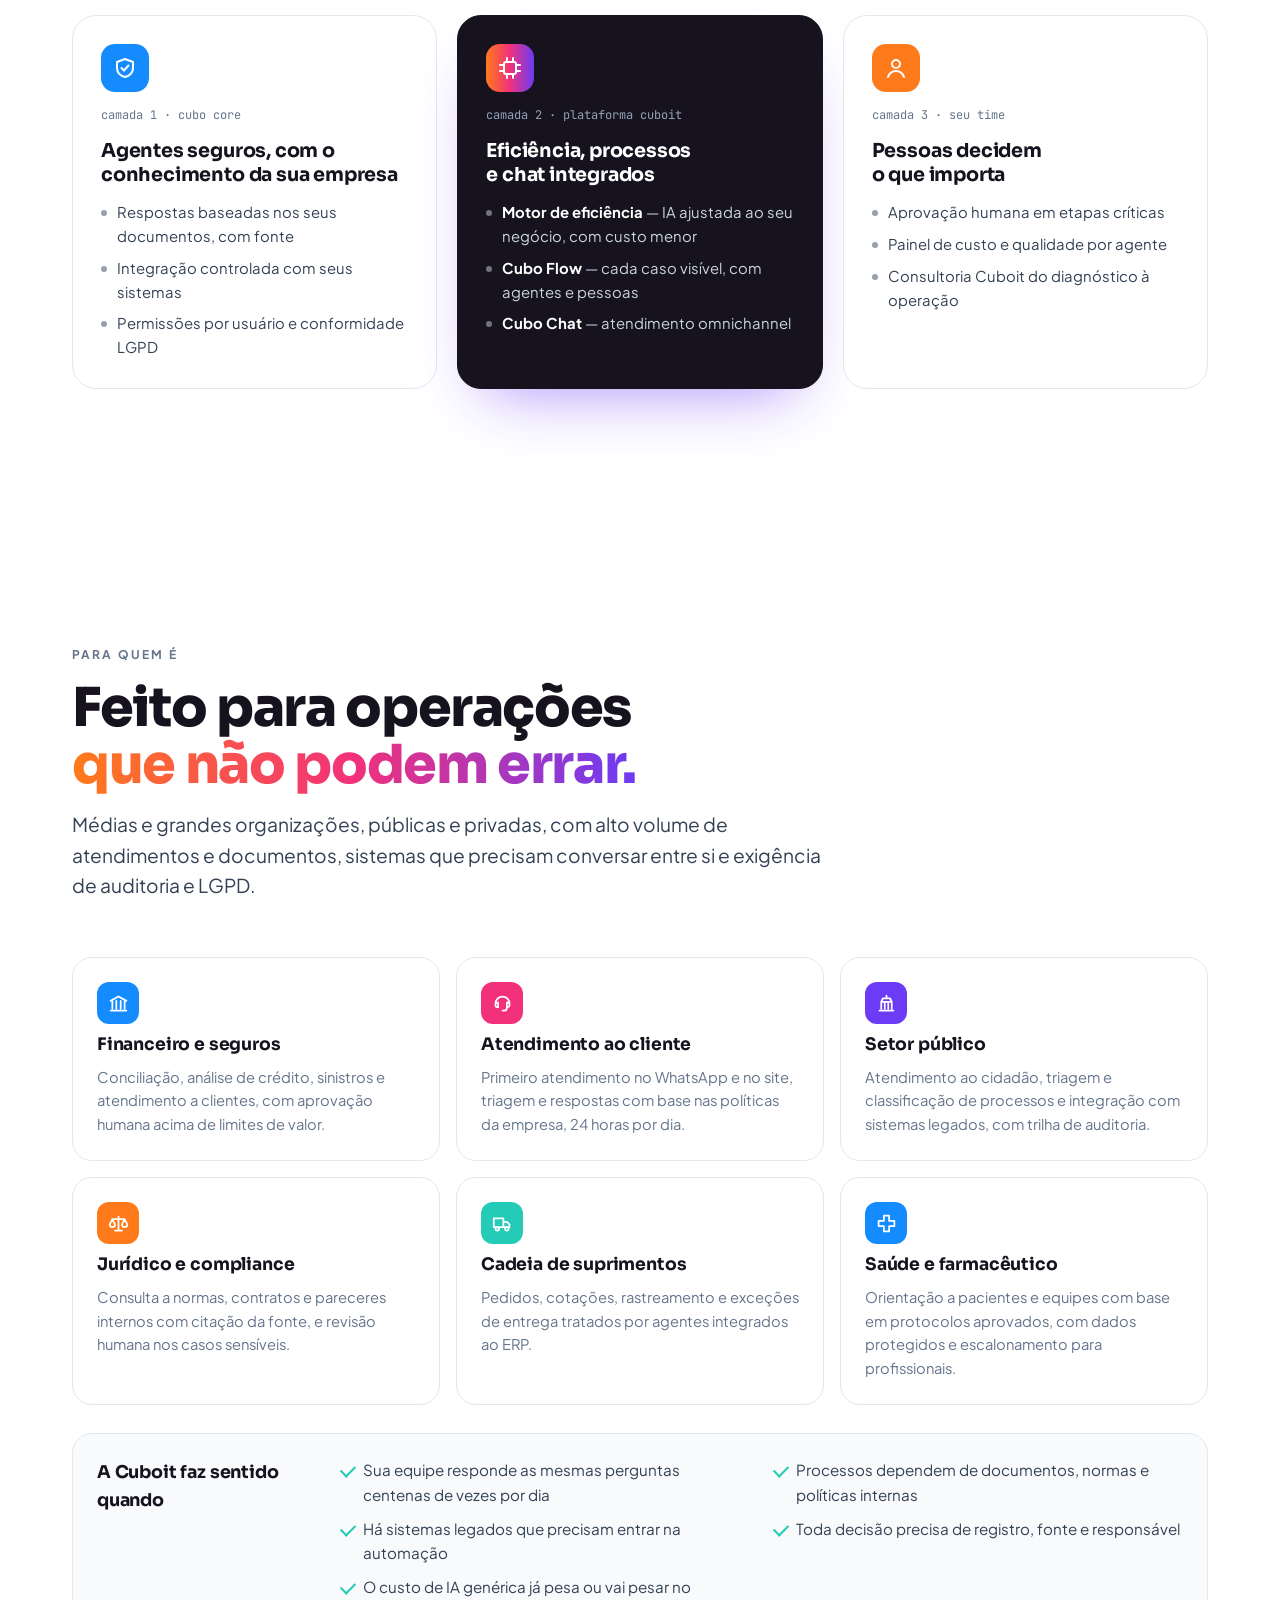
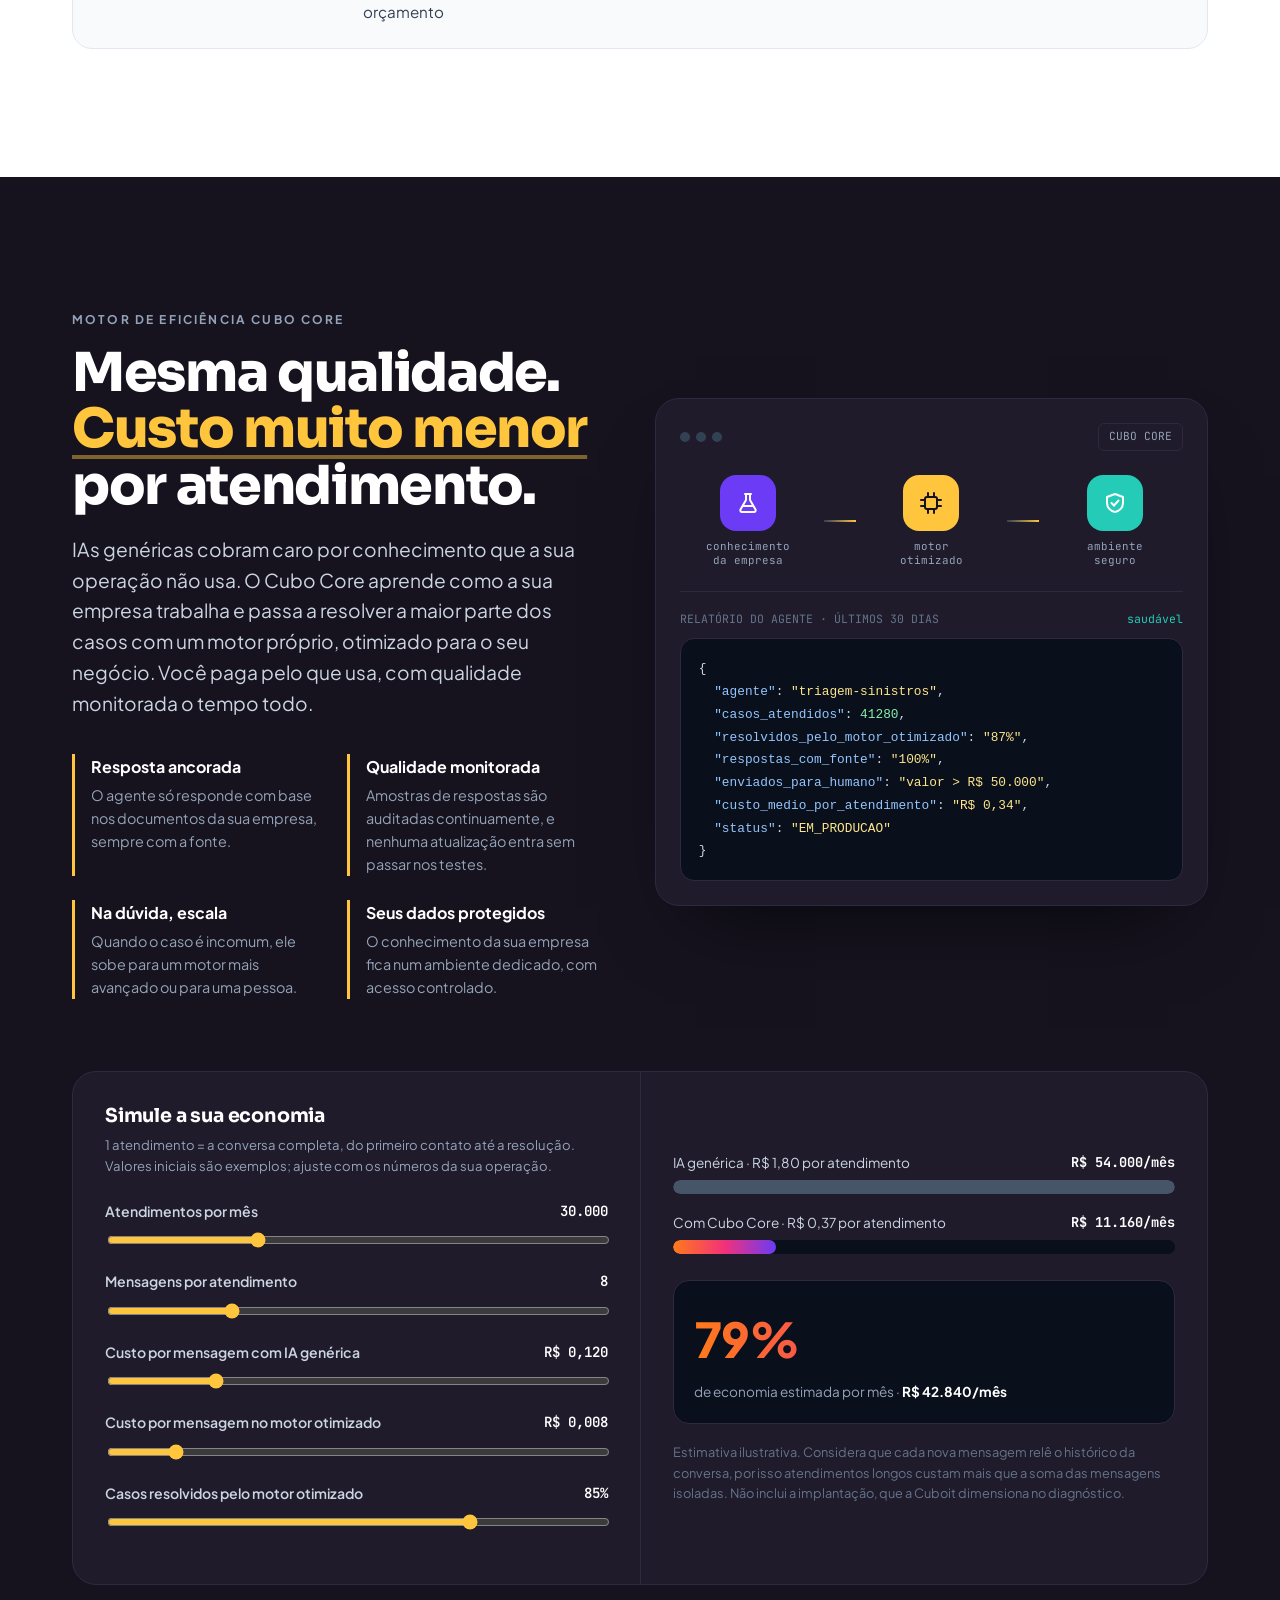
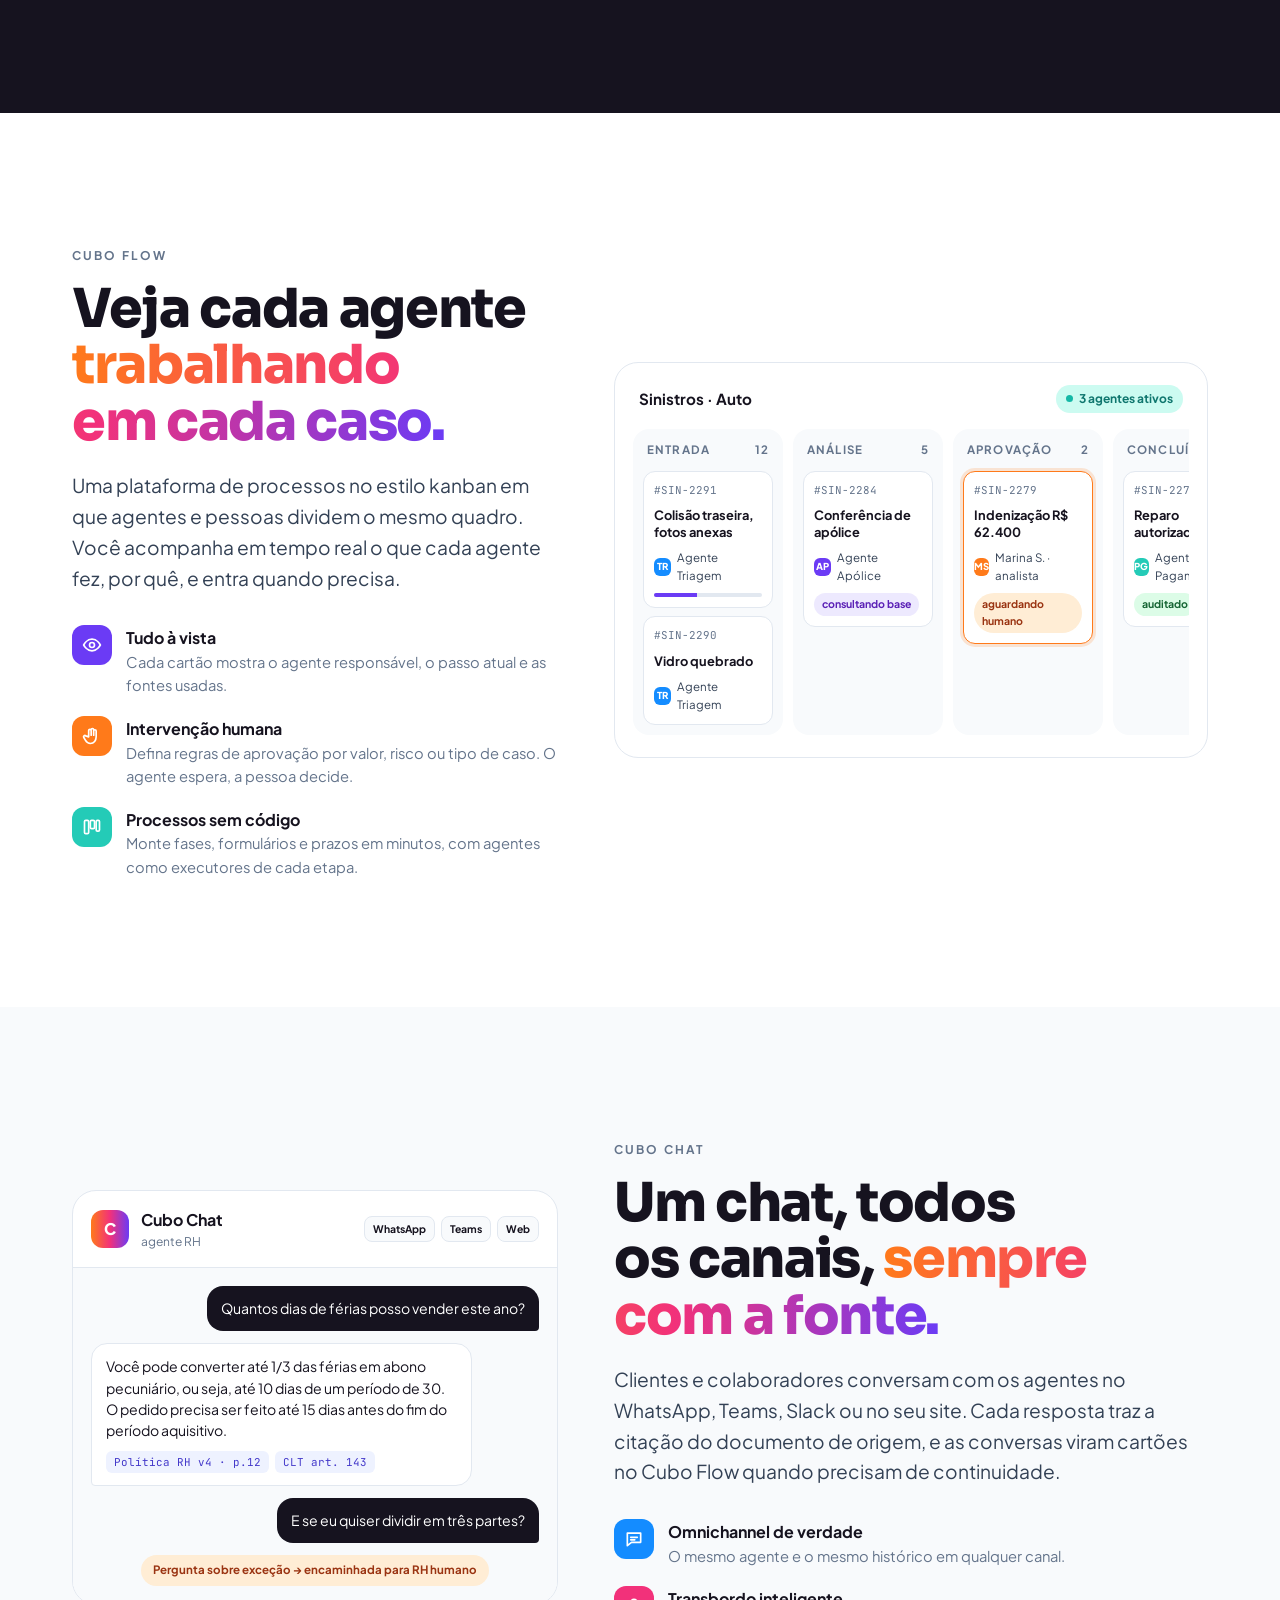
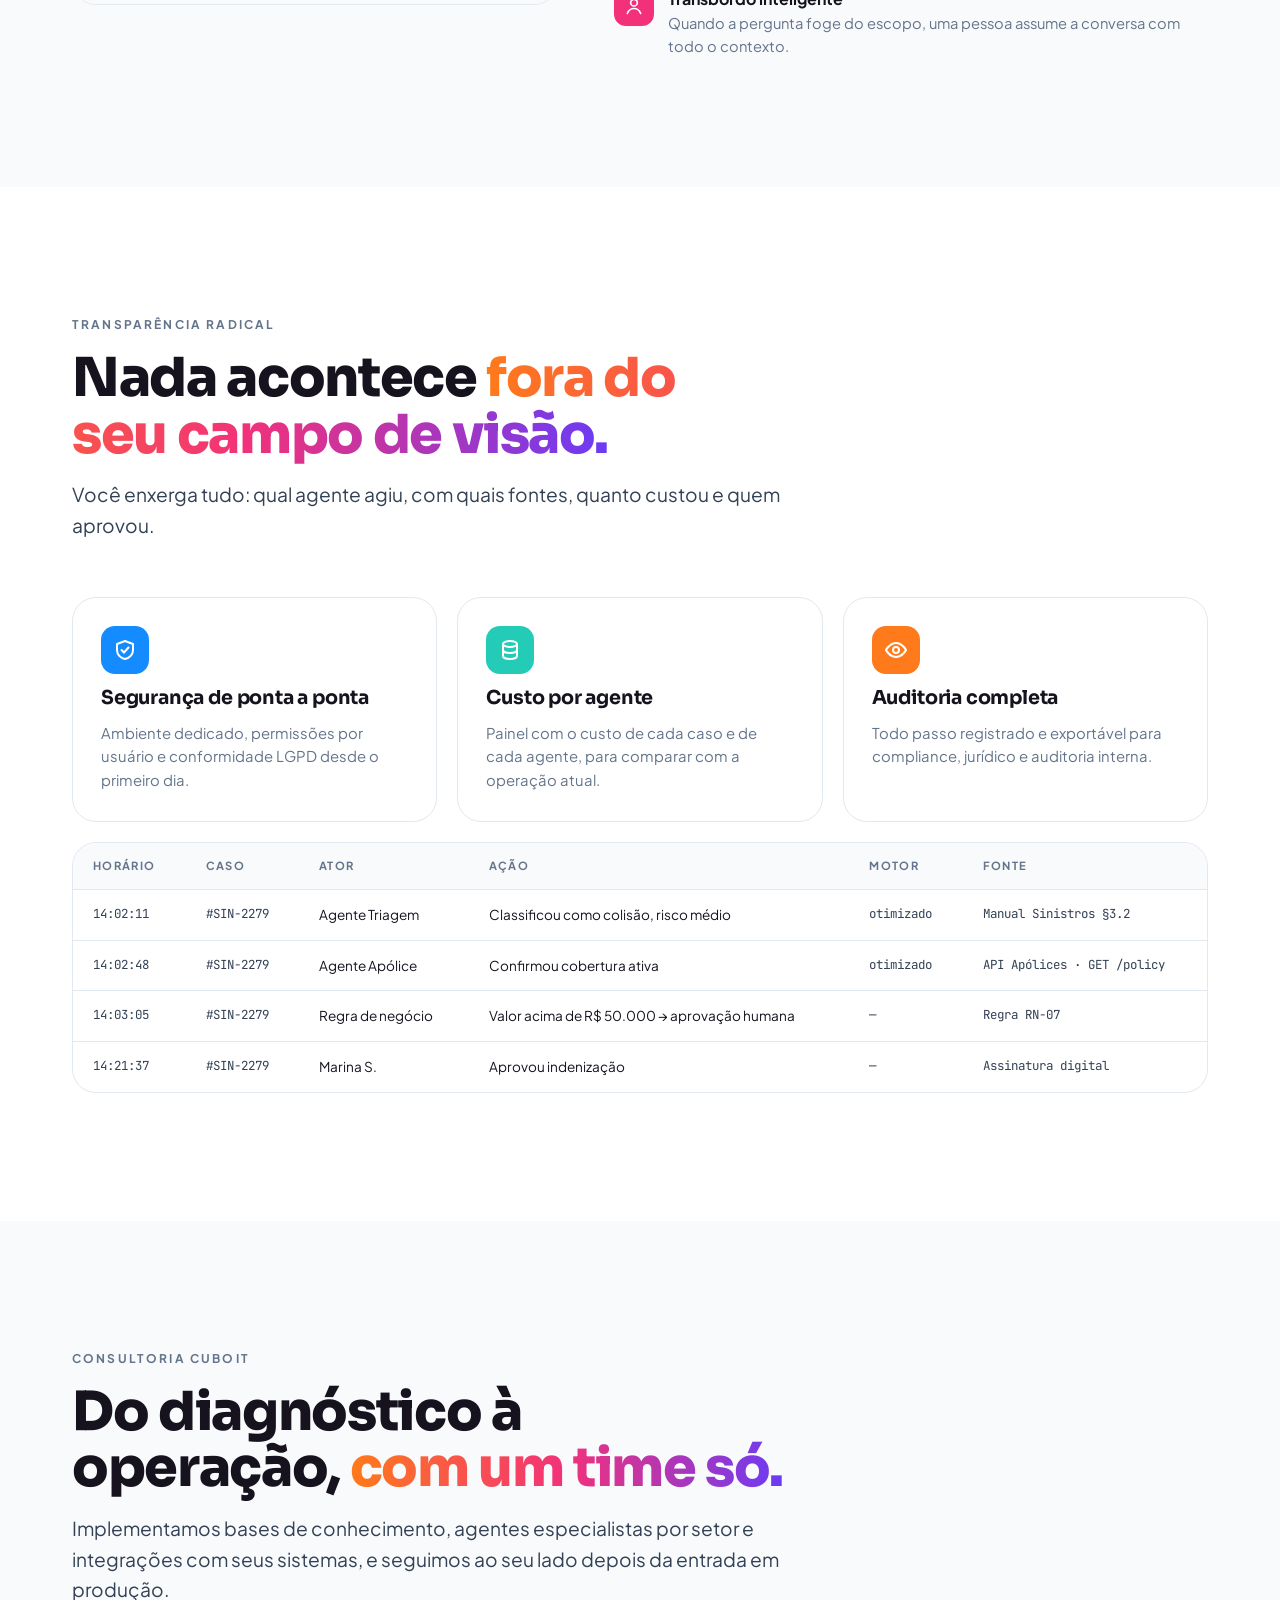
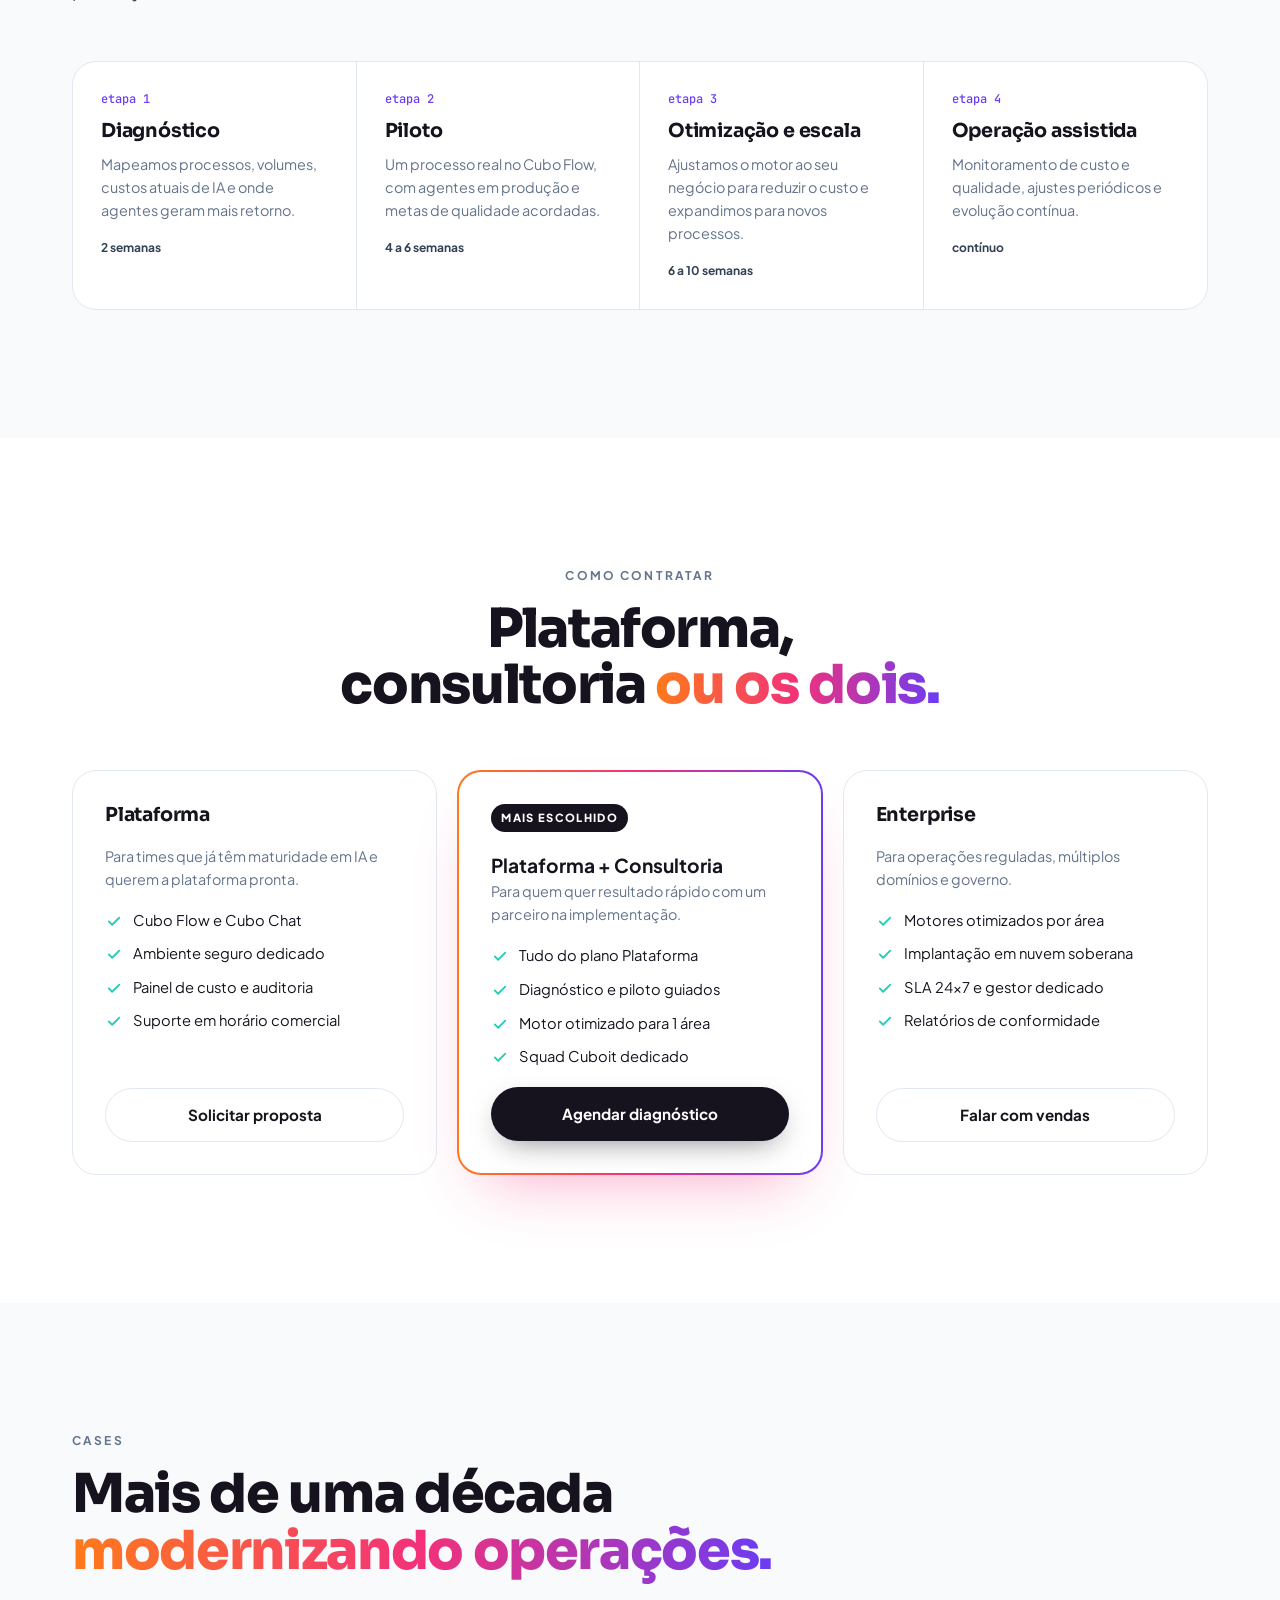
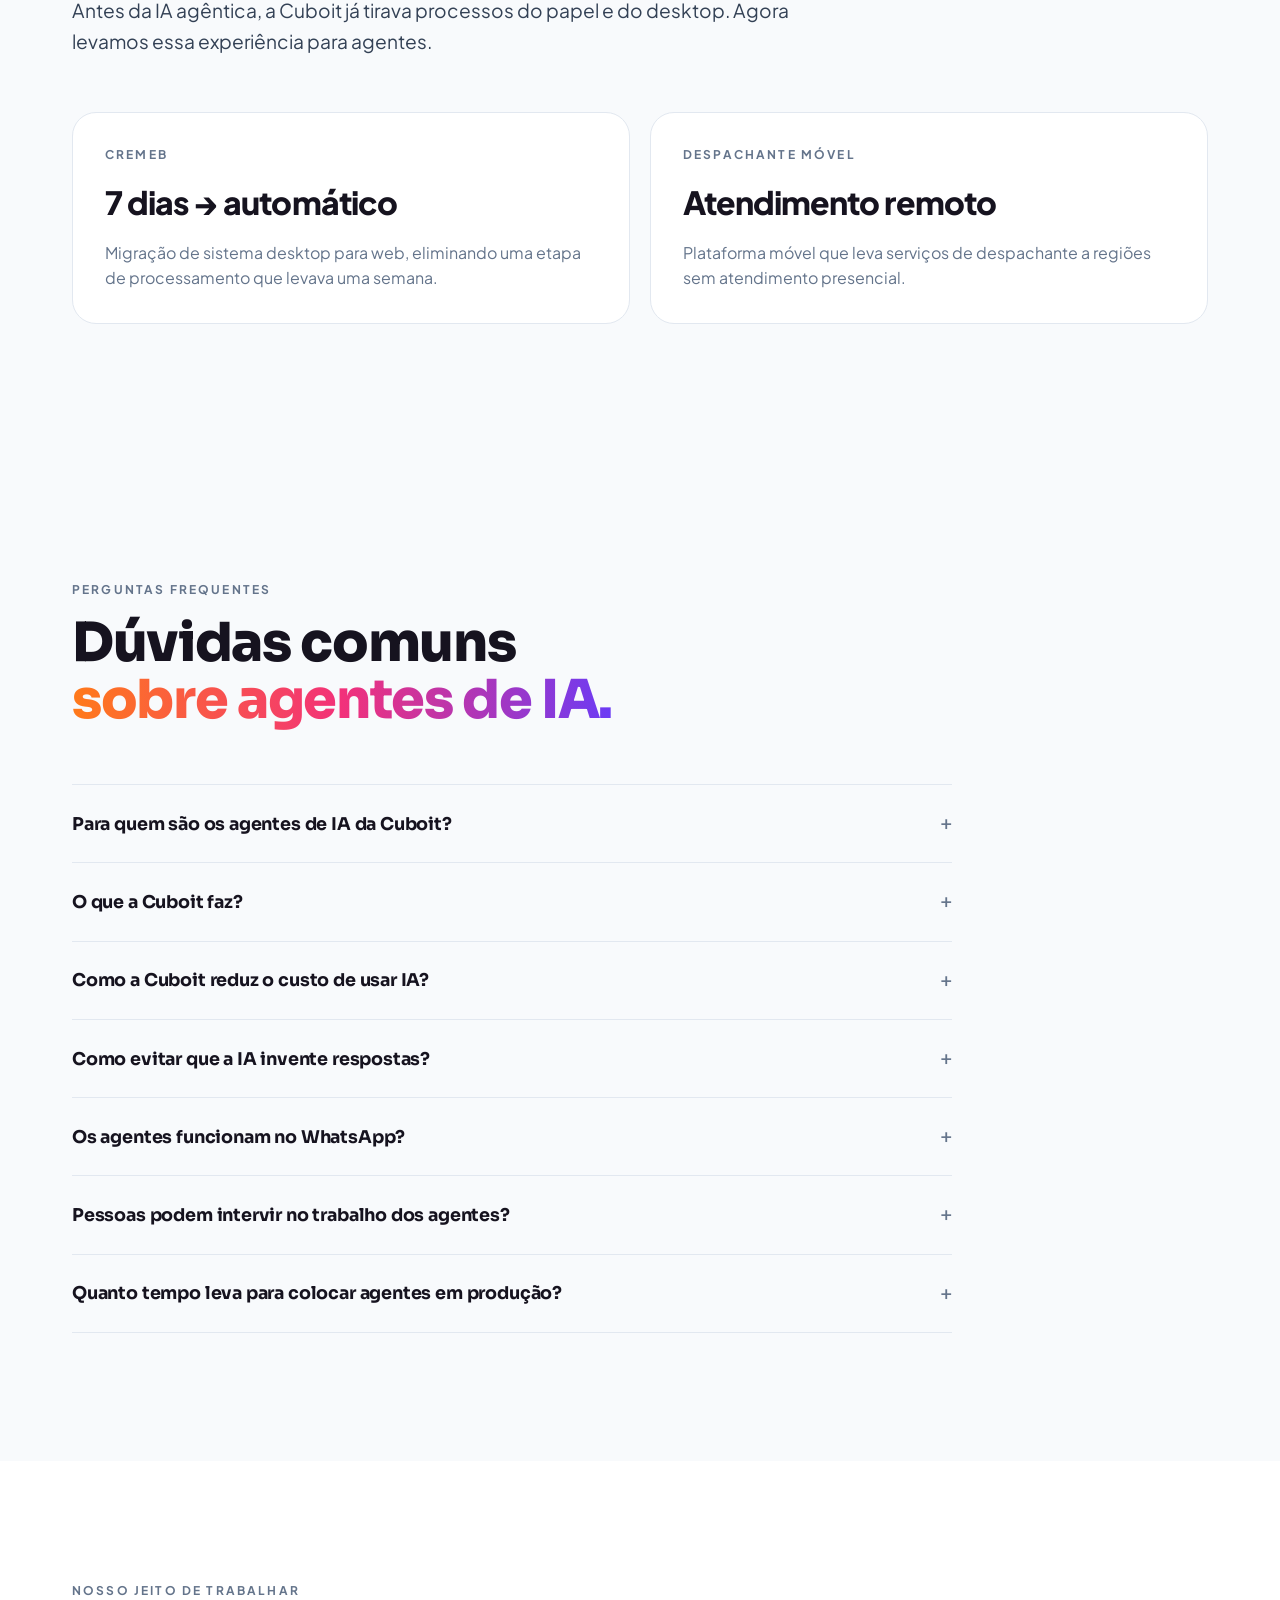
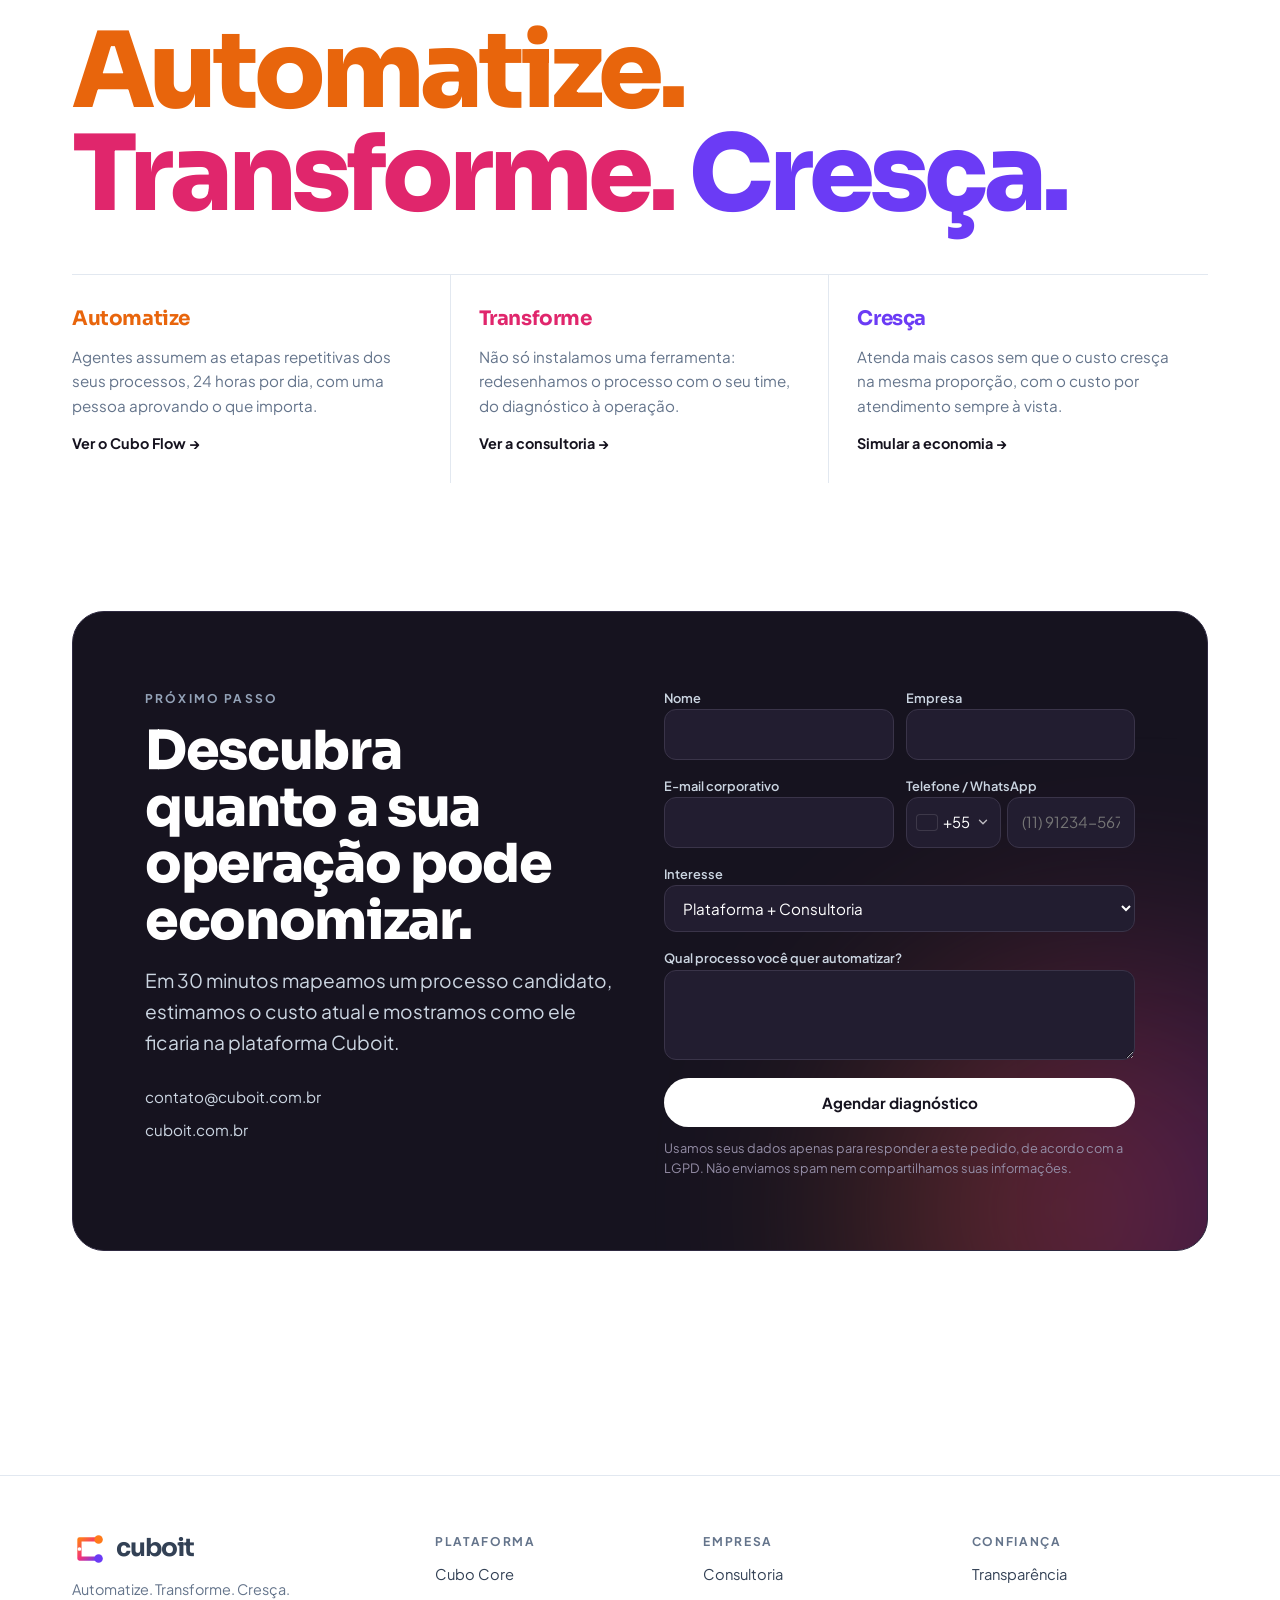
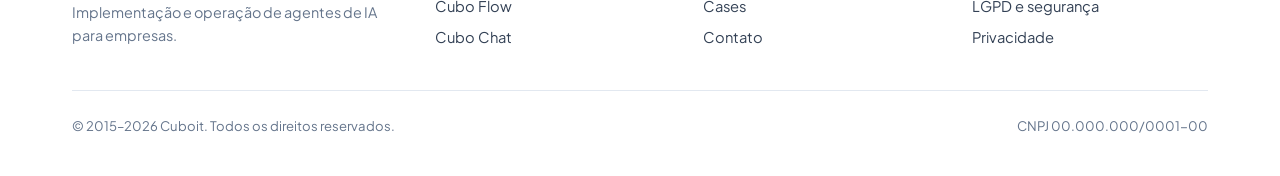
==== commit 7fd5cd75: "Seção Para quem é: perfil de cliente ideal e seis setores Médias e grandes organizações públicas e p" ====
--- a/index.html
+++ b/index.html
@@ -47,7 +47,13 @@
     "automação de processos",
     "atendimento com IA no WhatsApp",
     "redução de custo de IA",
-    "supervisão humana de IA"
+    "supervisão humana de IA",
+    "Financeiro e seguros",
+    "Atendimento ao cliente",
+    "Setor público",
+    "Jurídico e compliance",
+    "Cadeia de suprimentos",
+    "Saúde e farmacêutico"
    ],
    "contactPoint": {
     "@type": "ContactPoint",
@@ -57,6 +63,10 @@
      "Portuguese",
      "English"
     ]
+   },
+   "audience": {
+    "@type": "BusinessAudience",
+    "audienceType": "Médias e grandes organizações públicas e privadas"
    }
   },
   {
@@ -107,6 +117,14 @@
   {
    "@type": "FAQPage",
    "mainEntity": [
+    {
+     "@type": "Question",
+     "name": "Para quem são os agentes de IA da Cuboit?",
+     "acceptedAnswer": {
+      "@type": "Answer",
+      "text": "Para médias e grandes organizações, públicas e privadas, com alto volume de atendimentos e documentos e exigência de auditoria e LGPD. Os setores principais são financeiro e seguros, atendimento ao cliente, setor público, jurídico e compliance, cadeia de suprimentos e saúde."
+     }
+    },
     {
      "@type": "Question",
      "name": "O que a Cuboit faz?",
@@ -167,7 +185,7 @@
 <link rel="preconnect" href="https://fonts.googleapis.com">
 <link rel="preconnect" href="https://fonts.gstatic.com" crossorigin>
 <link rel="stylesheet" href="https://fonts.googleapis.com/css2?family=Sora:wght@600;700;800&family=Plus+Jakarta+Sans:wght@400;500;600;700;800&family=JetBrains+Mono:wght@400;500&display=swap">
-<link rel="stylesheet" href="css/style.css?v=202609281819">
+<link rel="stylesheet" href="css/style.css?v=202609281915">
 </head>
 <body>
 
@@ -186,6 +204,13 @@
     <symbol id="i-chip" viewBox="0 0 24 24"><rect x="6" y="6" width="12" height="12" rx="2" fill="none" stroke="currentColor" stroke-width="2"/><path stroke="currentColor" stroke-width="2" stroke-linecap="round" d="M9 2v3M15 2v3M9 19v3M15 19v3M2 9h3M2 15h3M19 9h3M19 15h3"/></symbol>
     <symbol id="i-eye" viewBox="0 0 24 24"><path fill="none" stroke="currentColor" stroke-width="2" d="M2 12s3.6-7 10-7 10 7 10 7-3.6 7-10 7S2 12 2 12z"/><circle cx="12" cy="12" r="3" fill="none" stroke="currentColor" stroke-width="2"/></symbol>
     <symbol id="i-hand" viewBox="0 0 24 24"><path fill="none" stroke="currentColor" stroke-width="2" stroke-linecap="round" stroke-linejoin="round" d="M8 13V5.5a1.5 1.5 0 013 0V11m0-6.5a1.5 1.5 0 013 0V11m0-5a1.5 1.5 0 013 0v7c0 4-2.5 8-7 8-3 0-4.5-1.5-6-4l-2-3.5a1.5 1.5 0 012.5-1.6L8 13"/></symbol>
+
+    <symbol id="i-bank" viewBox="0 0 24 24"><path fill="none" stroke="currentColor" stroke-width="2" stroke-linejoin="round" stroke-linecap="round" d="M3 9l9-5 9 5M5 9v9M9.5 9v9M14.5 9v9M19 9v9M3 20h18"/></symbol>
+    <symbol id="i-headset" viewBox="0 0 24 24"><path fill="none" stroke="currentColor" stroke-width="2" stroke-linecap="round" d="M4 14v-2a8 8 0 0116 0v2M4 14a2 2 0 002 2h1v-5H6a2 2 0 00-2 2zm16 0a2 2 0 01-2 2h-1v-5h1a2 2 0 012 2zM17 16v1a3 3 0 01-3 3h-2"/></symbol>
+    <symbol id="i-gov" viewBox="0 0 24 24"><path fill="none" stroke="currentColor" stroke-width="2" stroke-linejoin="round" stroke-linecap="round" d="M12 3v3M8 6h8l2 4H6l2-4zM6 10v8M10 10v8M14 10v8M18 10v8M4 20h16"/></symbol>
+    <symbol id="i-scale" viewBox="0 0 24 24"><path fill="none" stroke="currentColor" stroke-width="2" stroke-linejoin="round" stroke-linecap="round" d="M12 4v16M8 20h8M5 7h14M5 7l-3 6a3 3 0 006 0L5 7zm14 0l-3 6a3 3 0 006 0l-3-6z"/></symbol>
+    <symbol id="i-truck" viewBox="0 0 24 24"><path fill="none" stroke="currentColor" stroke-width="2" stroke-linejoin="round" stroke-linecap="round" d="M2 6h11v10H2zM13 10h4l3 3v3h-7"/><circle cx="6" cy="18" r="2" fill="none" stroke="currentColor" stroke-width="2"/><circle cx="17" cy="18" r="2" fill="none" stroke="currentColor" stroke-width="2"/></symbol>
+    <symbol id="i-health" viewBox="0 0 24 24"><path fill="none" stroke="currentColor" stroke-width="2" stroke-linejoin="round" d="M9 3h6v6h6v6h-6v6H9v-6H3V9h6z"/></symbol>
   </defs>
 </svg>
 
@@ -201,7 +226,7 @@
       <li><a href="#processos">Plataforma</a></li>
       <li><a href="#consultoria">Consultoria</a></li>
       <li><a href="#planos">Planos</a></li>
-      <li><a href="#cases">Cases</a></li>
+      <li><a href="#setores">Setores</a></li>
     </ul>
     <div class="nav-cta">
       <div class="tools">
@@ -284,6 +309,28 @@
   </div>
 </section>
 
+<section id="setores">
+  <div class="wrap">
+    <div class="sec-head">
+      <span class="eyebrow">Para quem é</span>
+      <h2>Feito para operações <span class="grad">que não podem errar.</span></h2>
+      <p class="lead">Médias e grandes organizações, públicas e privadas, com alto volume de atendimentos e documentos, sistemas que precisam conversar entre si e exigência de auditoria e LGPD.</p>
+    </div>
+    <div class="segs">
+      <article class="seg"><div class="tile t-blue"><svg><use href="#i-bank"/></svg></div><h3>Financeiro e seguros</h3><p>Conciliação, análise de crédito, sinistros e atendimento a clientes, com aprovação humana acima de limites de valor.</p></article>
+      <article class="seg"><div class="tile t-pink"><svg><use href="#i-headset"/></svg></div><h3>Atendimento ao cliente</h3><p>Primeiro atendimento no WhatsApp e no site, triagem e respostas com base nas políticas da empresa, 24 horas por dia.</p></article>
+      <article class="seg"><div class="tile t-violet"><svg><use href="#i-gov"/></svg></div><h3>Setor público</h3><p>Atendimento ao cidadão, triagem e classificação de processos e integração com sistemas legados, com trilha de auditoria.</p></article>
+      <article class="seg"><div class="tile t-orange"><svg><use href="#i-scale"/></svg></div><h3>Jurídico e compliance</h3><p>Consulta a normas, contratos e pareceres internos com citação da fonte, e revisão humana nos casos sensíveis.</p></article>
+      <article class="seg"><div class="tile t-teal"><svg><use href="#i-truck"/></svg></div><h3>Cadeia de suprimentos</h3><p>Pedidos, cotações, rastreamento e exceções de entrega tratados por agentes integrados ao ERP.</p></article>
+      <article class="seg"><div class="tile t-blue"><svg><use href="#i-health"/></svg></div><h3>Saúde e farmacêutico</h3><p>Orientação a pacientes e equipes com base em protocolos aprovados, com dados protegidos e escalonamento para profissionais.</p></article>
+    </div>
+    <div class="fit">
+      <b>A Cuboit faz sentido quando</b>
+      <ul><li>Sua equipe responde as mesmas perguntas centenas de vezes por dia</li><li>Processos dependem de documentos, normas e políticas internas</li><li>Há sistemas legados que precisam entrar na automação</li><li>Toda decisão precisa de registro, fonte e responsável</li><li>O custo de IA genérica já pesa ou vai pesar no orçamento</li></ul>
+    </div>
+  </div>
+</section>
+
 <section class="dark" id="eficiencia">
   <div class="wrap">
     <div class="engine">
@@ -511,6 +558,7 @@
       <h2>Dúvidas comuns <span class="grad">sobre agentes de IA.</span></h2>
     </div>
     <div class="faq-list">
+      <details><summary>Para quem são os agentes de IA da Cuboit?</summary><p>Para médias e grandes organizações, públicas e privadas, com alto volume de atendimentos e documentos e exigência de auditoria e LGPD. Os setores principais são financeiro e seguros, atendimento ao cliente, setor público, jurídico e compliance, cadeia de suprimentos e saúde.</p></details>
       <details><summary>O que a Cuboit faz?</summary><p>A Cuboit implementa e opera agentes de IA dentro dos processos das empresas. Oferece uma plataforma própria (Cubo Core, Cubo Flow e Cubo Chat) e consultoria de implementação, do diagnóstico à operação assistida.</p></details>
       <details><summary>Como a Cuboit reduz o custo de usar IA?</summary><p>A plataforma usa um motor de eficiência ajustado ao negócio de cada cliente, que resolve a maior parte dos atendimentos por uma fração do custo de IAs genéricas. Só os casos incomuns sobem para um motor mais avançado ou para uma pessoa. O custo de cada atendimento aparece num painel.</p></details>
       <details><summary>Como evitar que a IA invente respostas?</summary><p>Os agentes respondem apenas com base nos documentos da empresa e sempre citam a fonte. Amostras de respostas são auditadas continuamente, e perguntas fora do escopo ou de baixa confiança são encaminhadas para uma pessoa.</p></details>
@@ -596,6 +644,6 @@
   </div>
 </footer>
 
-<script src="js/main.js?v=202609281819"></script>
+<script src="js/main.js?v=202609281915"></script>
 </body>
 </html>
--- a/css/style.css
+++ b/css/style.css
@@ -368,3 +368,18 @@
   .audit td::before{content:attr(data-label);font-family:var(--display);font-size:.68rem;font-weight:700;letter-spacing:.1em;text-transform:uppercase;color:var(--muted);padding-top:2px}
   .audit .mono{white-space:normal}
 }
+
+/* PARA QUEM É */
+.segs{display:grid;grid-template-columns:repeat(3,minmax(0,1fr));gap:16px}
+.seg{background:var(--surface);border:1px solid var(--line);border-radius:20px;padding:24px;display:grid;gap:10px;align-content:start}
+.seg .tile{width:42px;height:42px;border-radius:12px}
+.seg .tile svg{width:21px;height:21px}
+.seg h3{font-size:1.08rem}
+.seg p{color:var(--muted);font-size:.92rem}
+.fit{margin-top:28px;display:grid;grid-template-columns:minmax(0,220px) minmax(0,1fr);gap:24px;align-items:start;padding:24px;border-radius:20px;background:var(--bg-soft);border:1px solid var(--line)}
+.fit b{font-family:var(--brand);font-size:1.1rem;letter-spacing:-.01em}
+.fit ul{list-style:none;margin:0;padding:0;display:grid;grid-template-columns:repeat(2,minmax(0,1fr));gap:10px 24px}
+.fit li{position:relative;padding-left:22px;color:var(--ink-2);font-size:.95rem}
+.fit li::before{content:"";position:absolute;left:0;top:.45em;width:12px;height:7px;border-left:2px solid var(--teal);border-bottom:2px solid var(--teal);transform:rotate(-45deg)}
+@media (max-width:900px){.segs{grid-template-columns:repeat(2,minmax(0,1fr))}.fit{grid-template-columns:minmax(0,1fr)}}
+@media (max-width:600px){.segs,.fit ul{grid-template-columns:minmax(0,1fr)}}
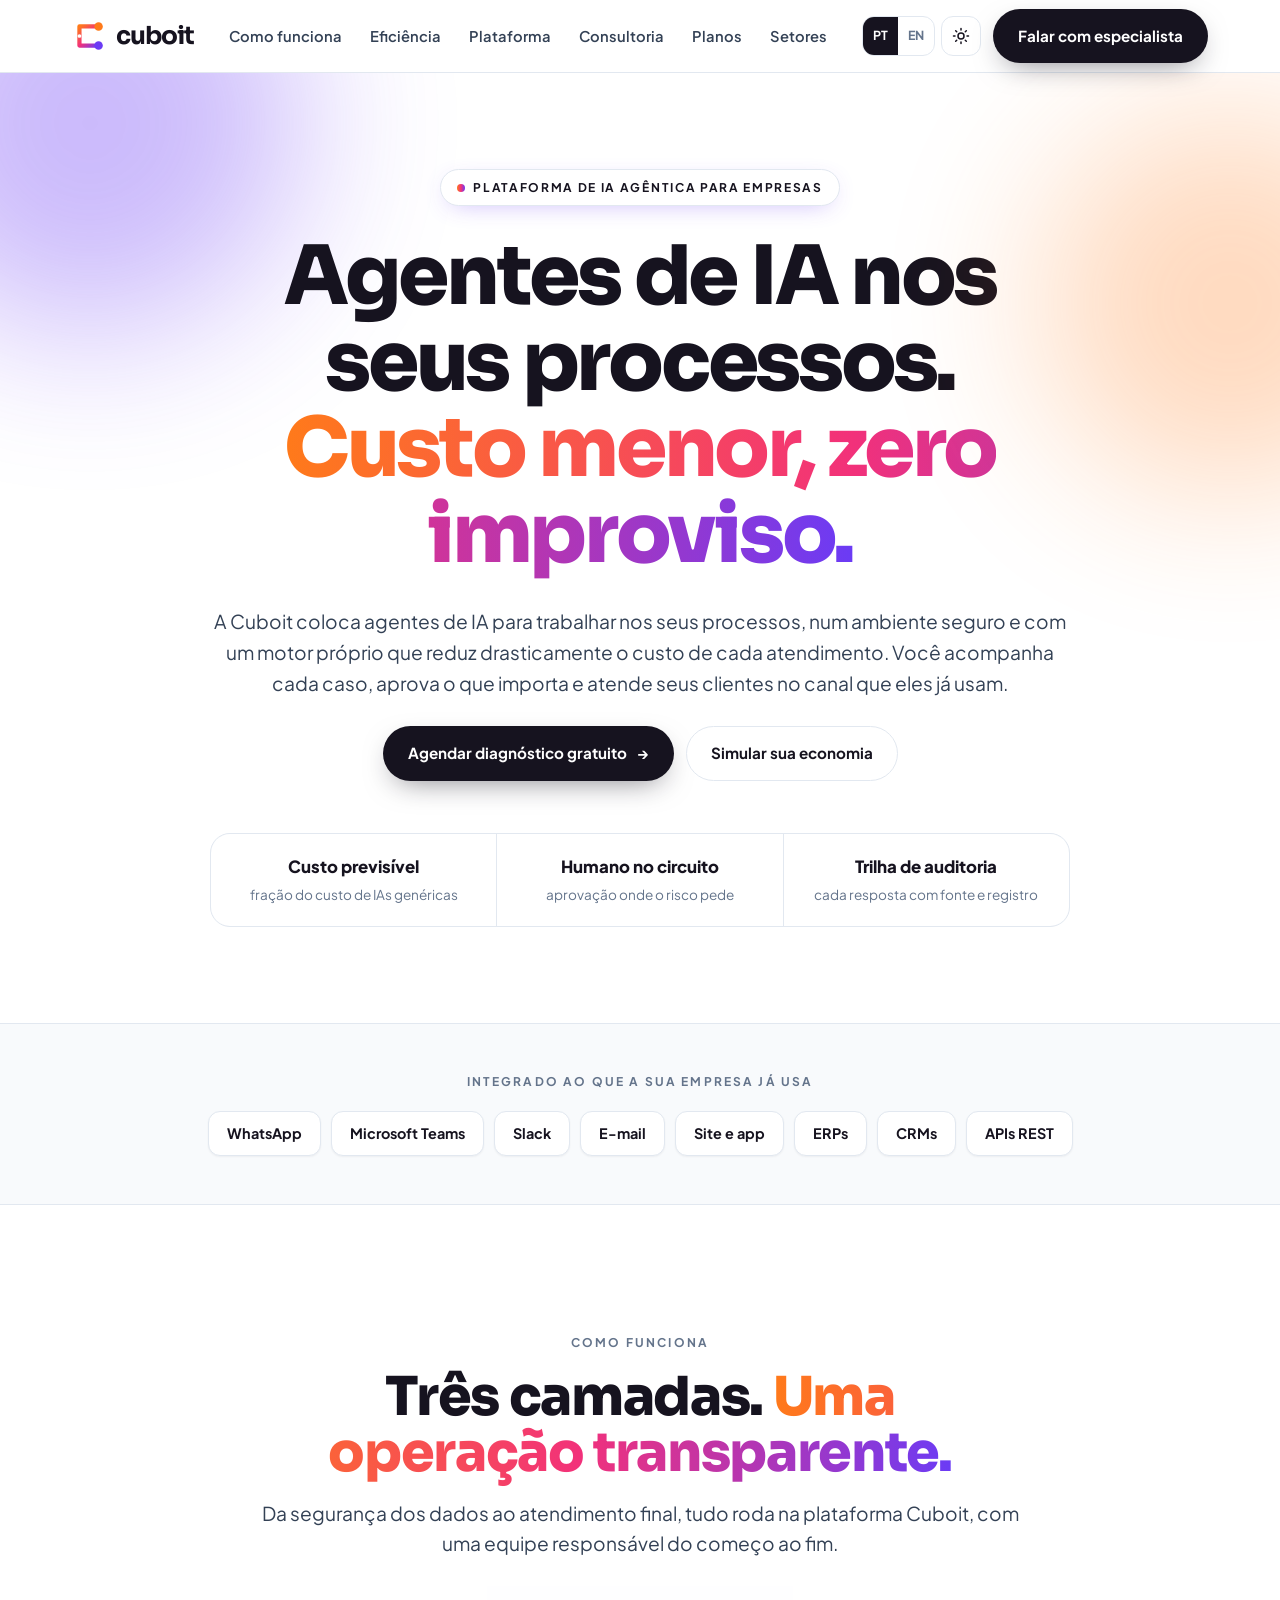
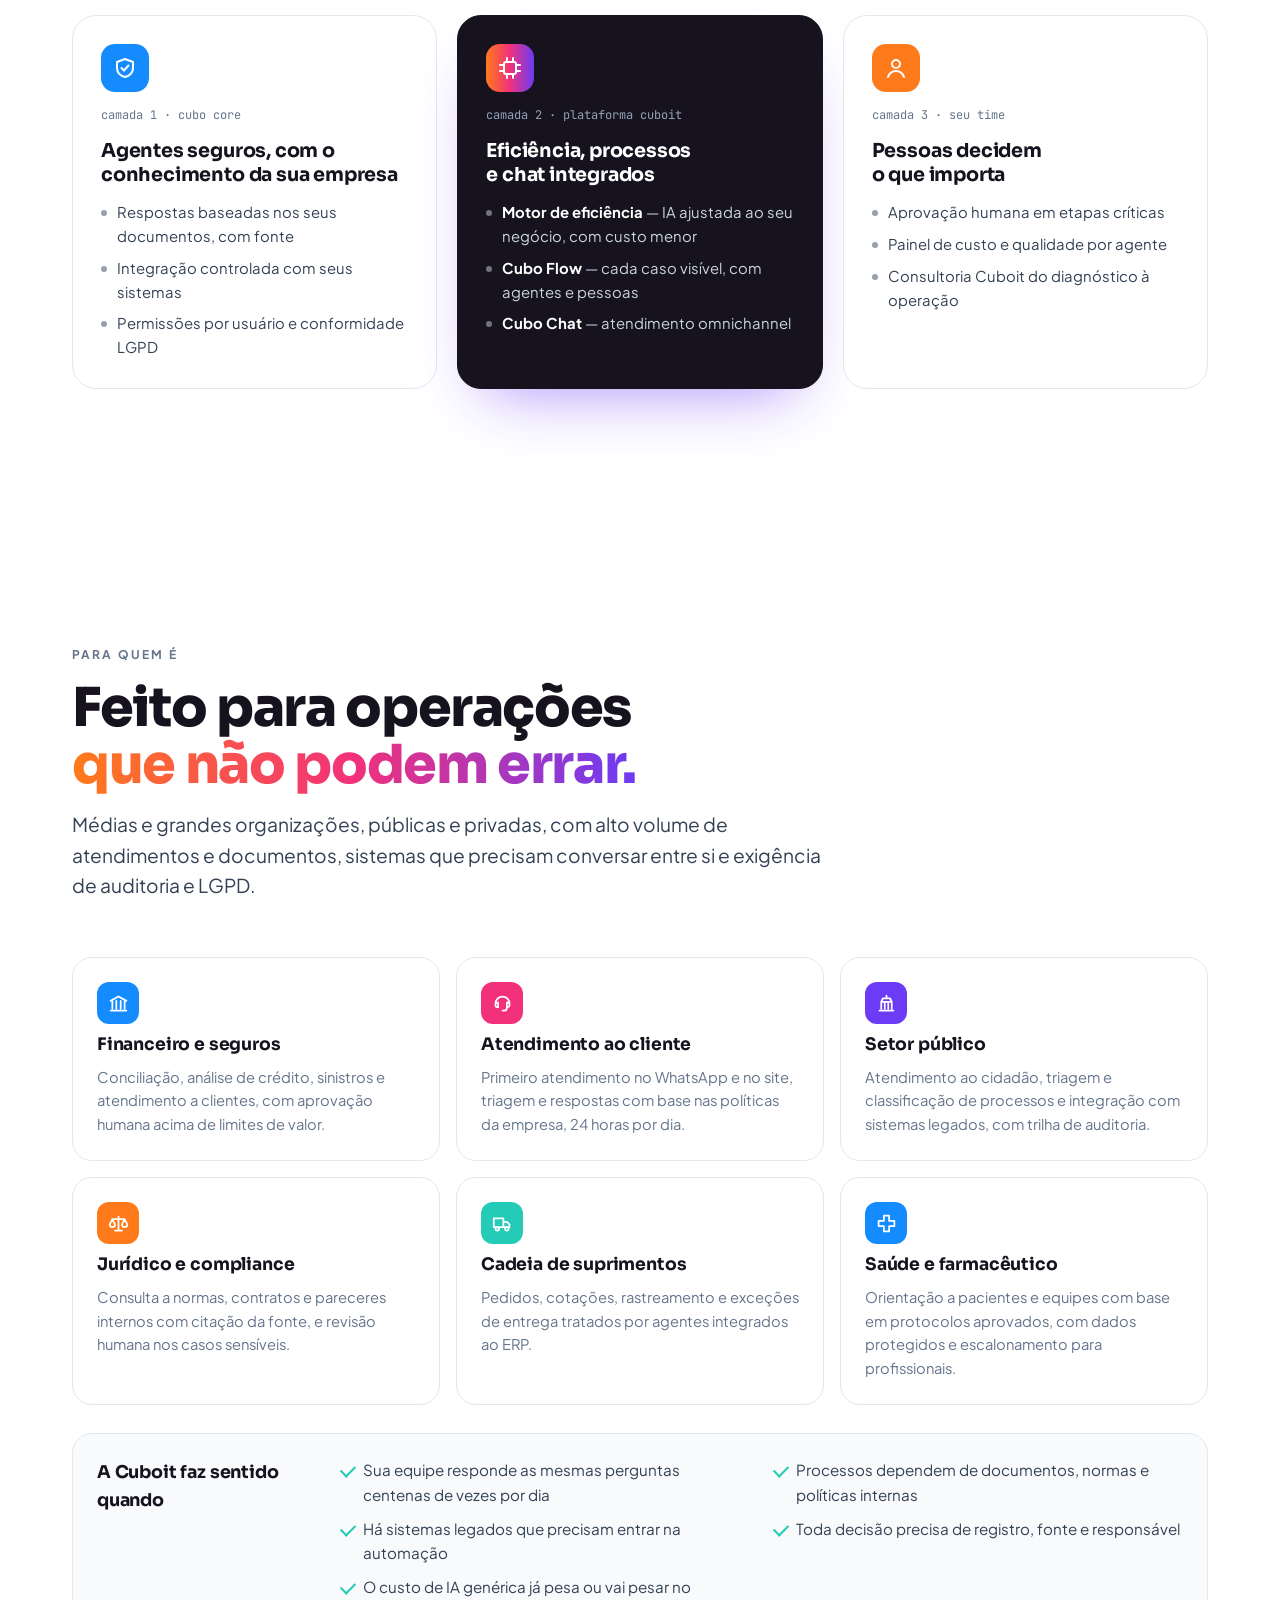
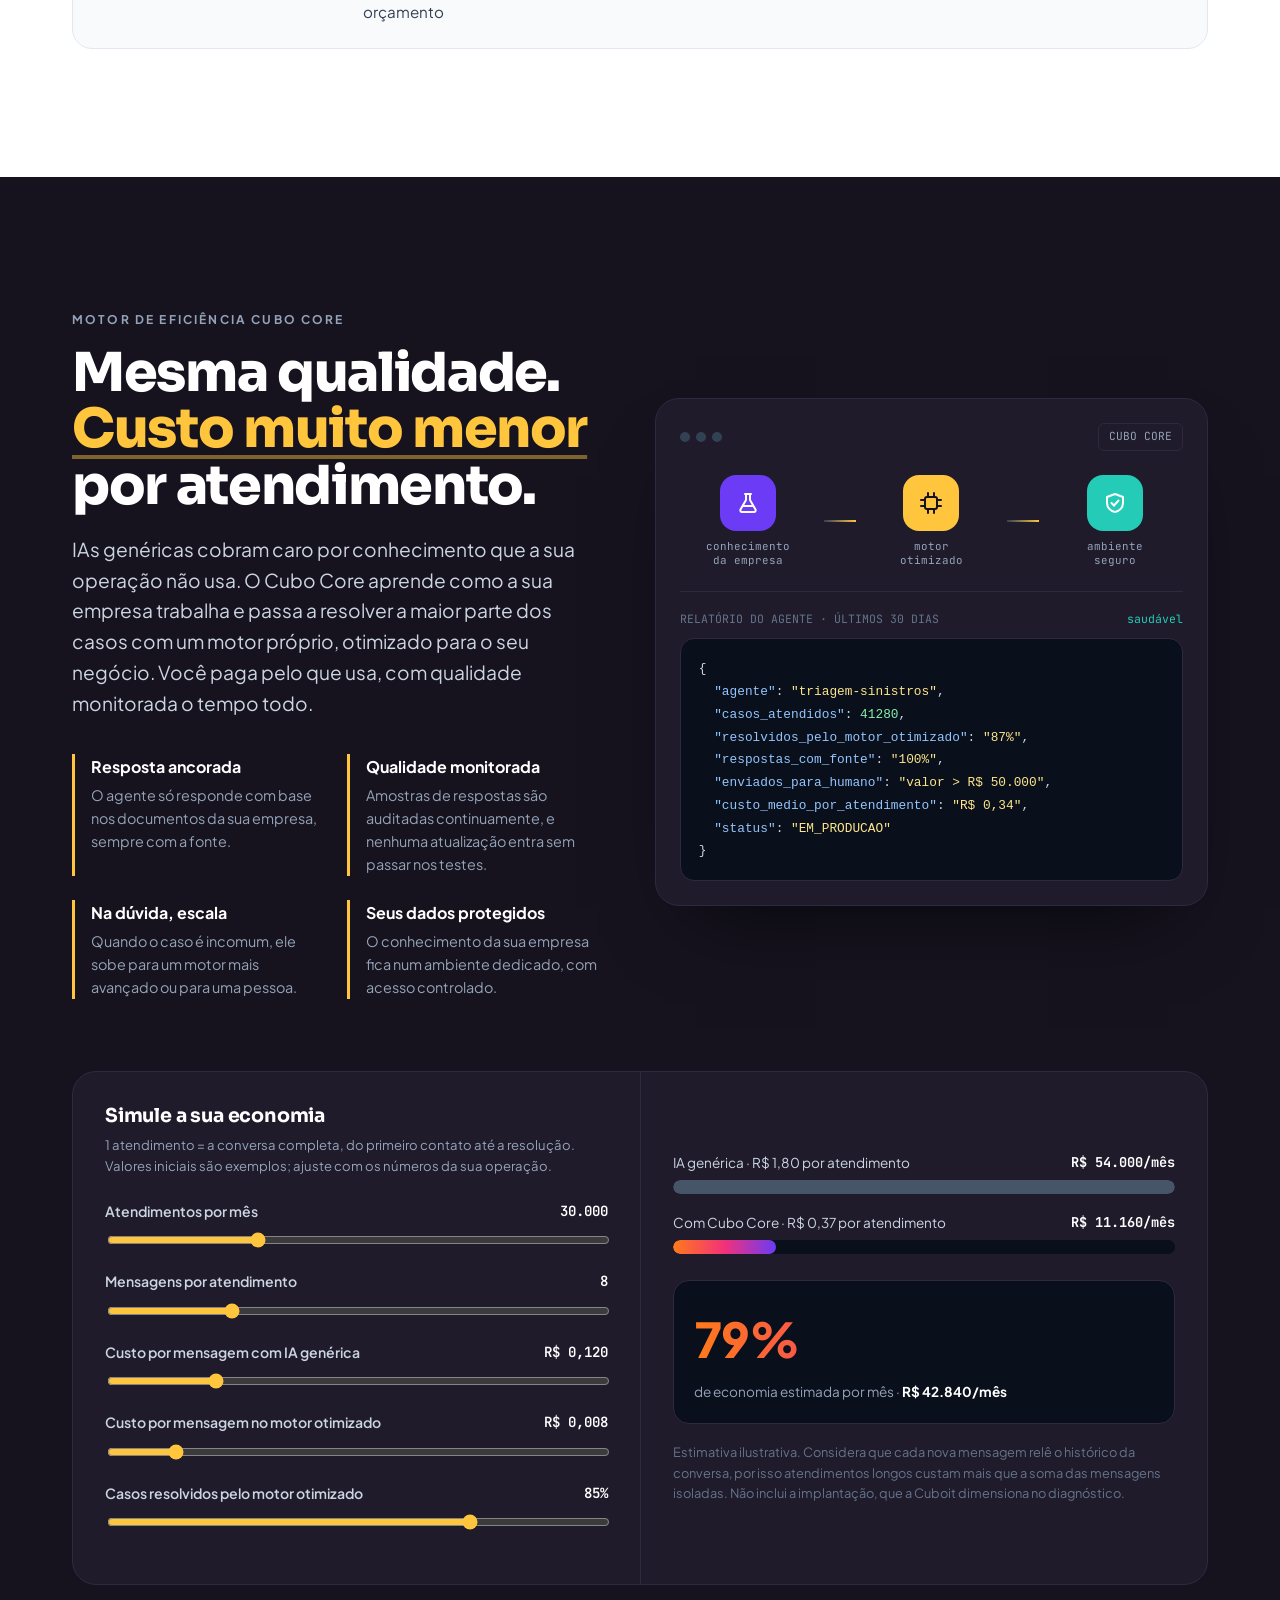
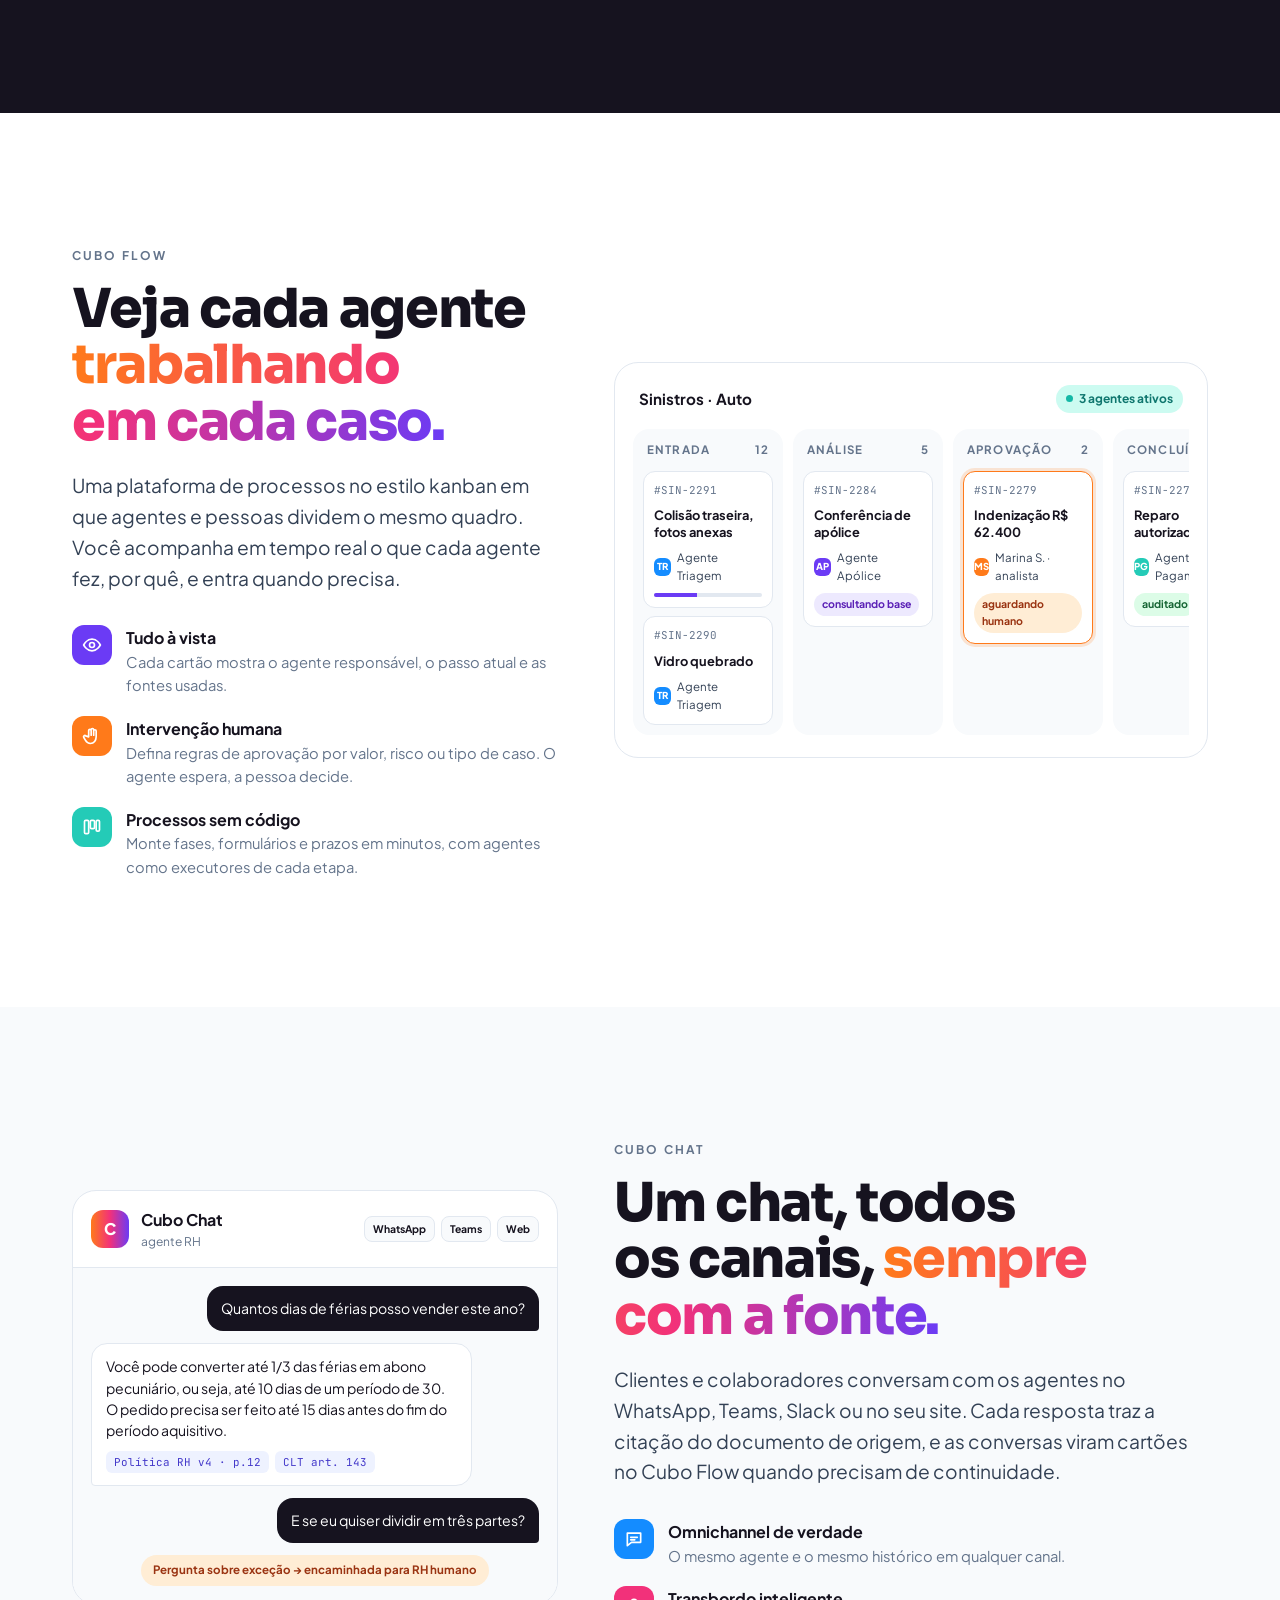
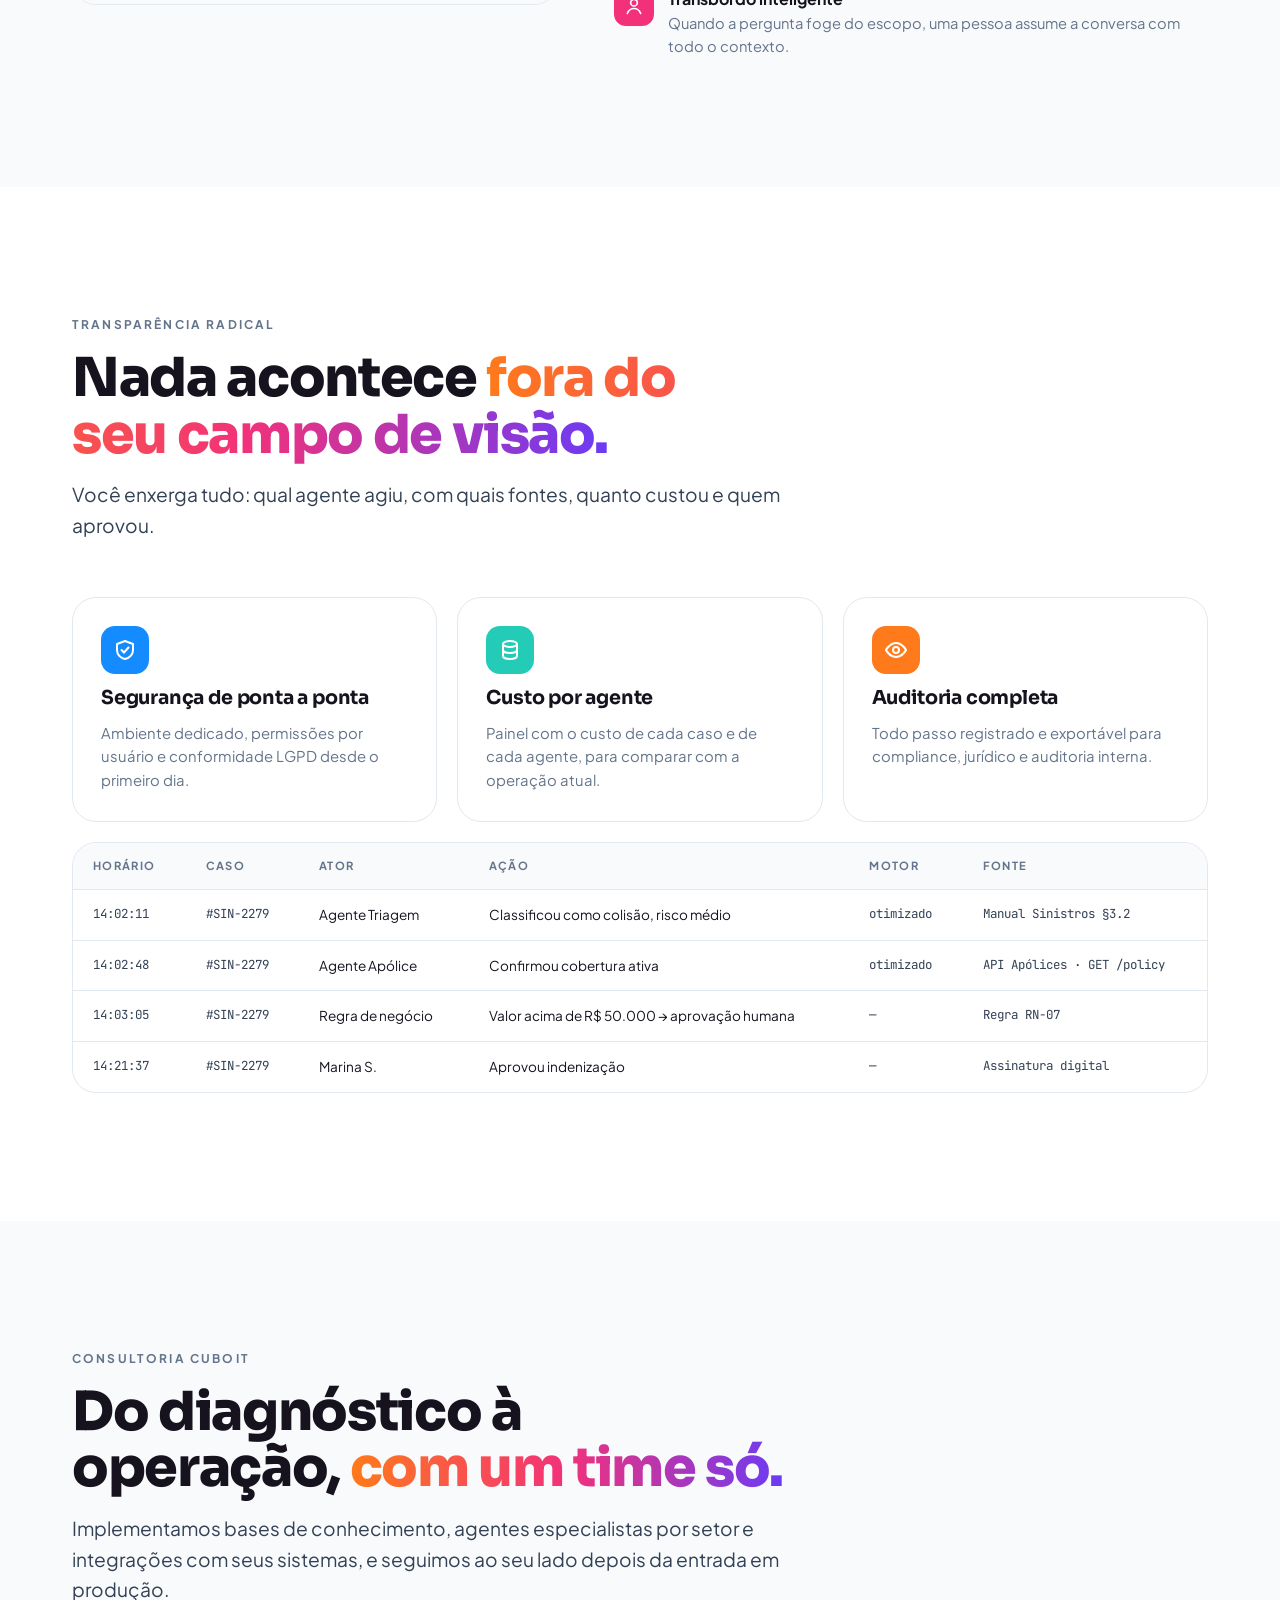
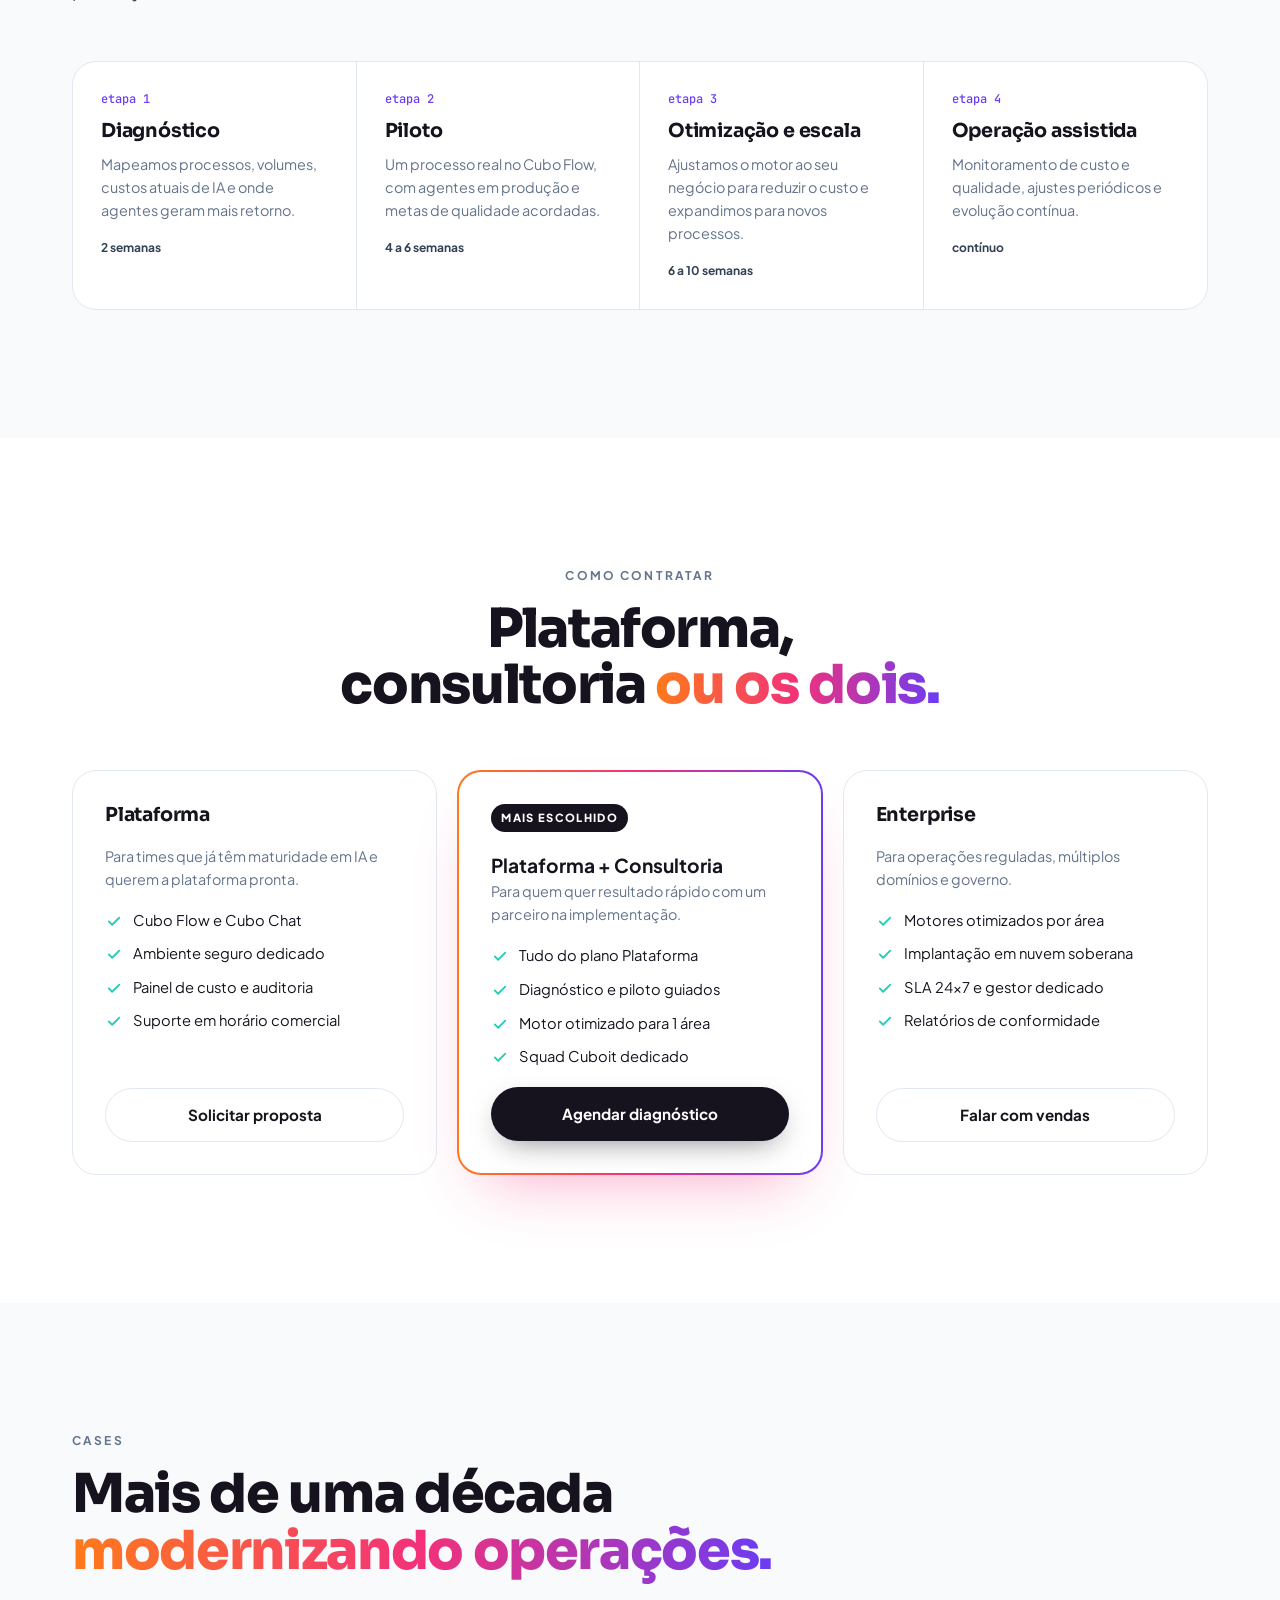
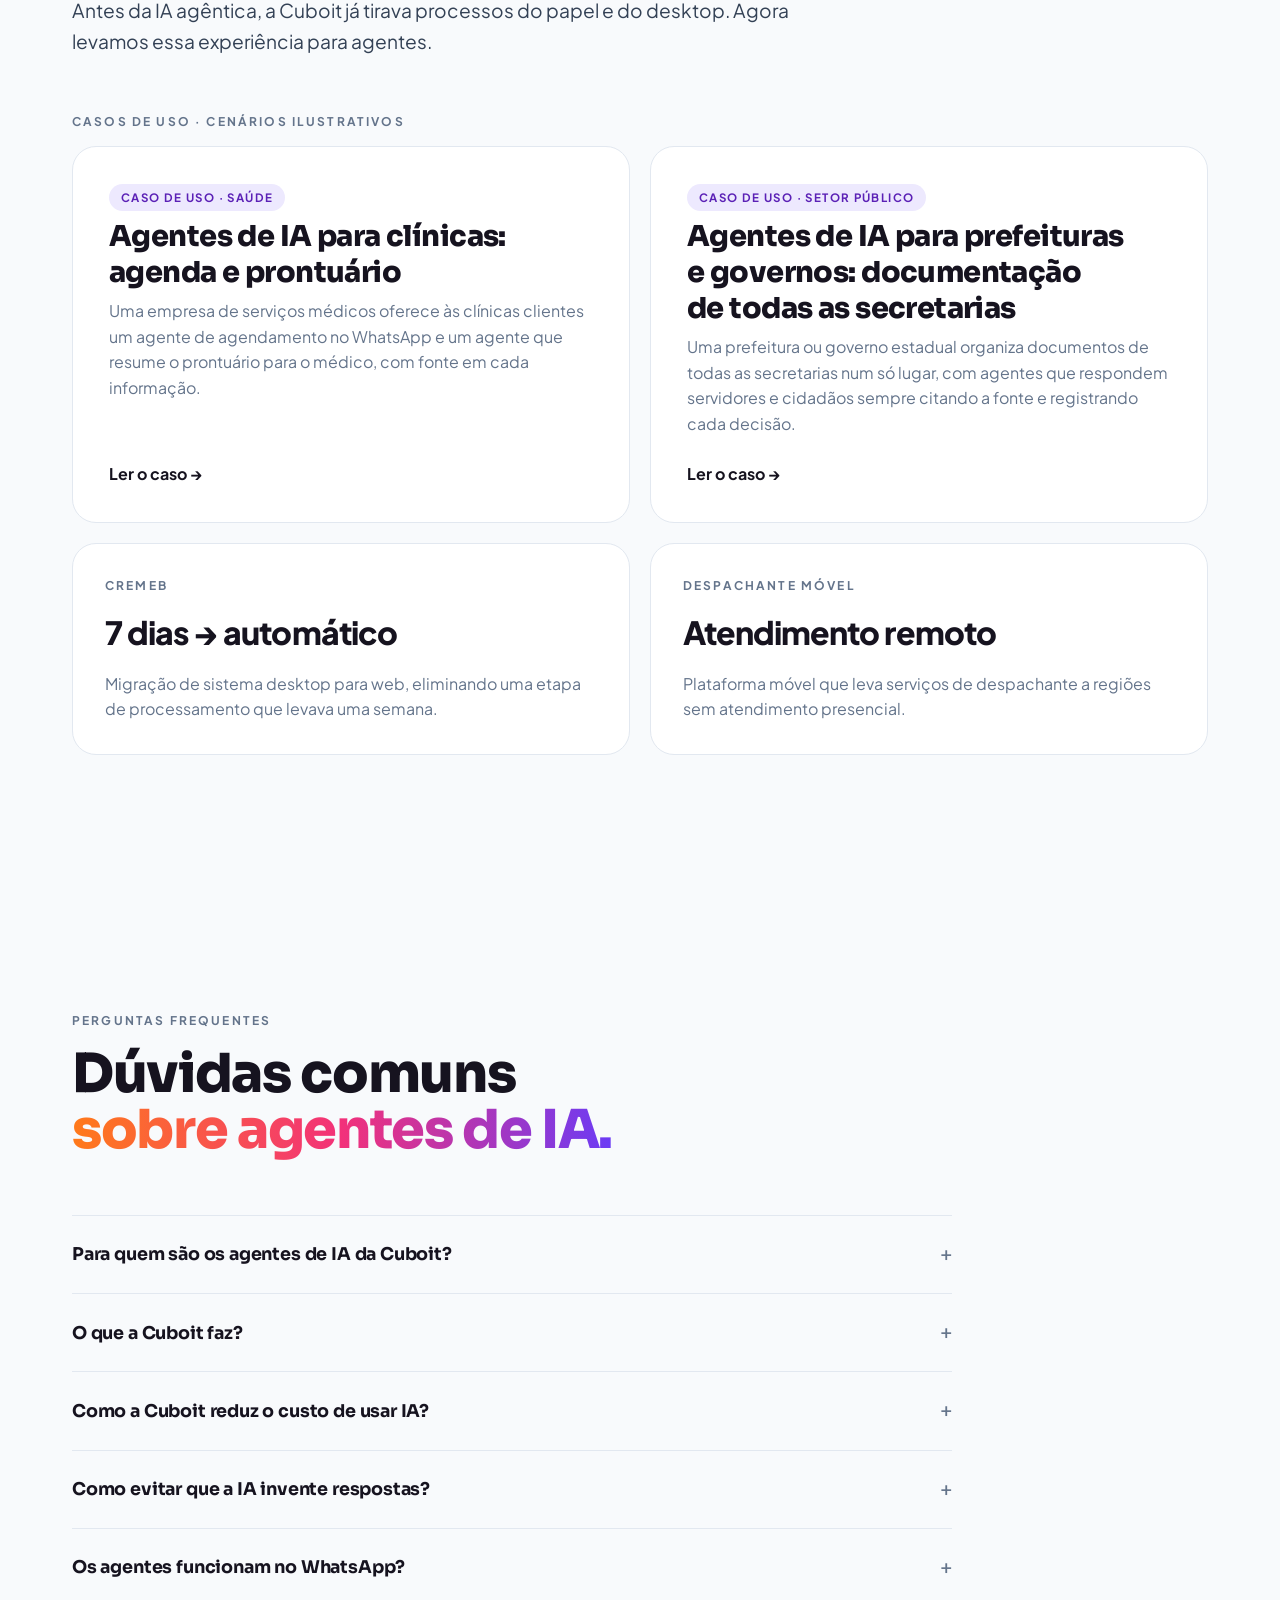
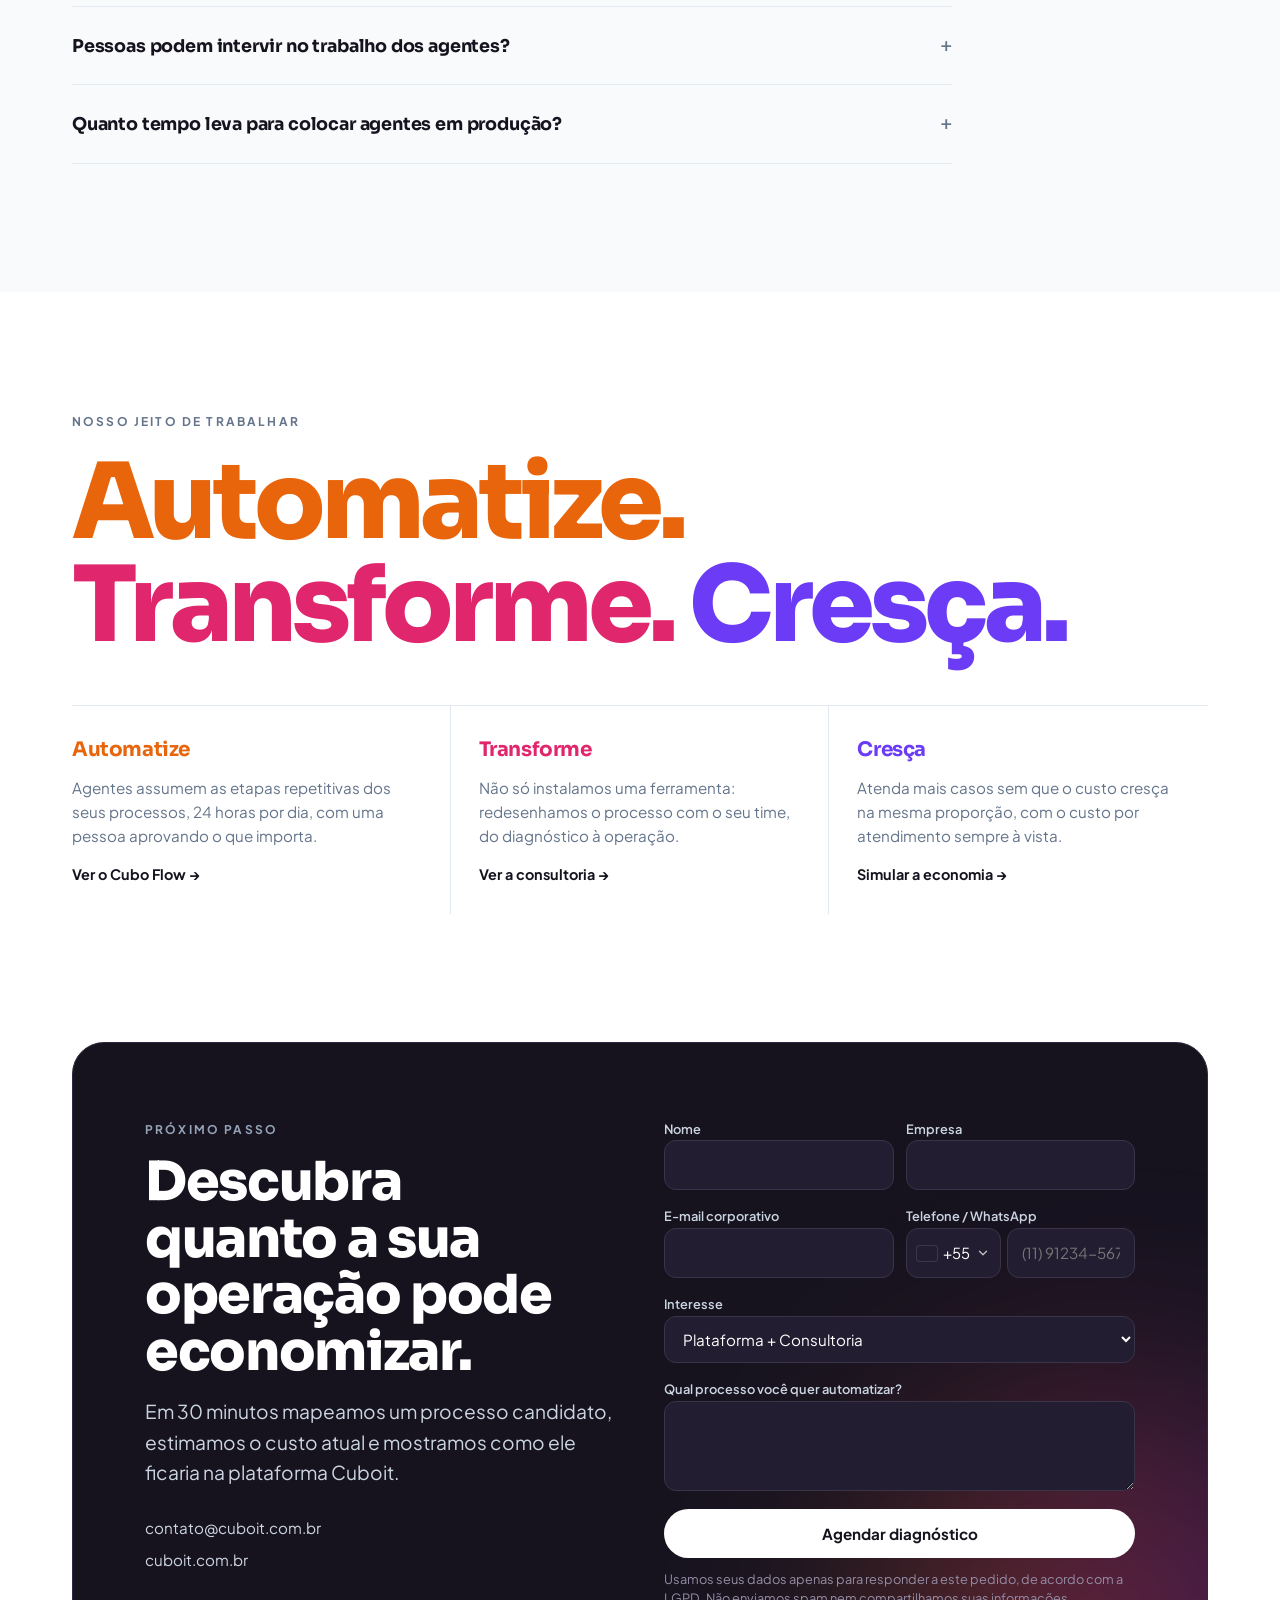
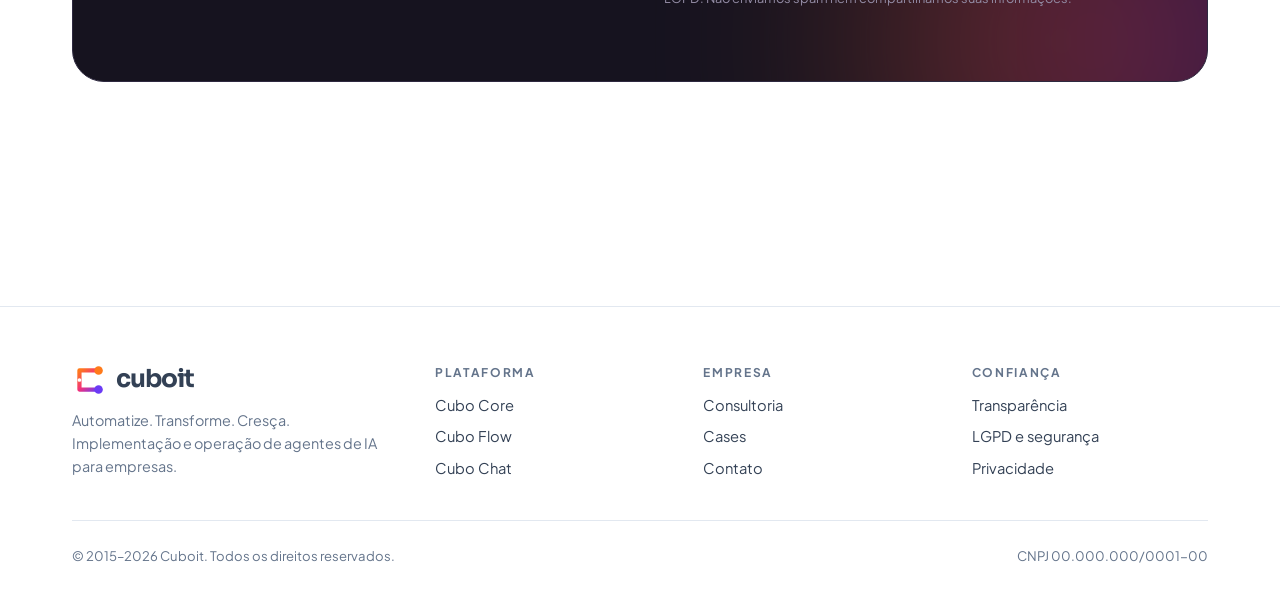
==== commit f29c882d: "Casos de uso hipotéticos com página própria: clínicas e governo - /casos/clinicas-agenda-prontuario/" ====
--- a/index.html
+++ b/index.html
@@ -185,7 +185,7 @@
 <link rel="preconnect" href="https://fonts.googleapis.com">
 <link rel="preconnect" href="https://fonts.gstatic.com" crossorigin>
 <link rel="stylesheet" href="https://fonts.googleapis.com/css2?family=Sora:wght@600;700;800&family=Plus+Jakarta+Sans:wght@400;500;600;700;800&family=JetBrains+Mono:wght@400;500&display=swap">
-<link rel="stylesheet" href="css/style.css?v=202609281915">
+<link rel="stylesheet" href="css/style.css?v=202609282034">
 </head>
 <body>
 
@@ -544,6 +544,17 @@
       <h2>Mais de uma década <span class="grad">modernizando operações.</span></h2>
       <p class="lead">Antes da IA agêntica, a Cuboit já tirava processos do papel e do desktop. Agora levamos essa experiência para agentes.</p>
     </div>
+    <p class="eyebrow case-features-label">Casos de uso · cenários ilustrativos</p>
+    <div class="case-features">
+      <a class="case-feature" href="/casos/clinicas-agenda-prontuario/">
+        <div><span class="uc-tag">Caso de uso · Saúde</span><h3>Agentes de IA para clínicas: agenda e prontuário</h3><p>Uma empresa de serviços médicos oferece às clínicas clientes um agente de agendamento no WhatsApp e um agente que resume o prontuário para o médico, com fonte em cada informação.</p></div>
+        <span class="go">Ler o caso <span aria-hidden="true">→</span></span>
+      </a>
+      <a class="case-feature" href="/casos/governo-documentacao/">
+        <div><span class="uc-tag">Caso de uso · Setor público</span><h3>Agentes de IA para prefeituras e governos: documentação de todas as secretarias</h3><p>Uma prefeitura ou governo estadual organiza documentos de todas as secretarias num só lugar, com agentes que respondem servidores e cidadãos sempre citando a fonte e registrando cada decisão.</p></div>
+        <span class="go">Ler o caso <span aria-hidden="true">→</span></span>
+      </a>
+    </div>
     <div class="cases">
       <article class="case"><span class="eyebrow">Cremeb</span><span class="metric">7 dias → automático</span><p>Migração de sistema desktop para web, eliminando uma etapa de processamento que levava uma semana.</p></article>
       <article class="case"><span class="eyebrow">Despachante Móvel</span><span class="metric">Atendimento remoto</span><p>Plataforma móvel que leva serviços de despachante a regiões sem atendimento presencial.</p></article>
@@ -593,7 +604,7 @@
           <span>cuboit.com.br</span>
         </div>
       </div>
-      <form id="leadForm" novalidate data-endpoint="">
+      <form id="leadForm" novalidate data-endpoint="https://formspree.io/f/xrpbrqra">
         <input type="hidden" name="_subject" value="Novo pedido de diagnóstico — site Cuboit">
         <div hidden><label>Não preencha este campo <input name="_gotcha" tabindex="-1" autocomplete="off"></label></div>
         <div class="row">
@@ -644,6 +655,6 @@
   </div>
 </footer>
 
-<script src="js/main.js?v=202609281915"></script>
+<script src="js/main.js?v=202609282034"></script>
 </body>
 </html>
--- a/css/style.css
+++ b/css/style.css
@@ -383,3 +383,70 @@
 .fit li::before{content:"";position:absolute;left:0;top:.45em;width:12px;height:7px;border-left:2px solid var(--teal);border-bottom:2px solid var(--teal);transform:rotate(-45deg)}
 @media (max-width:900px){.segs{grid-template-columns:repeat(2,minmax(0,1fr))}.fit{grid-template-columns:minmax(0,1fr)}}
 @media (max-width:600px){.segs,.fit ul{grid-template-columns:minmax(0,1fr)}}
+
+/* CASO DE USO EM DESTAQUE */
+.usecase{display:grid;grid-template-columns:minmax(0,1.25fr) minmax(0,1fr);gap:0;background:var(--surface);border:1px solid var(--line);border-radius:24px;overflow:hidden;margin-bottom:20px}
+.uc-main{padding:clamp(24px,4vw,40px);display:grid;gap:18px;align-content:start}
+.uc-tag{justify-self:start;font-size:.72rem;font-weight:700;letter-spacing:.12em;text-transform:uppercase;padding:6px 12px;border-radius:99px;background:var(--tag-run-bg);color:var(--tag-run-fg)}
+.usecase h3{font-size:clamp(1.4rem,2.6vw,2rem);font-weight:800;letter-spacing:-.03em;line-height:1.15}
+.uc-ctx{color:var(--ink-2);max-width:60ch}
+.uc-agents{display:grid;grid-template-columns:repeat(2,minmax(0,1fr));gap:14px}
+.uc-agents>div{border:1px solid var(--line);border-radius:16px;padding:18px;display:grid;gap:8px;align-content:start}
+.uc-agents .tile{width:38px;height:38px;border-radius:11px}
+.uc-agents .tile svg{width:19px;height:19px}
+.uc-agents p{color:var(--muted);font-size:.9rem}
+.uc-care{display:grid;gap:10px}
+.uc-care ul{list-style:none;margin:0;padding:0;display:grid;grid-template-columns:repeat(2,minmax(0,1fr));gap:8px 20px}
+.uc-care li{position:relative;padding-left:22px;color:var(--ink-2);font-size:.9rem}
+.uc-care li::before{content:"";position:absolute;left:0;top:.42em;width:12px;height:7px;border-left:2px solid var(--teal);border-bottom:2px solid var(--teal);transform:rotate(-45deg)}
+.uc-journey{background:var(--bg-soft);border-left:1px solid var(--line);padding:clamp(24px,4vw,40px);display:grid;gap:18px;align-content:start}
+.uc-journey>b{font-family:var(--brand);font-size:1.05rem}
+.uc-journey ol{list-style:none;margin:0;padding:0;display:grid;gap:0;position:relative}
+.uc-journey li{display:grid;grid-template-columns:auto minmax(0,1fr);gap:14px;padding-bottom:18px;position:relative}
+.uc-journey li:not(:last-child)::after{content:"";position:absolute;left:17px;top:38px;bottom:4px;width:2px;background:var(--line)}
+.uc-journey .tile{width:36px;height:36px;border-radius:11px;position:relative;z-index:1}
+.uc-journey .tile svg{width:18px;height:18px}
+.uc-journey li b{display:block;font-size:.92rem}
+.uc-journey li p{color:var(--muted);font-size:.88rem}
+.uc-journey small{color:var(--muted);font-size:.78rem}
+@media (max-width:900px){
+  .usecase{grid-template-columns:minmax(0,1fr)}
+  .uc-journey{border-left:0;border-top:1px solid var(--line)}
+}
+@media (max-width:600px){.uc-agents,.uc-care ul{grid-template-columns:minmax(0,1fr)}}
+
+/* PÁGINA DE CASE */
+.case-hero{padding-block:clamp(48px,7vw,88px) clamp(32px,5vw,56px)}
+.case-hero .wrap{display:grid;gap:18px;justify-items:start}
+.case-hero h1{font-size:clamp(2.1rem,5vw,3.8rem);max-width:20ch}
+.case-back{font-size:.9rem;font-weight:600;color:var(--muted);text-decoration:none}
+.case-back:hover{color:var(--ink)}
+.case-sec{padding-block:clamp(40px,6vw,72px)}
+.case-h2{font-size:clamp(1.5rem,3vw,2.2rem);margin-bottom:24px}
+.pains{display:grid;grid-template-columns:repeat(3,minmax(0,1fr));gap:16px}
+.pain{border-left:3px solid var(--orange);padding:4px 0 4px 18px;display:grid;gap:6px}
+.pain p{color:var(--muted);font-size:.95rem}
+.case-page .usecase{margin-bottom:0}
+.case-biz .lead{max-width:70ch}
+.steps-3{grid-template-columns:repeat(3,minmax(0,1fr))}
+.case-note{margin-top:16px;font-size:.82rem;color:var(--muted)}
+.case-cta h2{font-size:clamp(1.6rem,3.4vw,2.4rem)}
+@media (max-width:900px){.pains,.steps-3{grid-template-columns:minmax(0,1fr)}.steps-3 .step{border-right:0;border-bottom:1px solid var(--line)}.steps-3 .step:last-child{border-bottom:0}}
+
+/* CHAMADA DO CASE NA HOME */
+.case-feature{display:grid;grid-template-columns:minmax(0,1fr) auto;gap:24px;align-items:center;background:var(--surface);border:1px solid var(--line);border-radius:24px;padding:clamp(24px,4vw,36px);margin-bottom:20px;text-decoration:none;color:inherit;transition:border-color .2s,transform .2s}
+.case-feature:hover{border-color:var(--violet);transform:translateY(-2px)}
+.case-feature h3{font-size:clamp(1.3rem,2.4vw,1.8rem);font-weight:800;letter-spacing:-.02em;margin:10px 0 8px}
+.case-feature p{color:var(--muted);max-width:62ch}
+.case-feature .go{font-weight:700;white-space:nowrap}
+@media (max-width:700px){.case-feature{grid-template-columns:minmax(0,1fr)}}
+.case-features{display:grid;grid-template-columns:repeat(2,minmax(0,1fr));gap:20px;margin-bottom:20px}
+.case-features .case-feature{grid-template-columns:minmax(0,1fr);margin-bottom:0;align-content:space-between}
+@media (max-width:800px){.case-features{grid-template-columns:minmax(0,1fr)}}
+.case-features-label{margin:0 0 14px}
+.case-page .usecase{grid-template-columns:minmax(0,1fr)}
+.case-page .uc-agents{grid-template-columns:repeat(auto-fit,minmax(240px,1fr))}
+.case-page .uc-journey{border-left:0;border-top:1px solid var(--line)}
+.case-page .uc-journey ol{grid-template-columns:repeat(auto-fit,minmax(200px,1fr));gap:18px}
+.case-page .uc-journey li{padding-bottom:0}
+.case-page .uc-journey li::after{display:none}
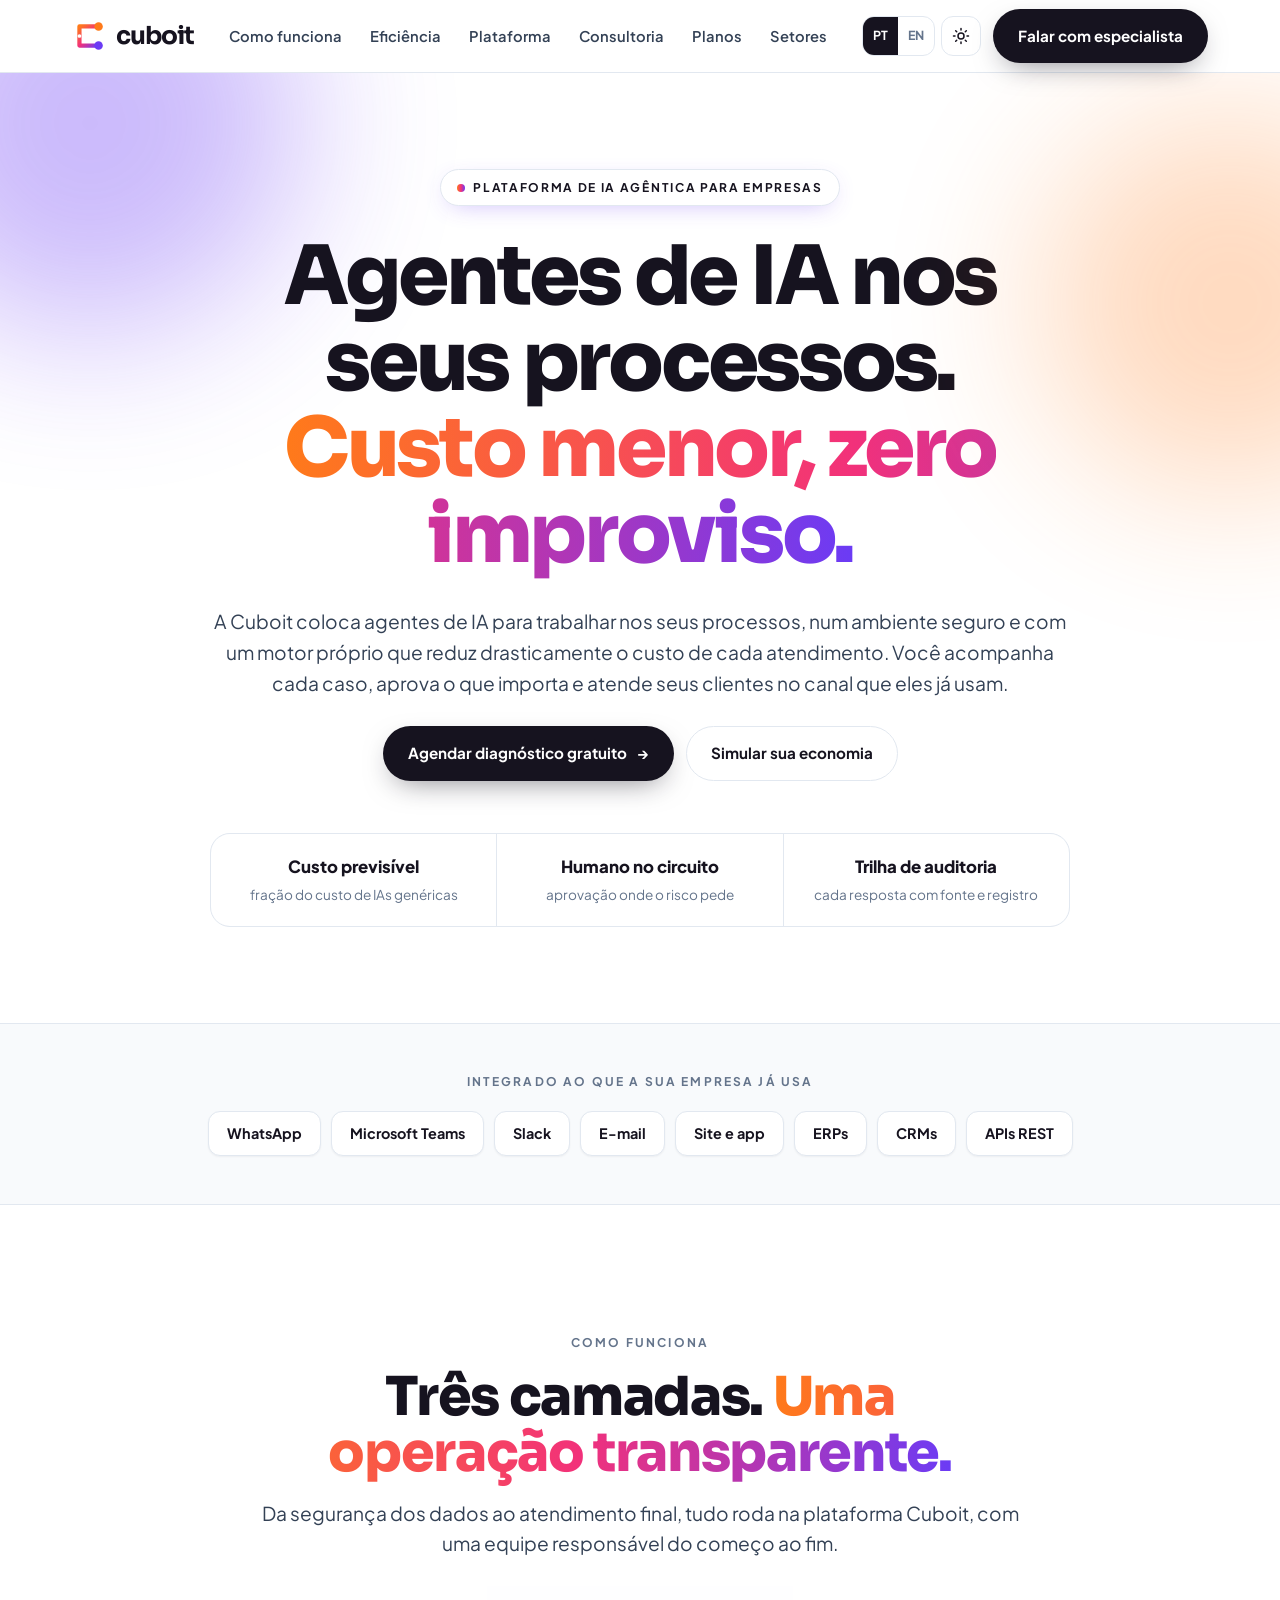
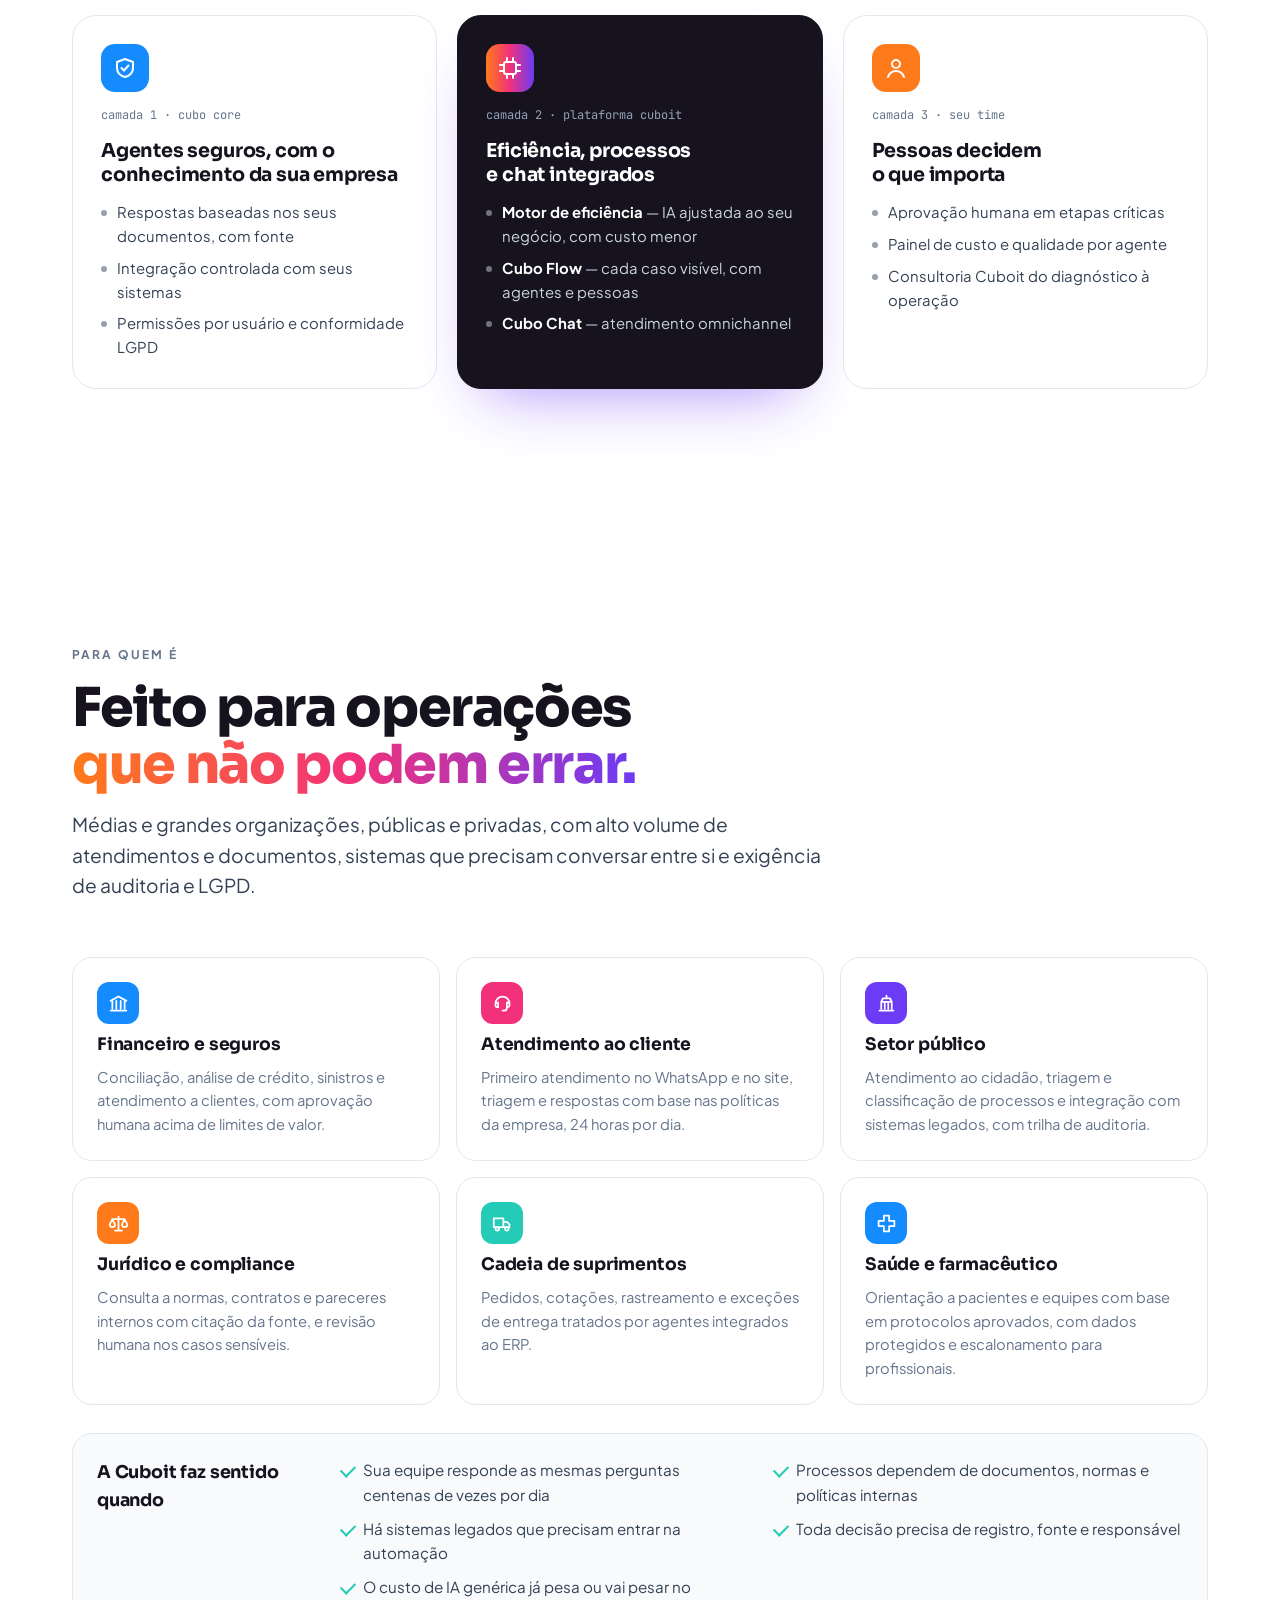
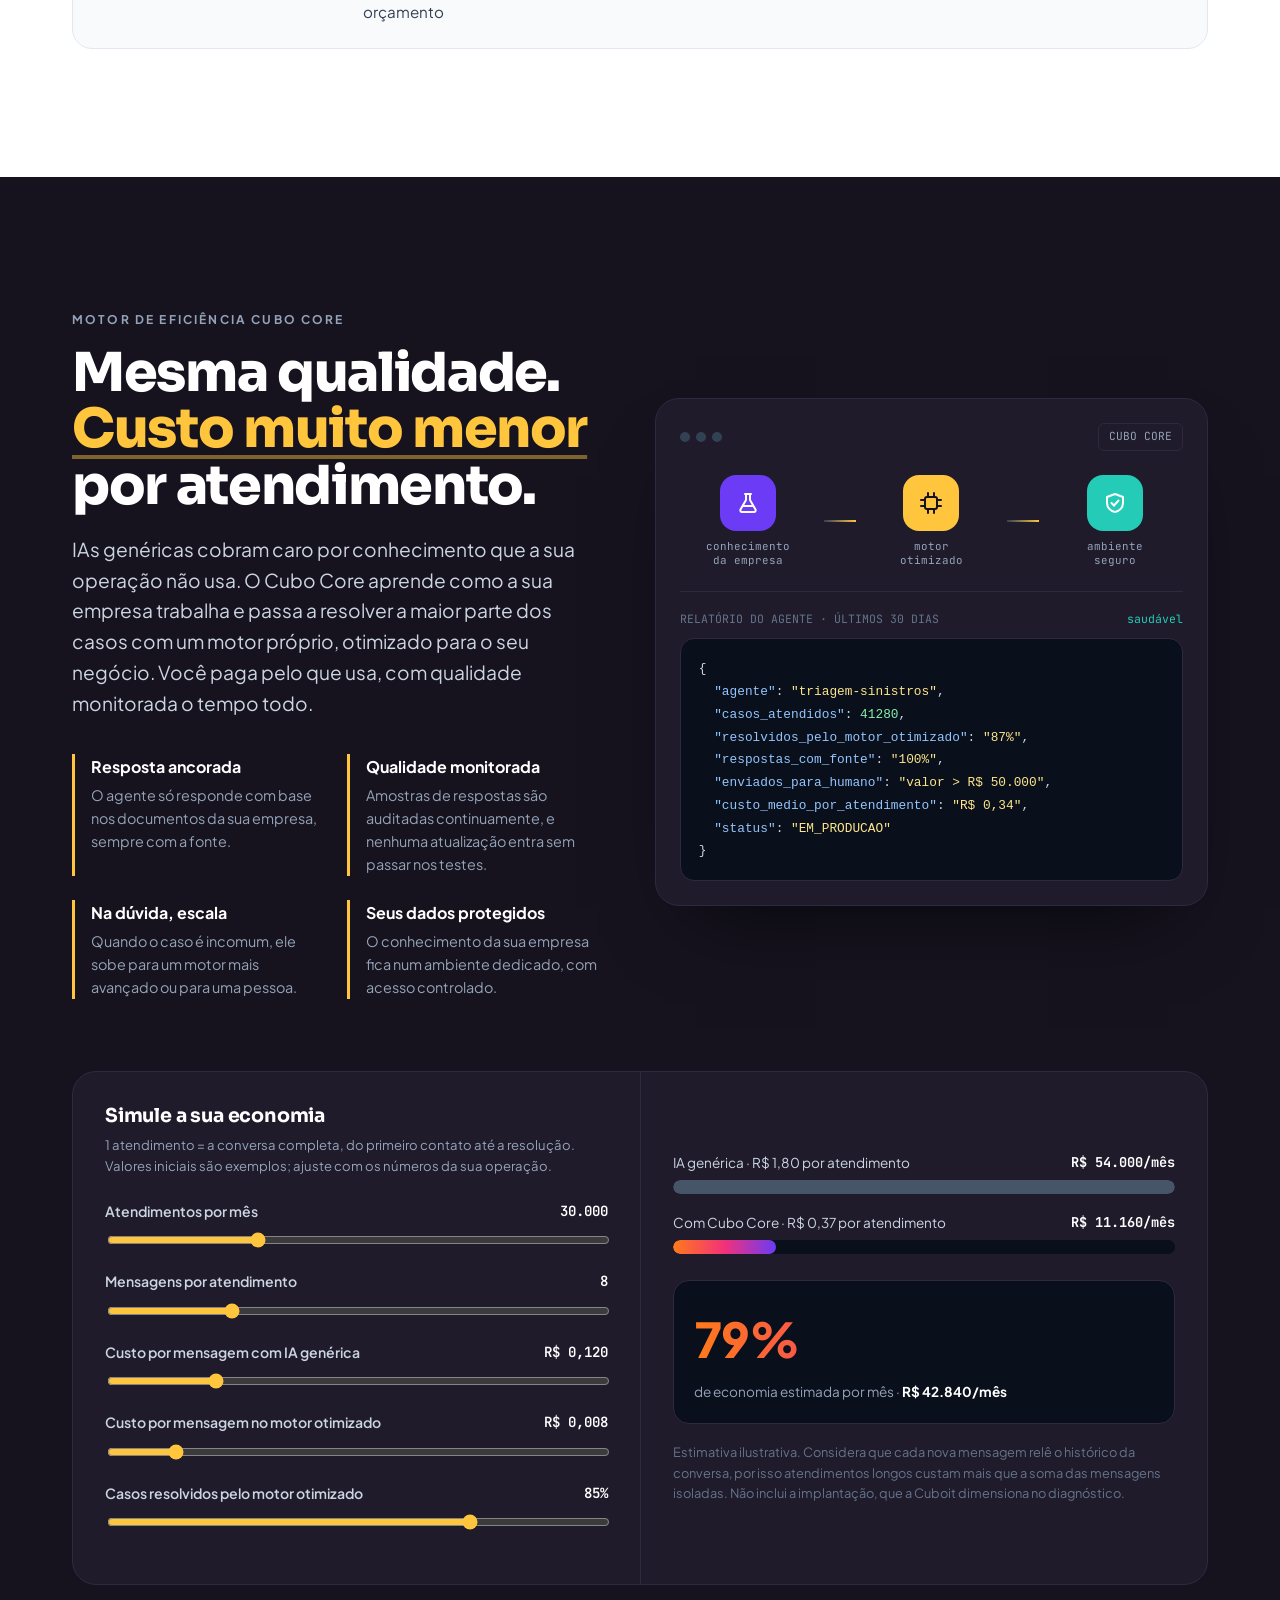
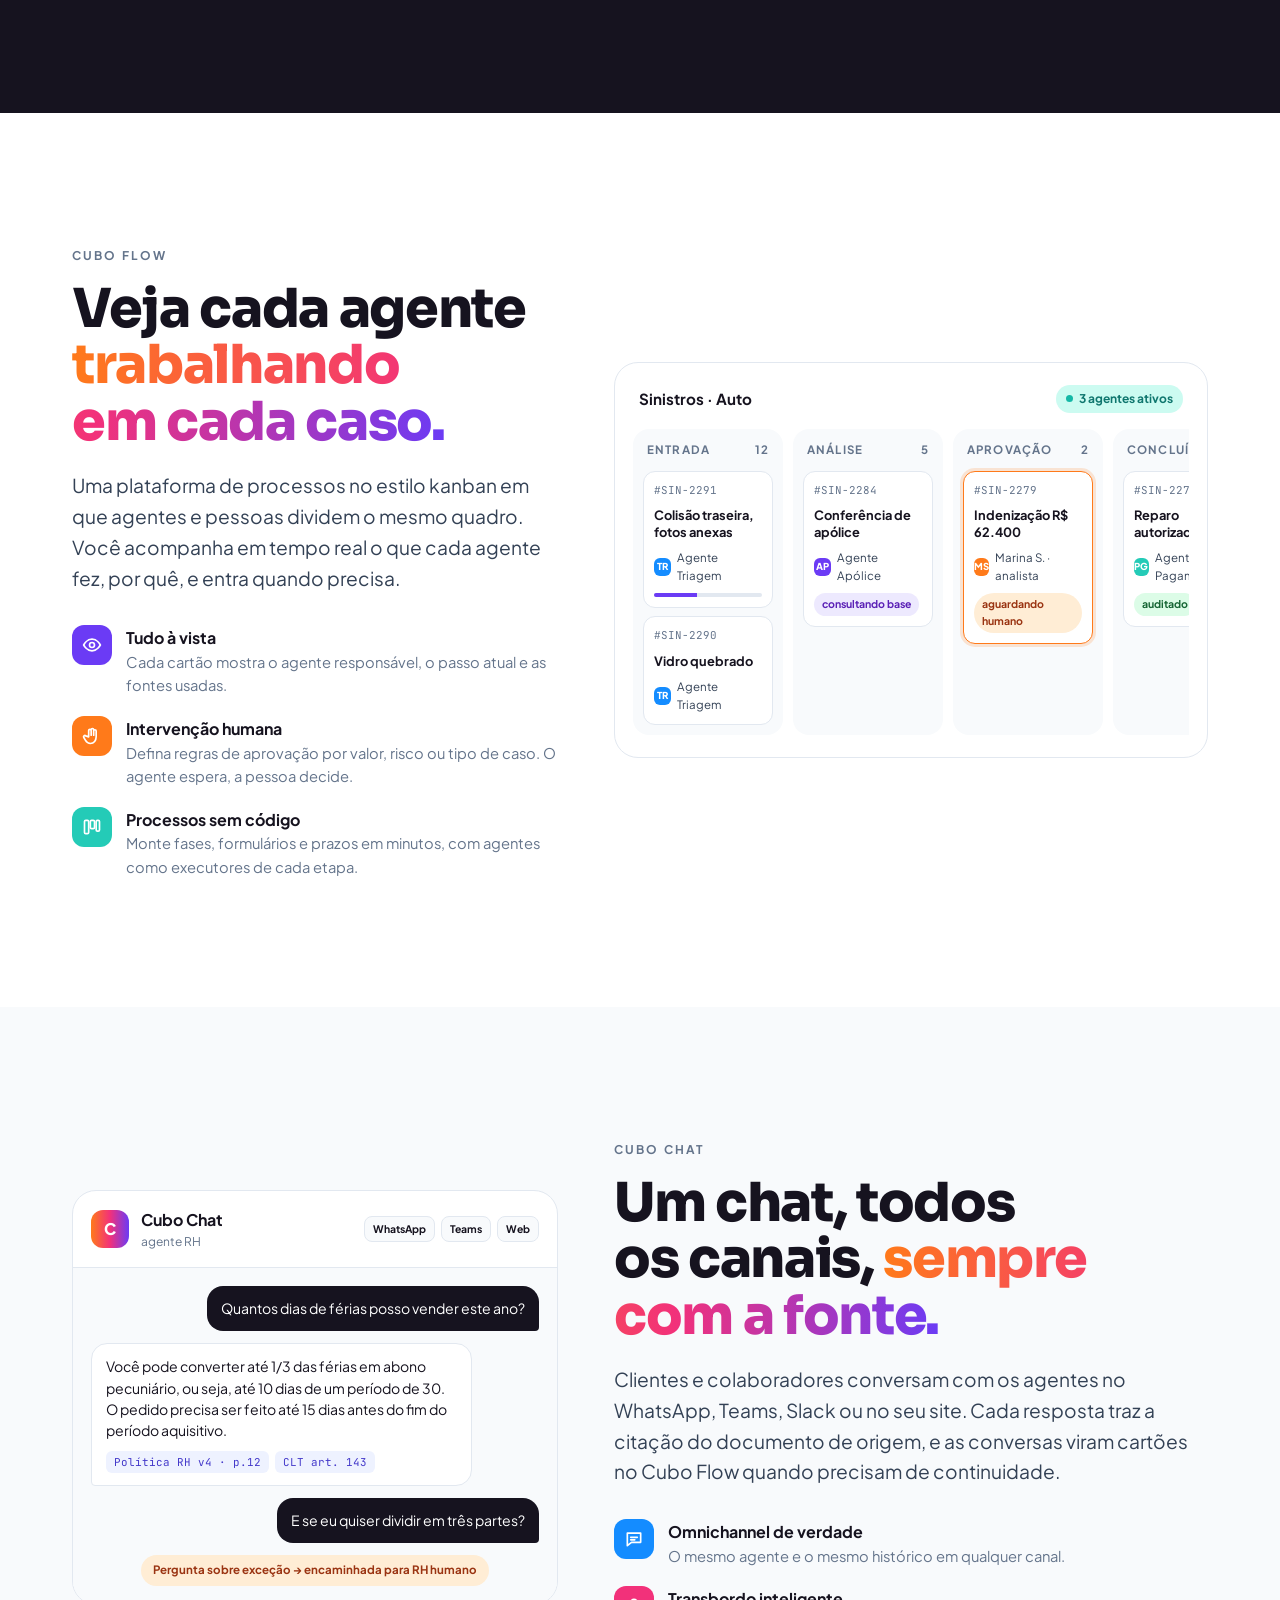
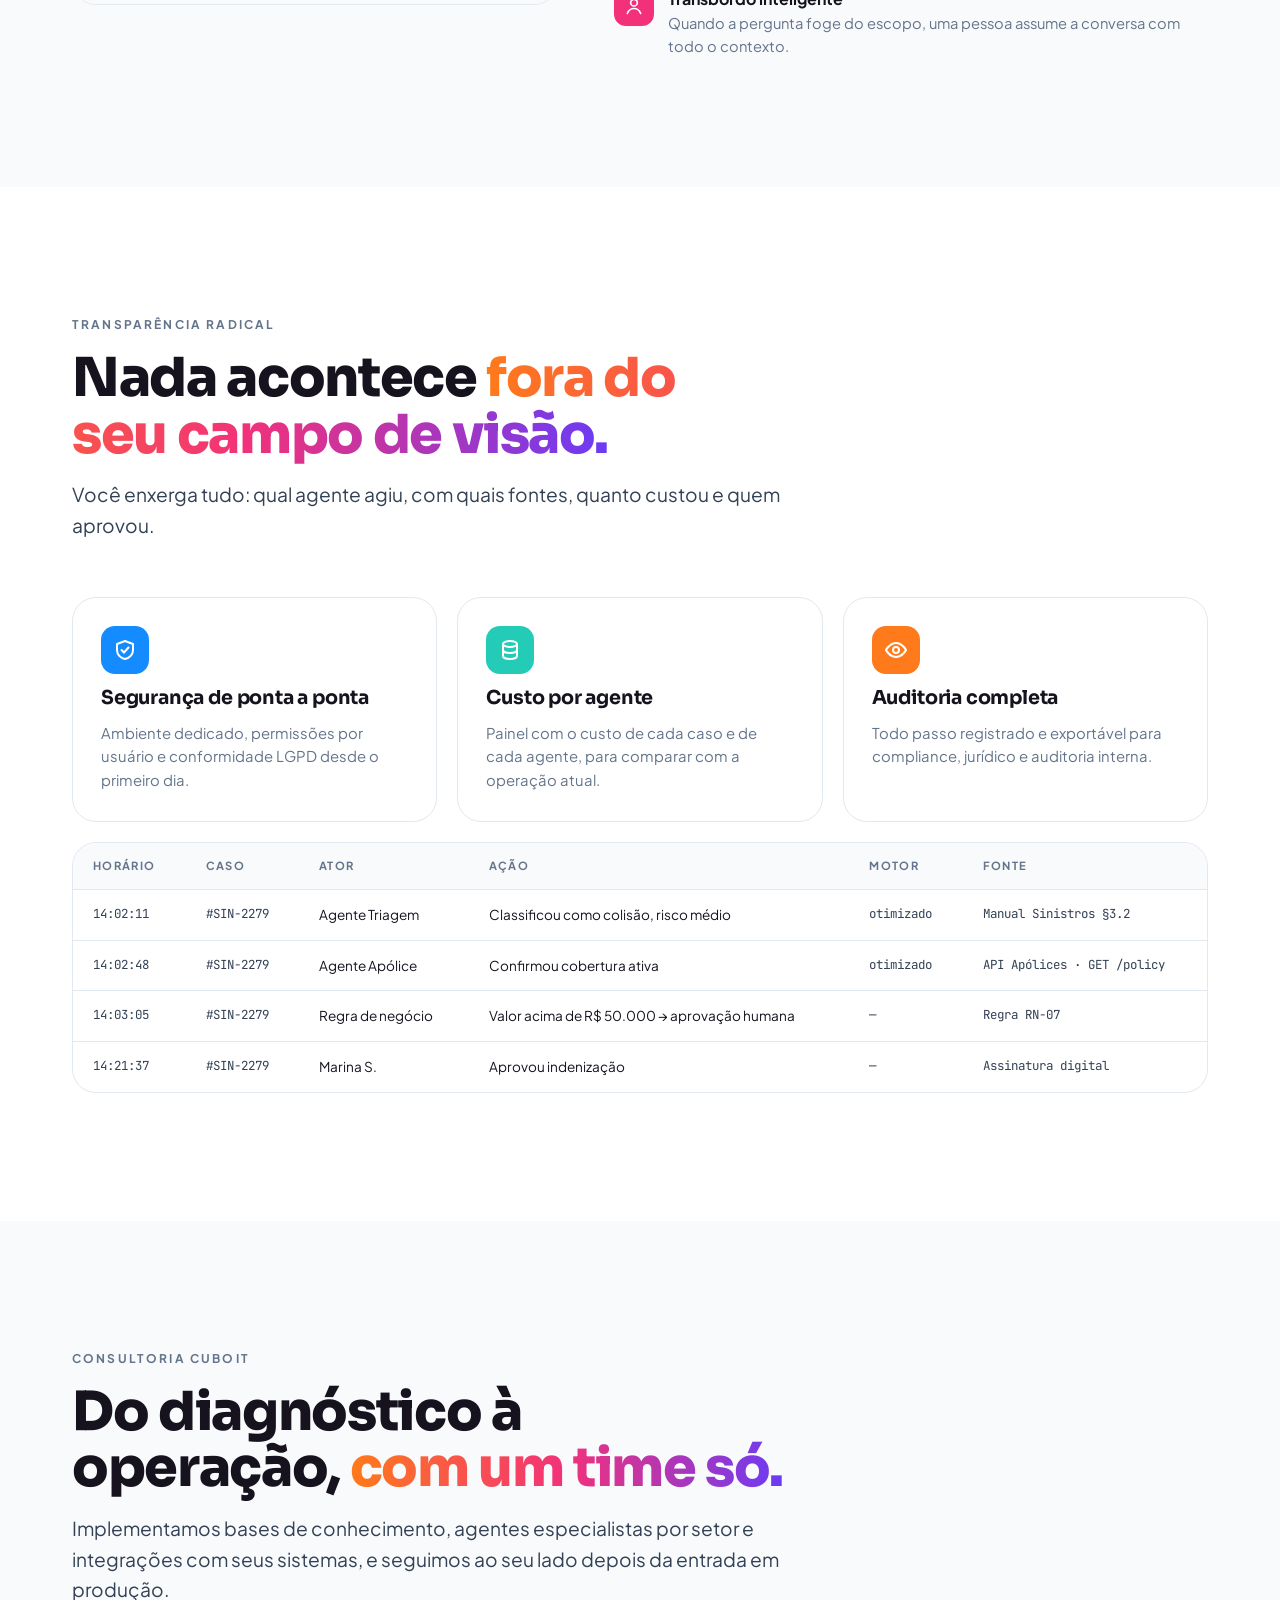
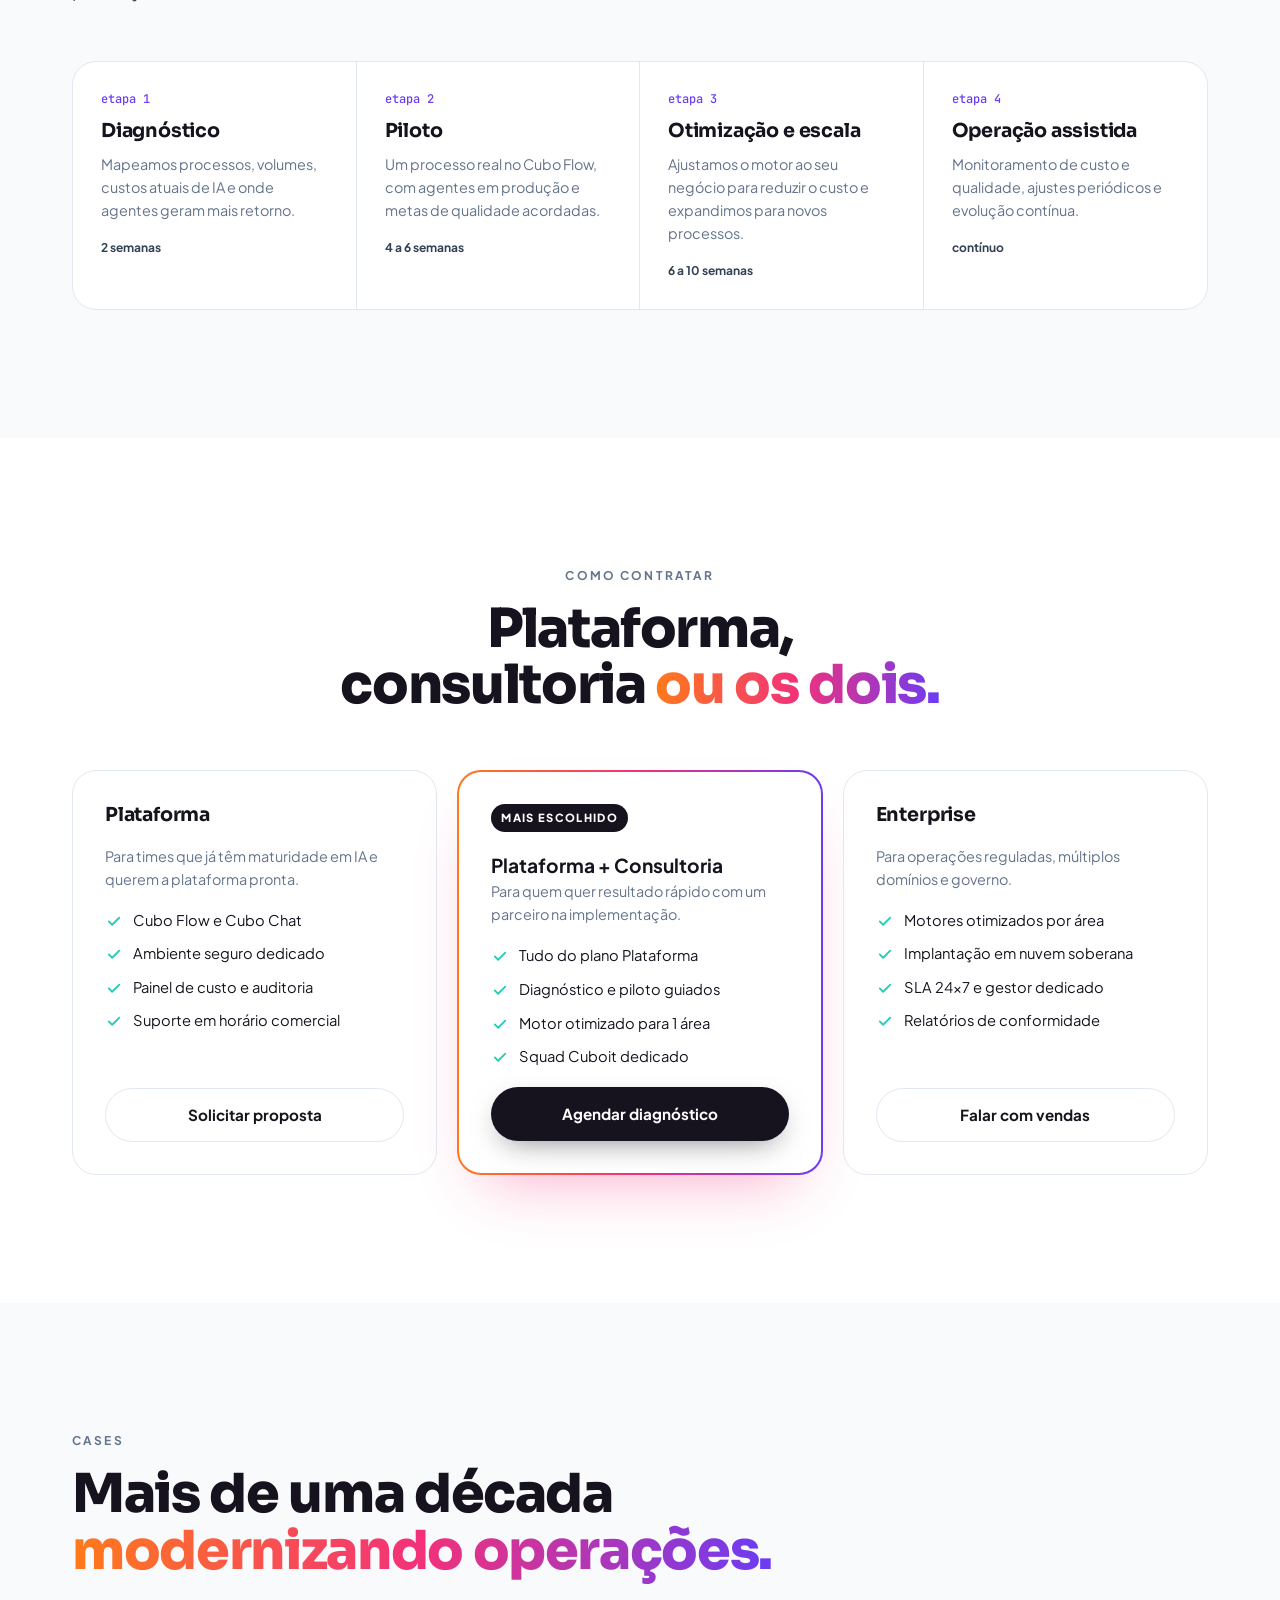
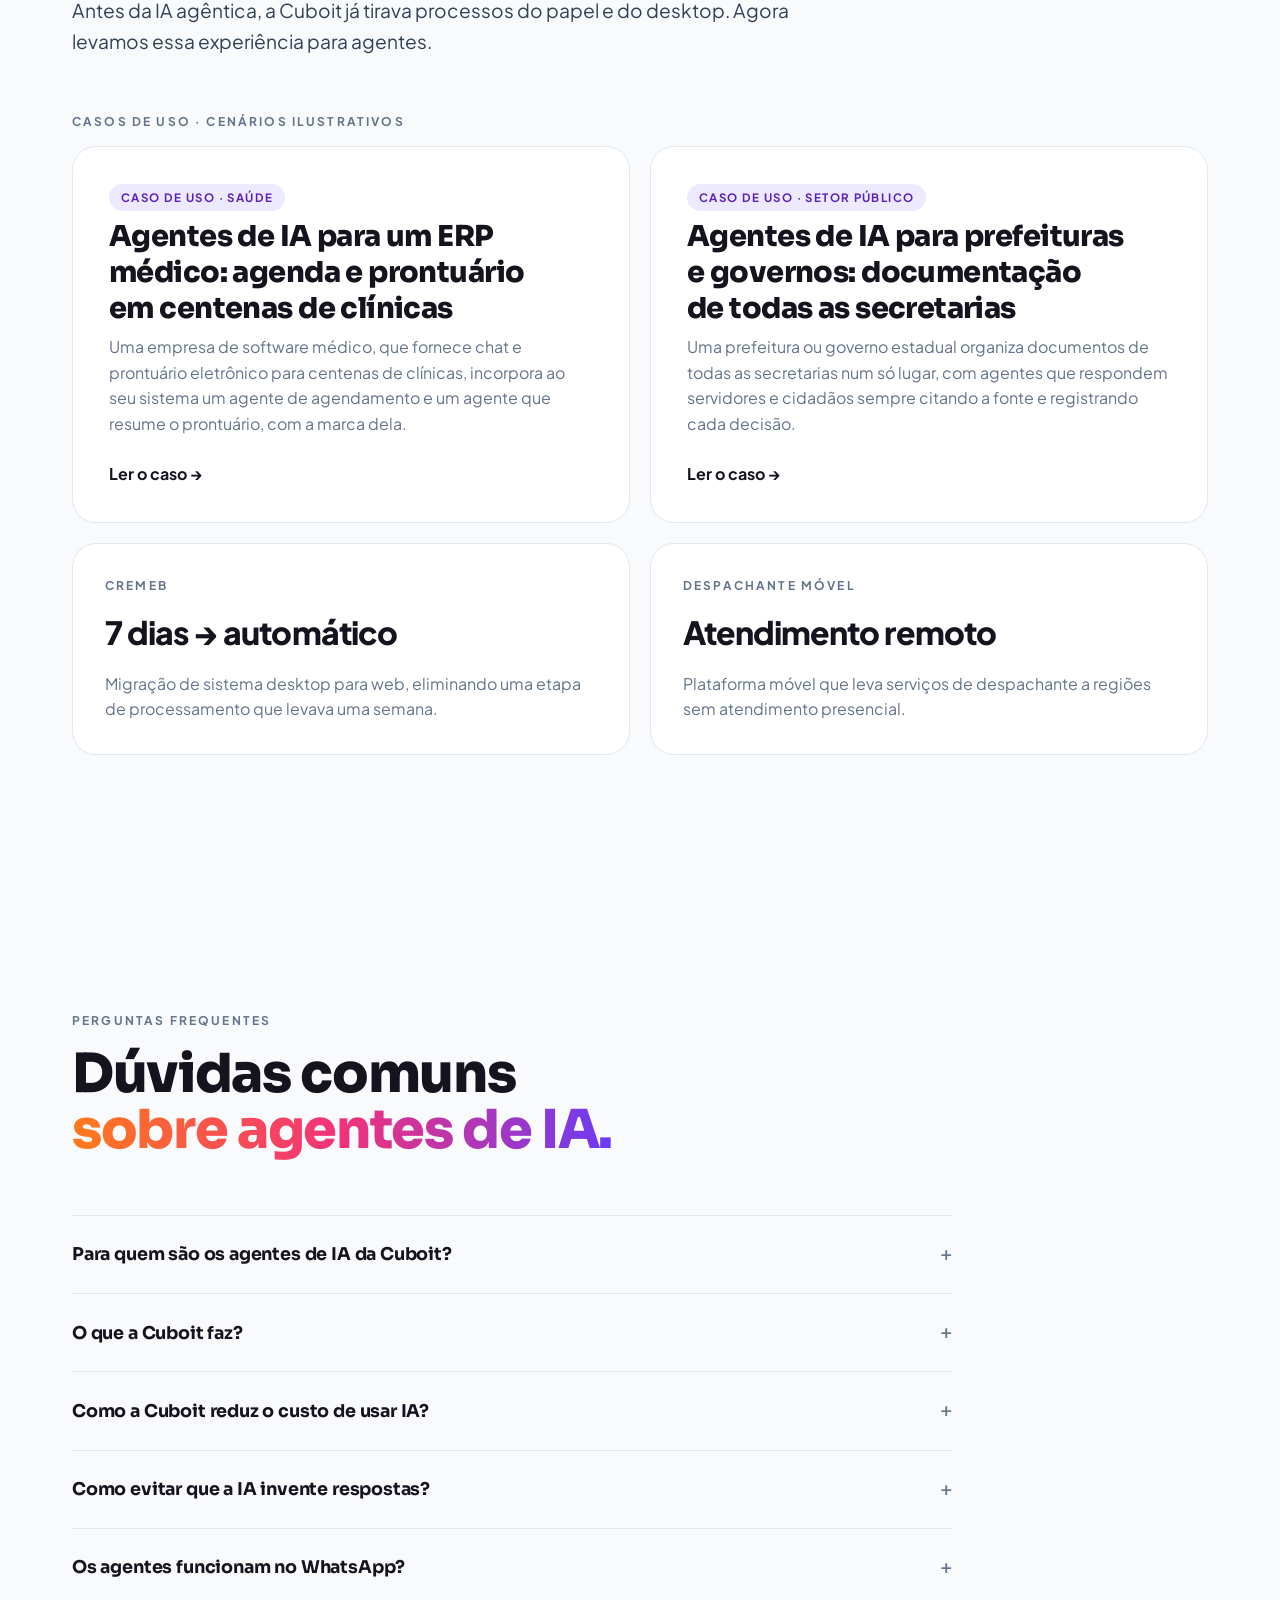
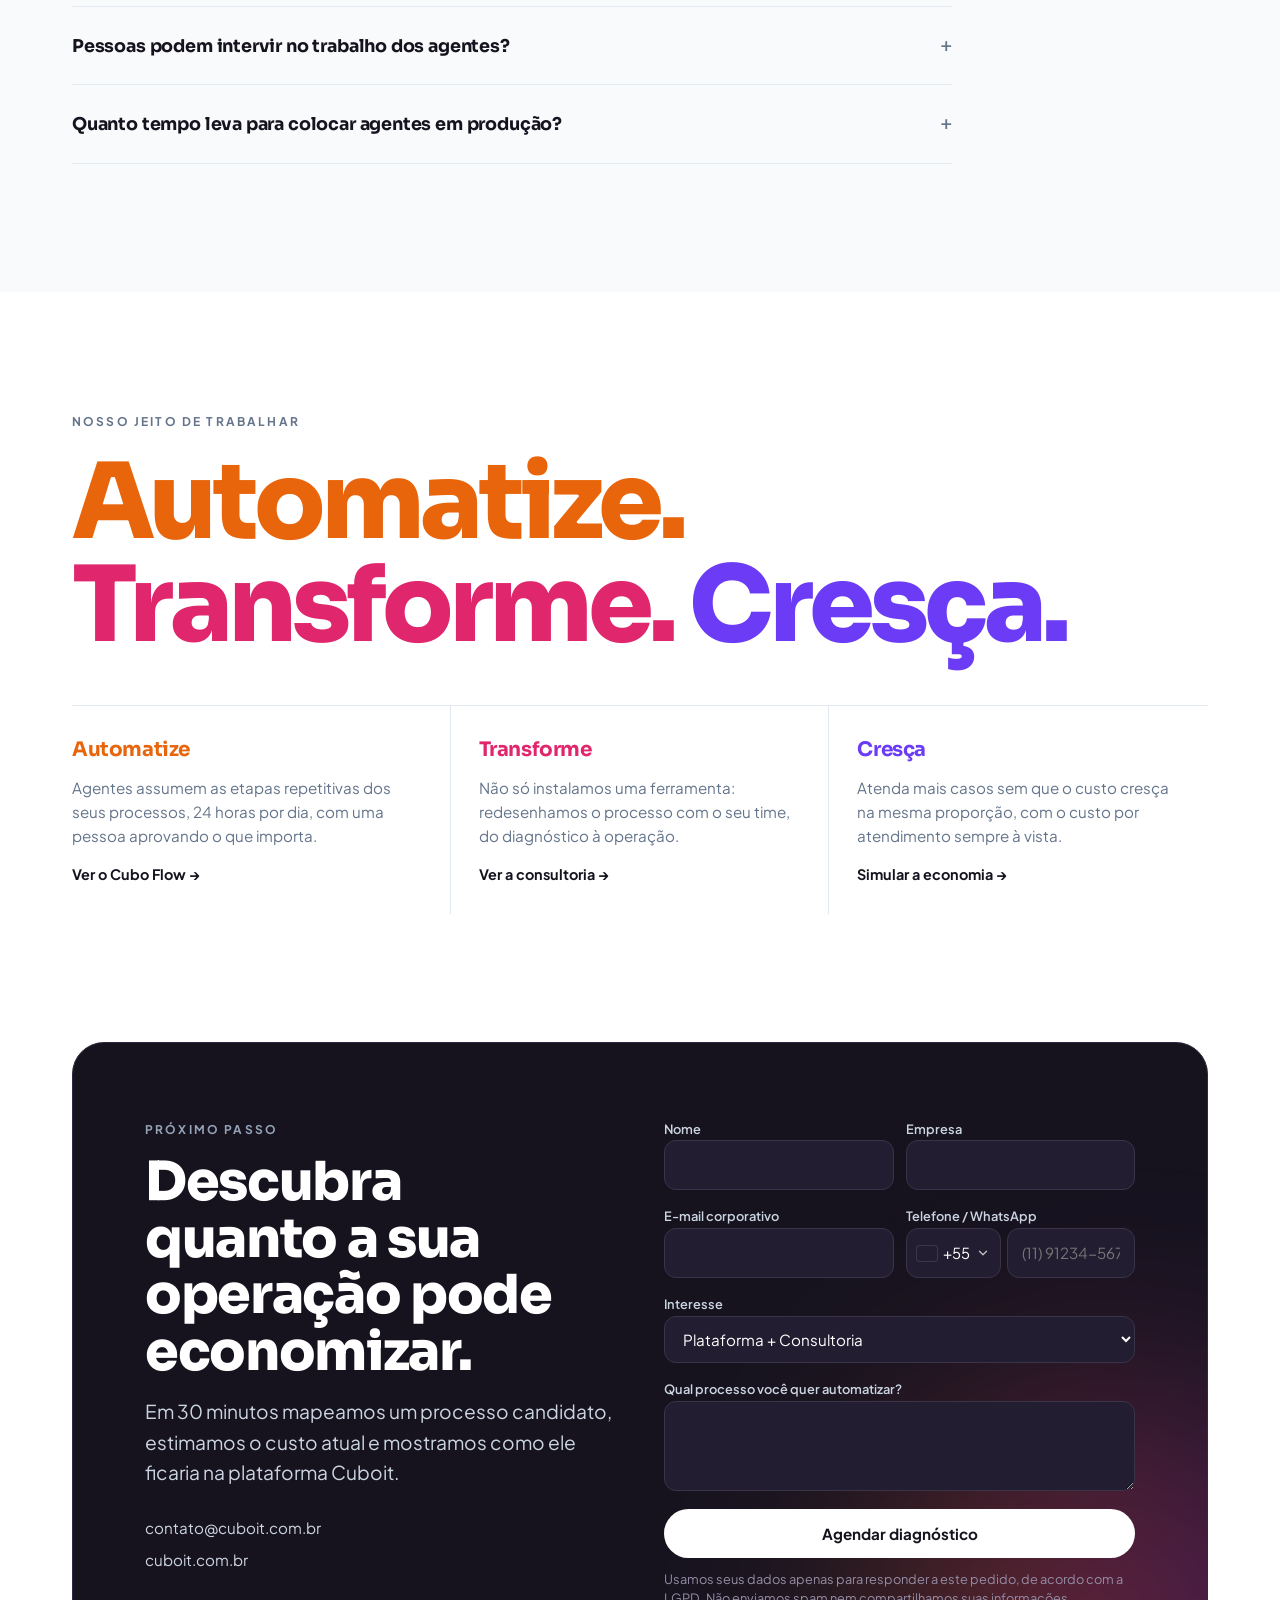
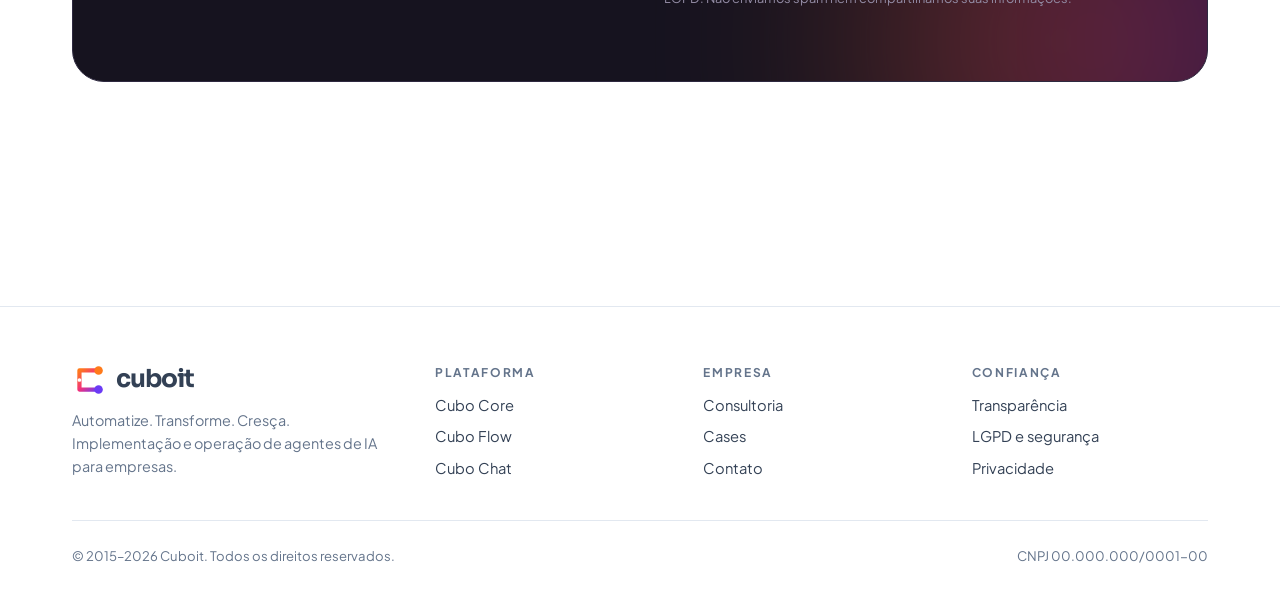
==== commit 7d49ea9a: "Caso de saúde passa a ser de um ERP médico que atende centenas de clínicas O cliente é a empresa de " ====
--- a/index.html
+++ b/index.html
@@ -185,7 +185,7 @@
 <link rel="preconnect" href="https://fonts.googleapis.com">
 <link rel="preconnect" href="https://fonts.gstatic.com" crossorigin>
 <link rel="stylesheet" href="https://fonts.googleapis.com/css2?family=Sora:wght@600;700;800&family=Plus+Jakarta+Sans:wght@400;500;600;700;800&family=JetBrains+Mono:wght@400;500&display=swap">
-<link rel="stylesheet" href="css/style.css?v=202609282034">
+<link rel="stylesheet" href="css/style.css?v=202609282041">
 </head>
 <body>
 
@@ -546,8 +546,8 @@
     </div>
     <p class="eyebrow case-features-label">Casos de uso · cenários ilustrativos</p>
     <div class="case-features">
-      <a class="case-feature" href="/casos/clinicas-agenda-prontuario/">
-        <div><span class="uc-tag">Caso de uso · Saúde</span><h3>Agentes de IA para clínicas: agenda e prontuário</h3><p>Uma empresa de serviços médicos oferece às clínicas clientes um agente de agendamento no WhatsApp e um agente que resume o prontuário para o médico, com fonte em cada informação.</p></div>
+      <a class="case-feature" href="/casos/erp-medico-agenda-prontuario/">
+        <div><span class="uc-tag">Caso de uso · Saúde</span><h3>Agentes de IA para um ERP médico: agenda e prontuário em centenas de clínicas</h3><p>Uma empresa de software médico, que fornece chat e prontuário eletrônico para centenas de clínicas, incorpora ao seu sistema um agente de agendamento e um agente que resume o prontuário, com a marca dela.</p></div>
         <span class="go">Ler o caso <span aria-hidden="true">→</span></span>
       </a>
       <a class="case-feature" href="/casos/governo-documentacao/">
@@ -655,6 +655,6 @@
   </div>
 </footer>
 
-<script src="js/main.js?v=202609282034"></script>
+<script src="js/main.js?v=202609282041"></script>
 </body>
 </html>
--- a/css/style.css
+++ b/css/style.css
@@ -447,6 +447,6 @@
 .case-page .usecase{grid-template-columns:minmax(0,1fr)}
 .case-page .uc-agents{grid-template-columns:repeat(auto-fit,minmax(240px,1fr))}
 .case-page .uc-journey{border-left:0;border-top:1px solid var(--line)}
-.case-page .uc-journey ol{grid-template-columns:repeat(auto-fit,minmax(200px,1fr));gap:18px}
+.case-page .uc-journey ol{grid-template-columns:repeat(auto-fit,minmax(170px,1fr));gap:18px}
 .case-page .uc-journey li{padding-bottom:0}
 .case-page .uc-journey li::after{display:none}
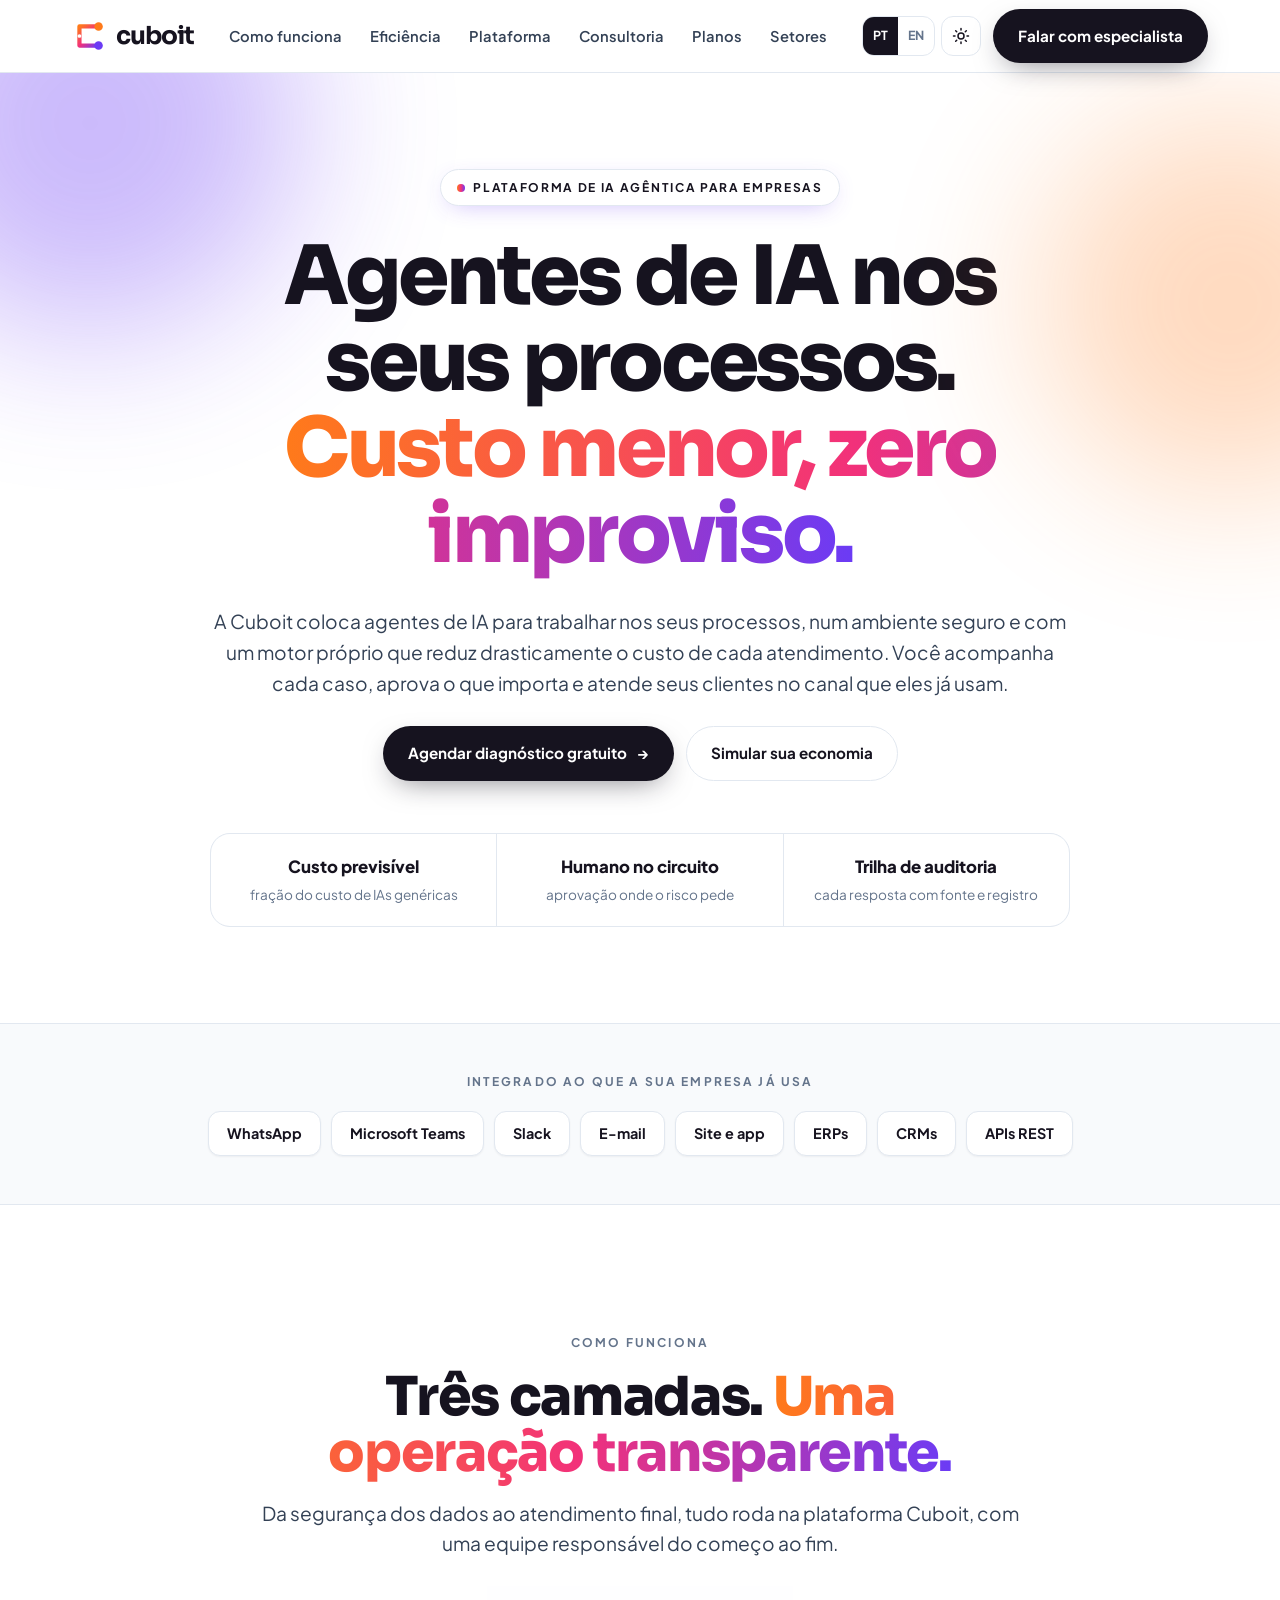
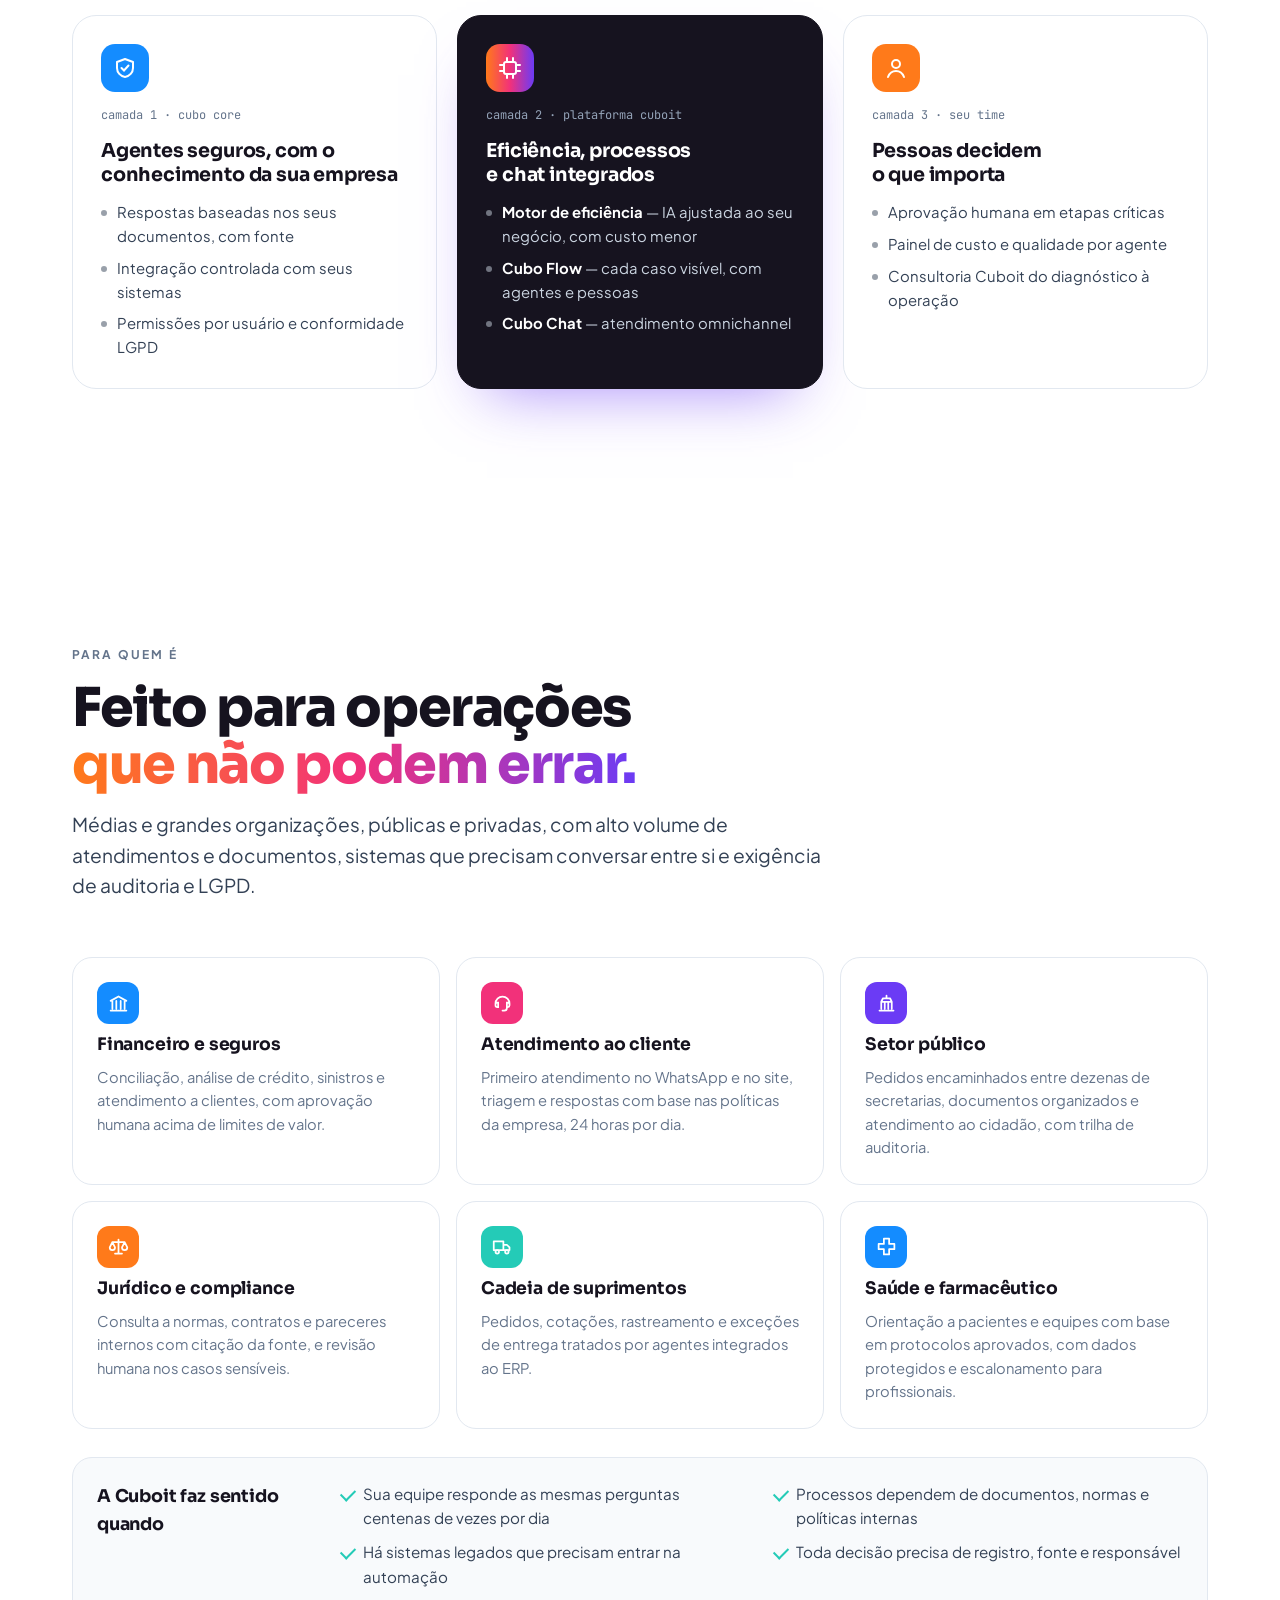
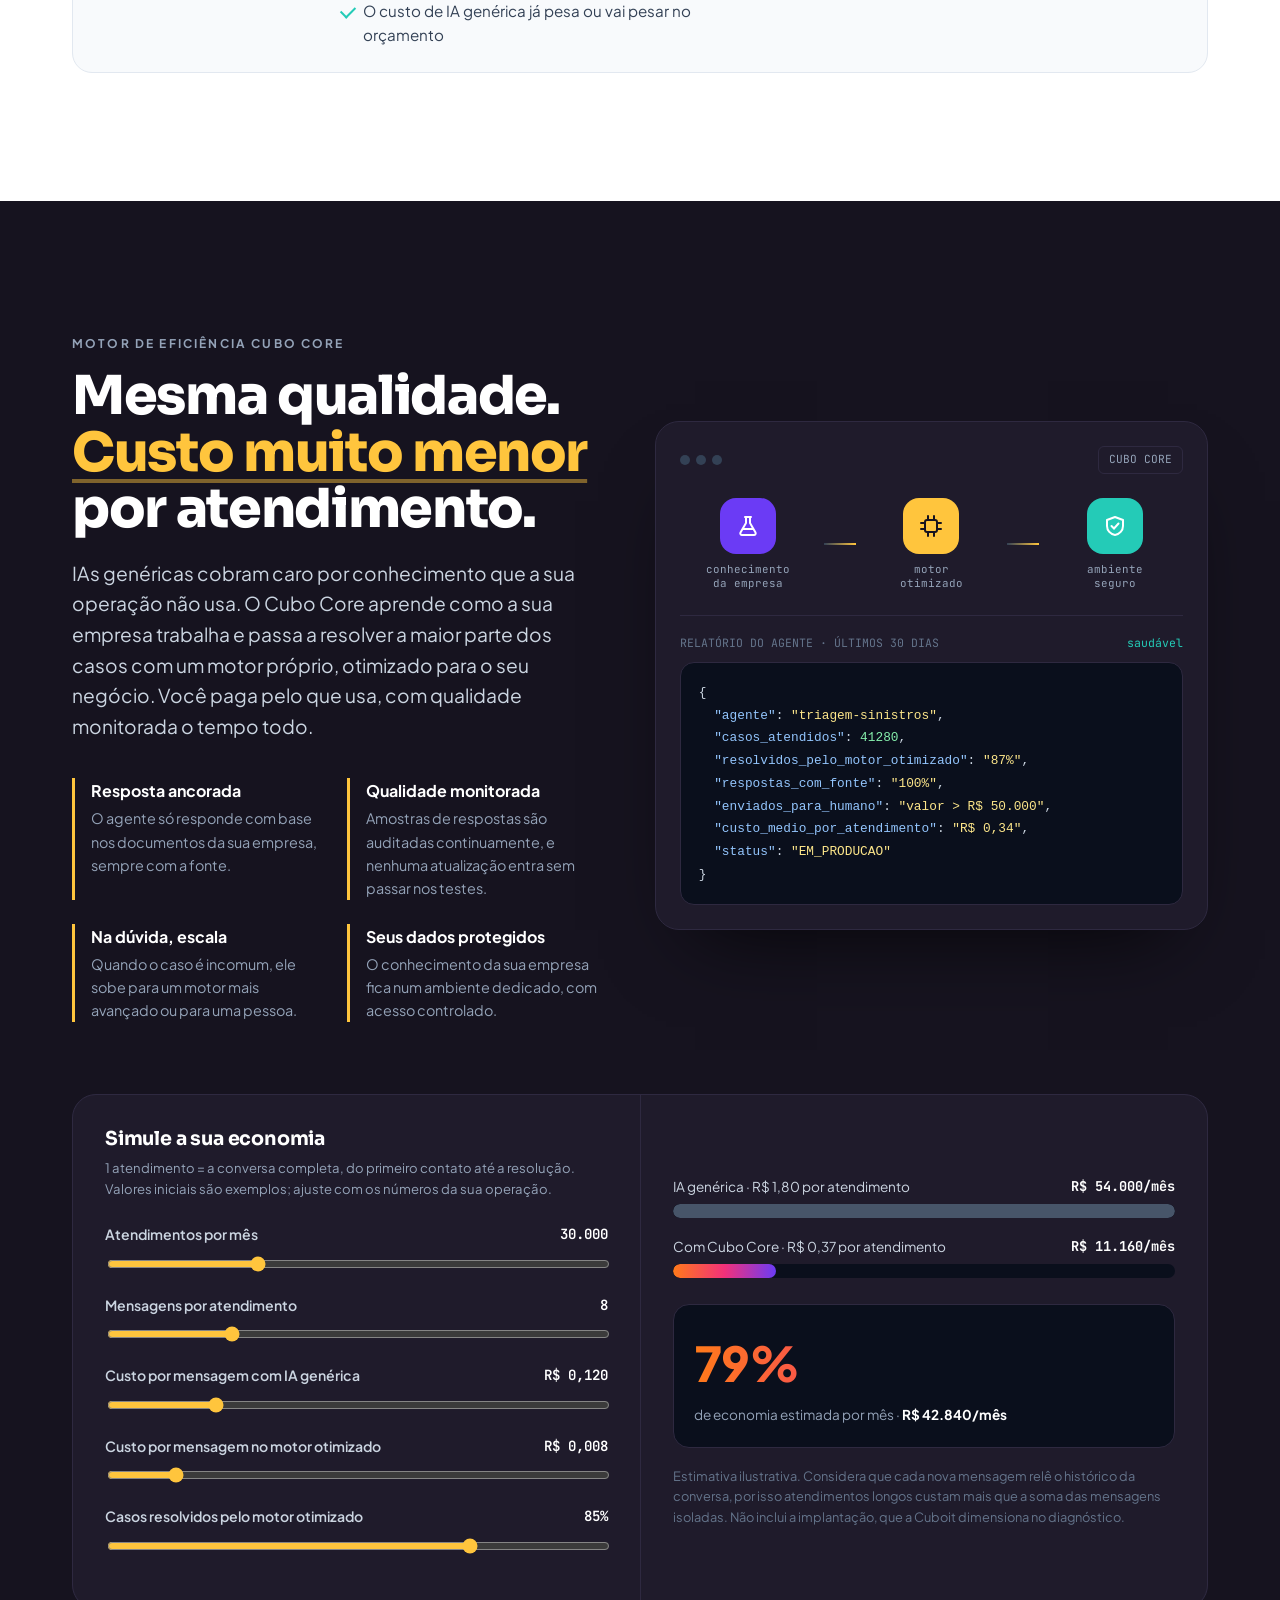
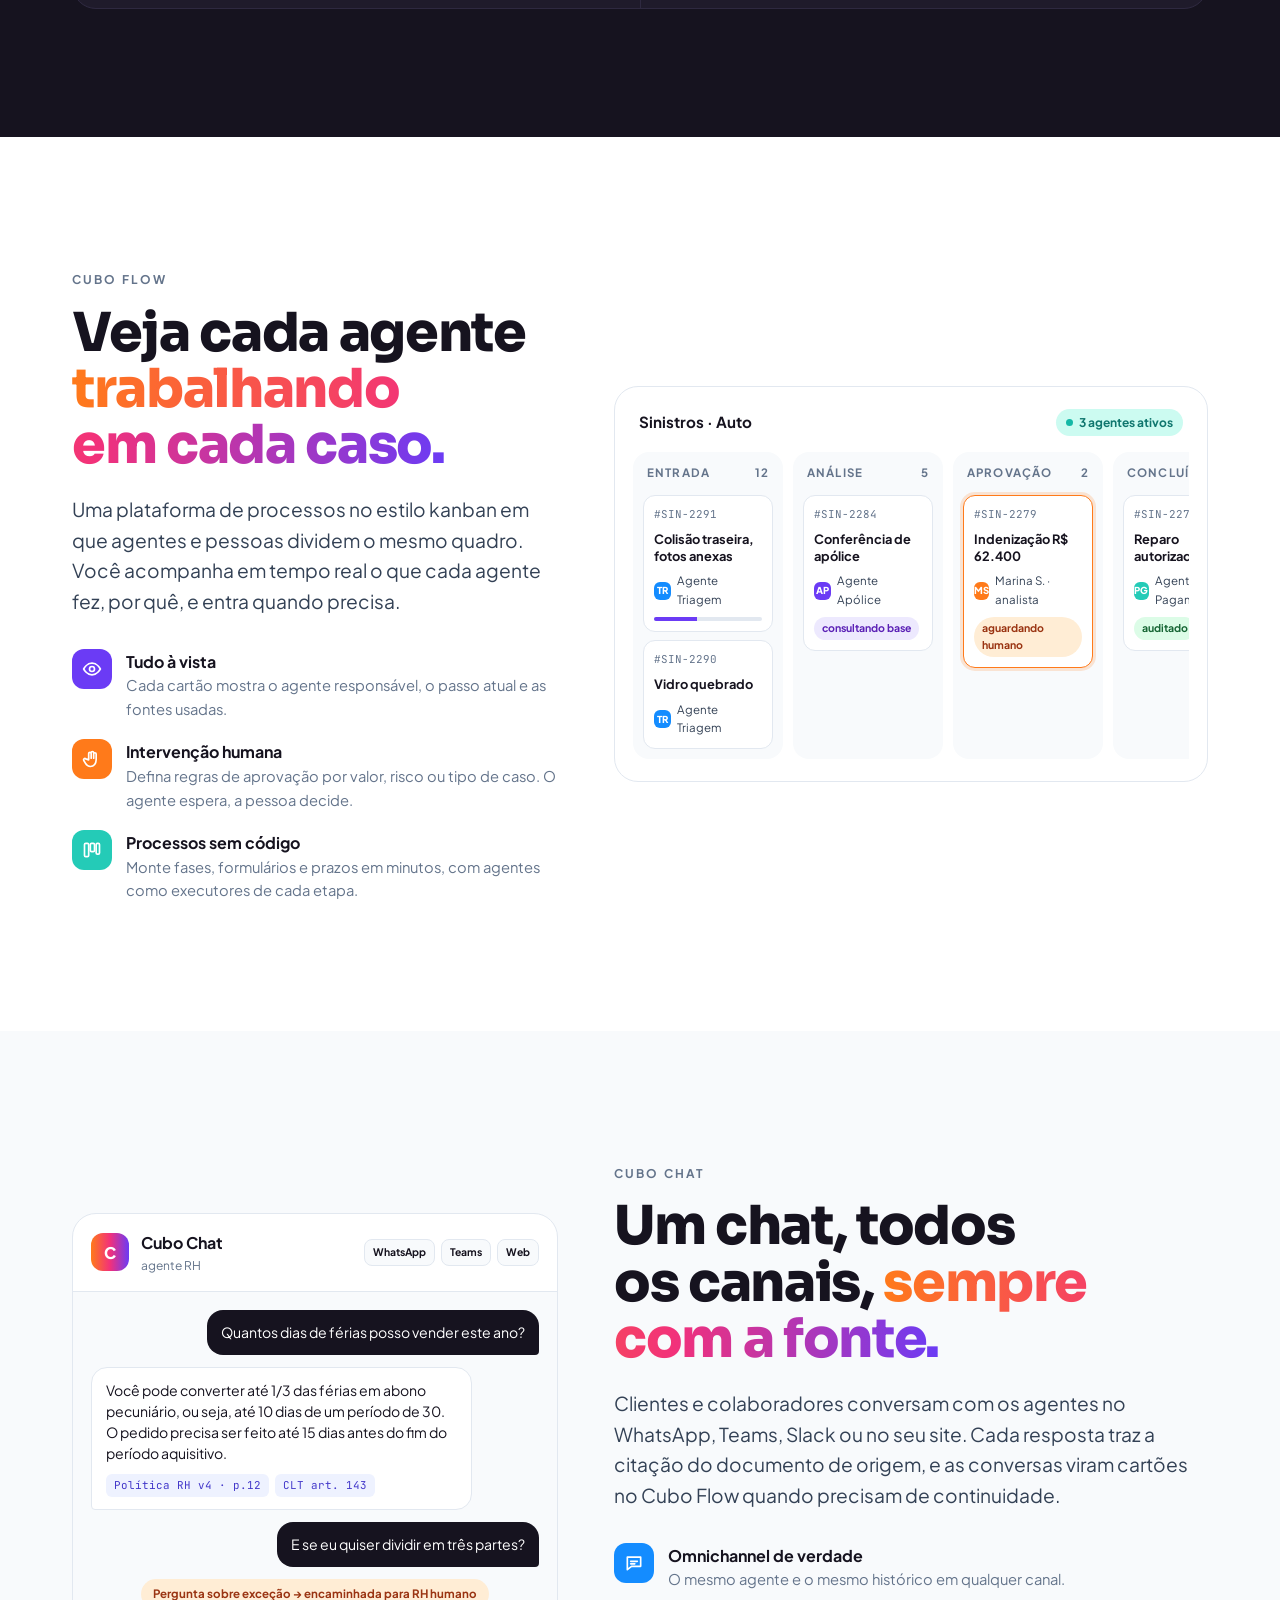
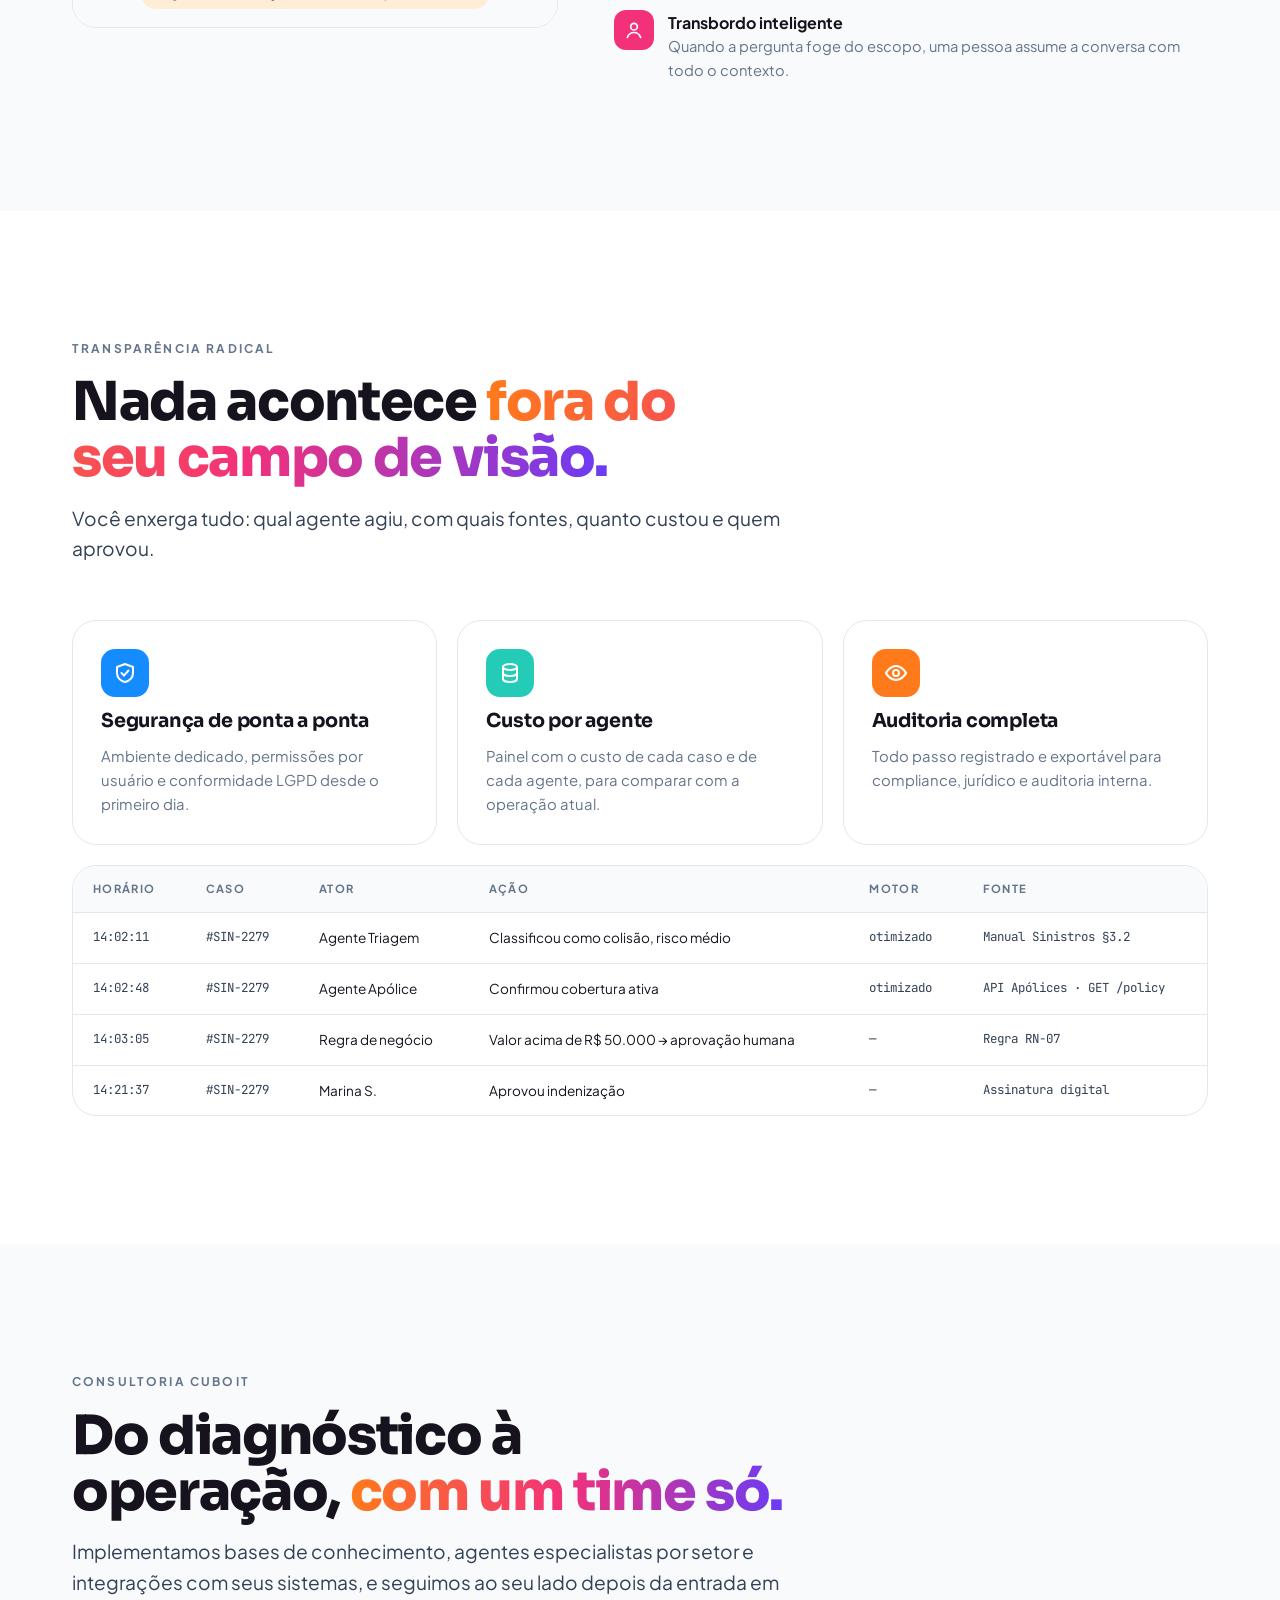
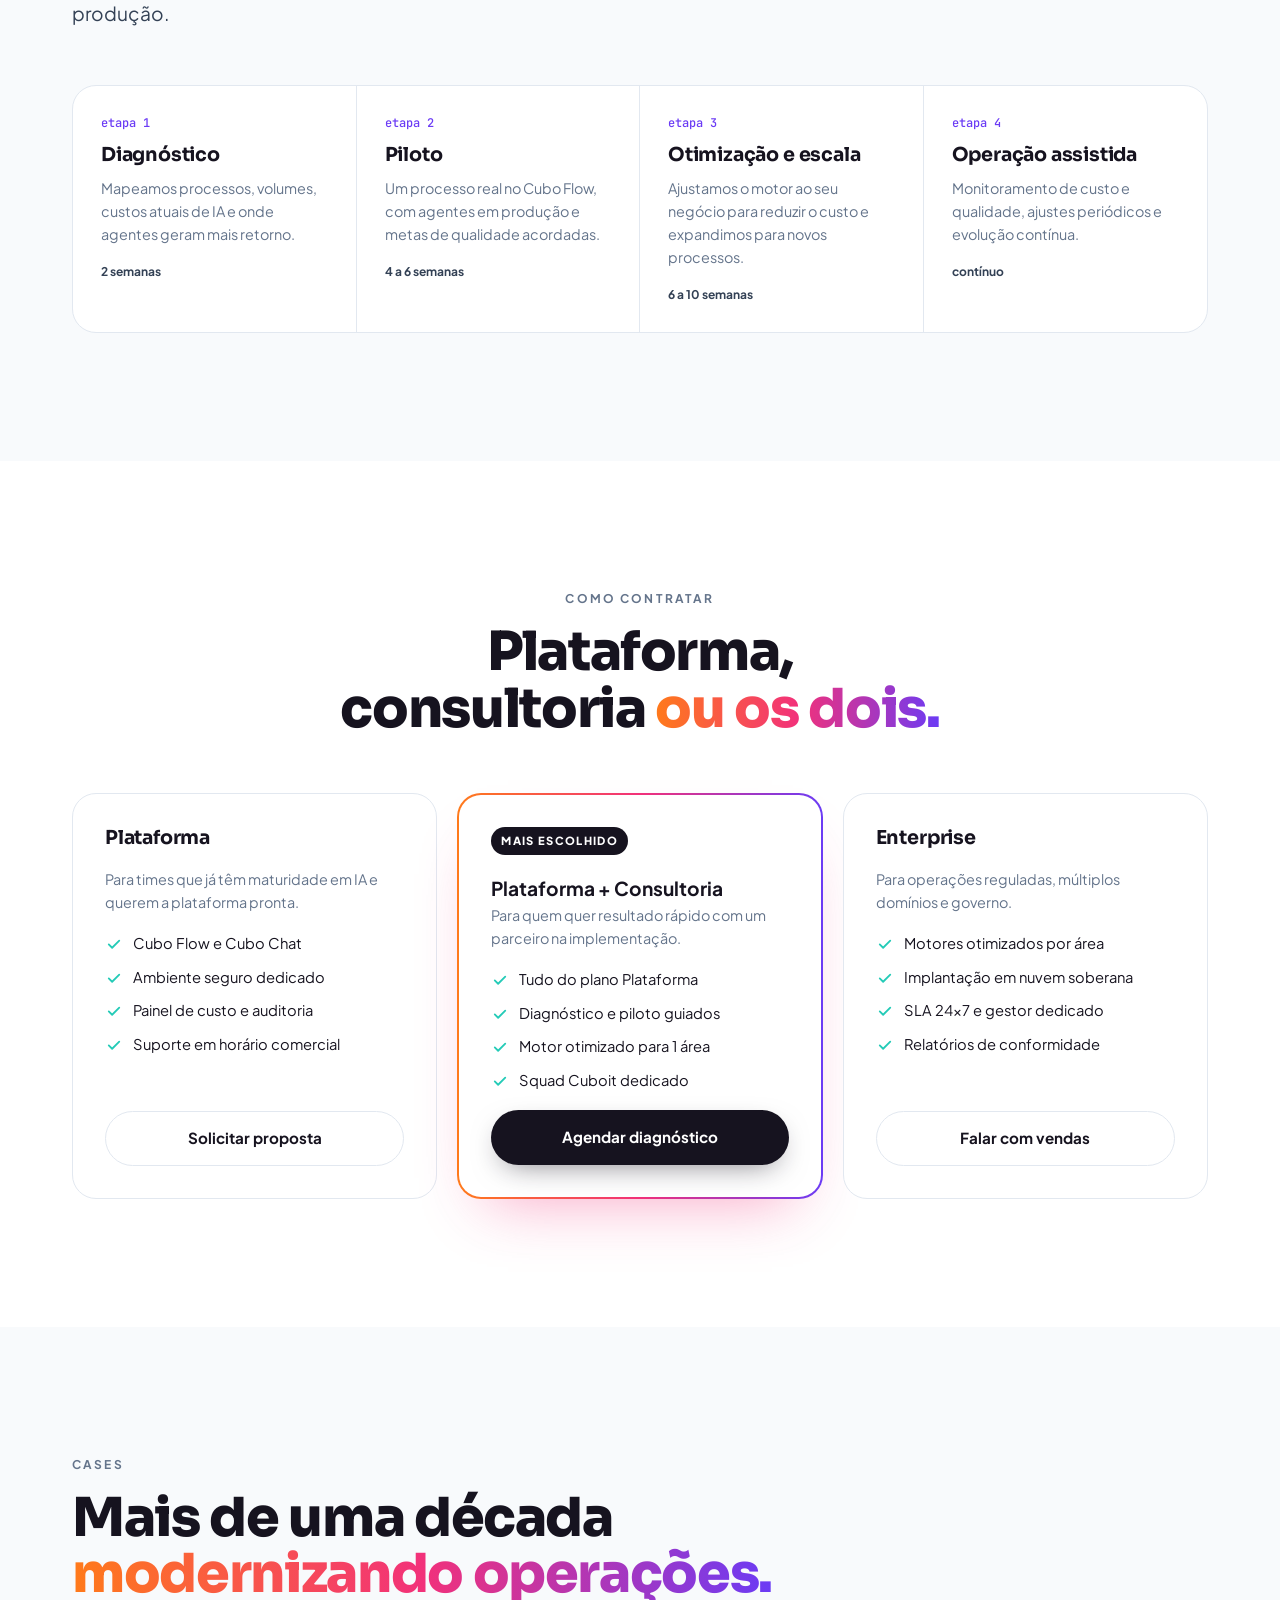
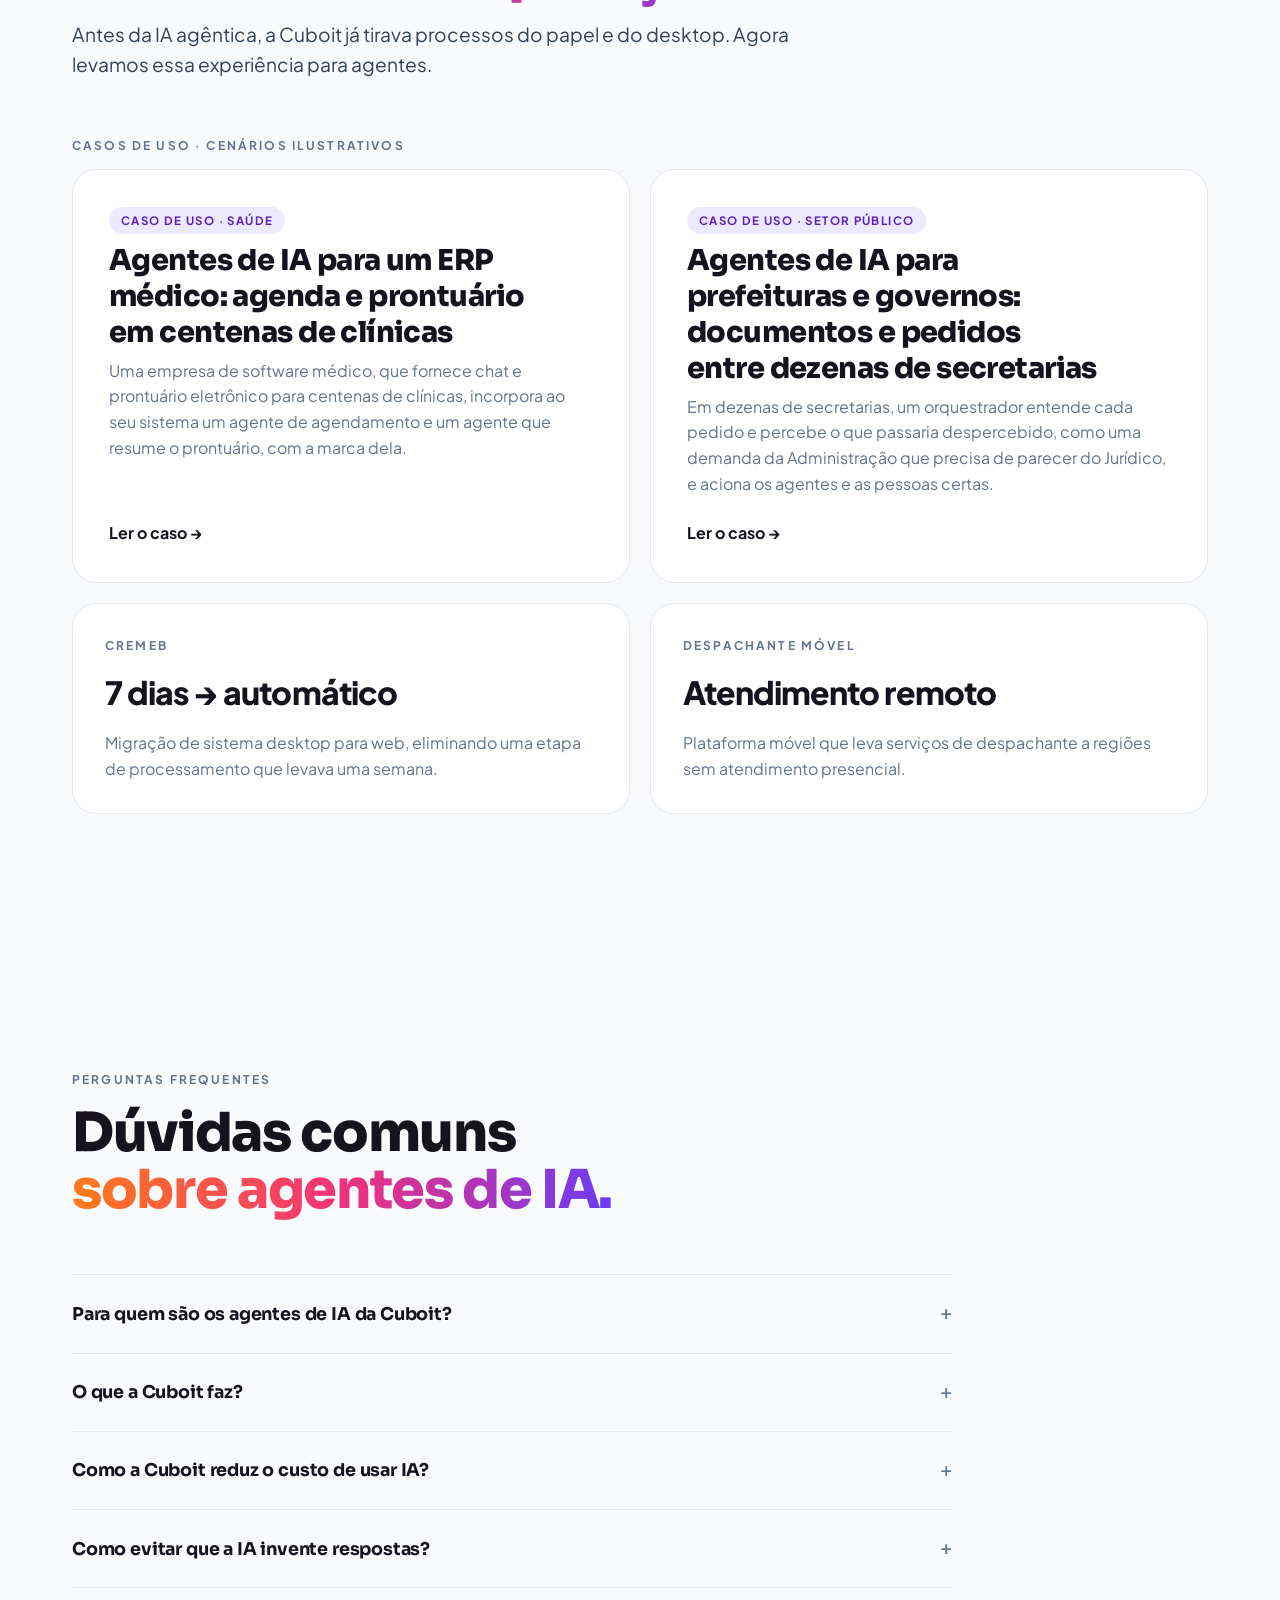
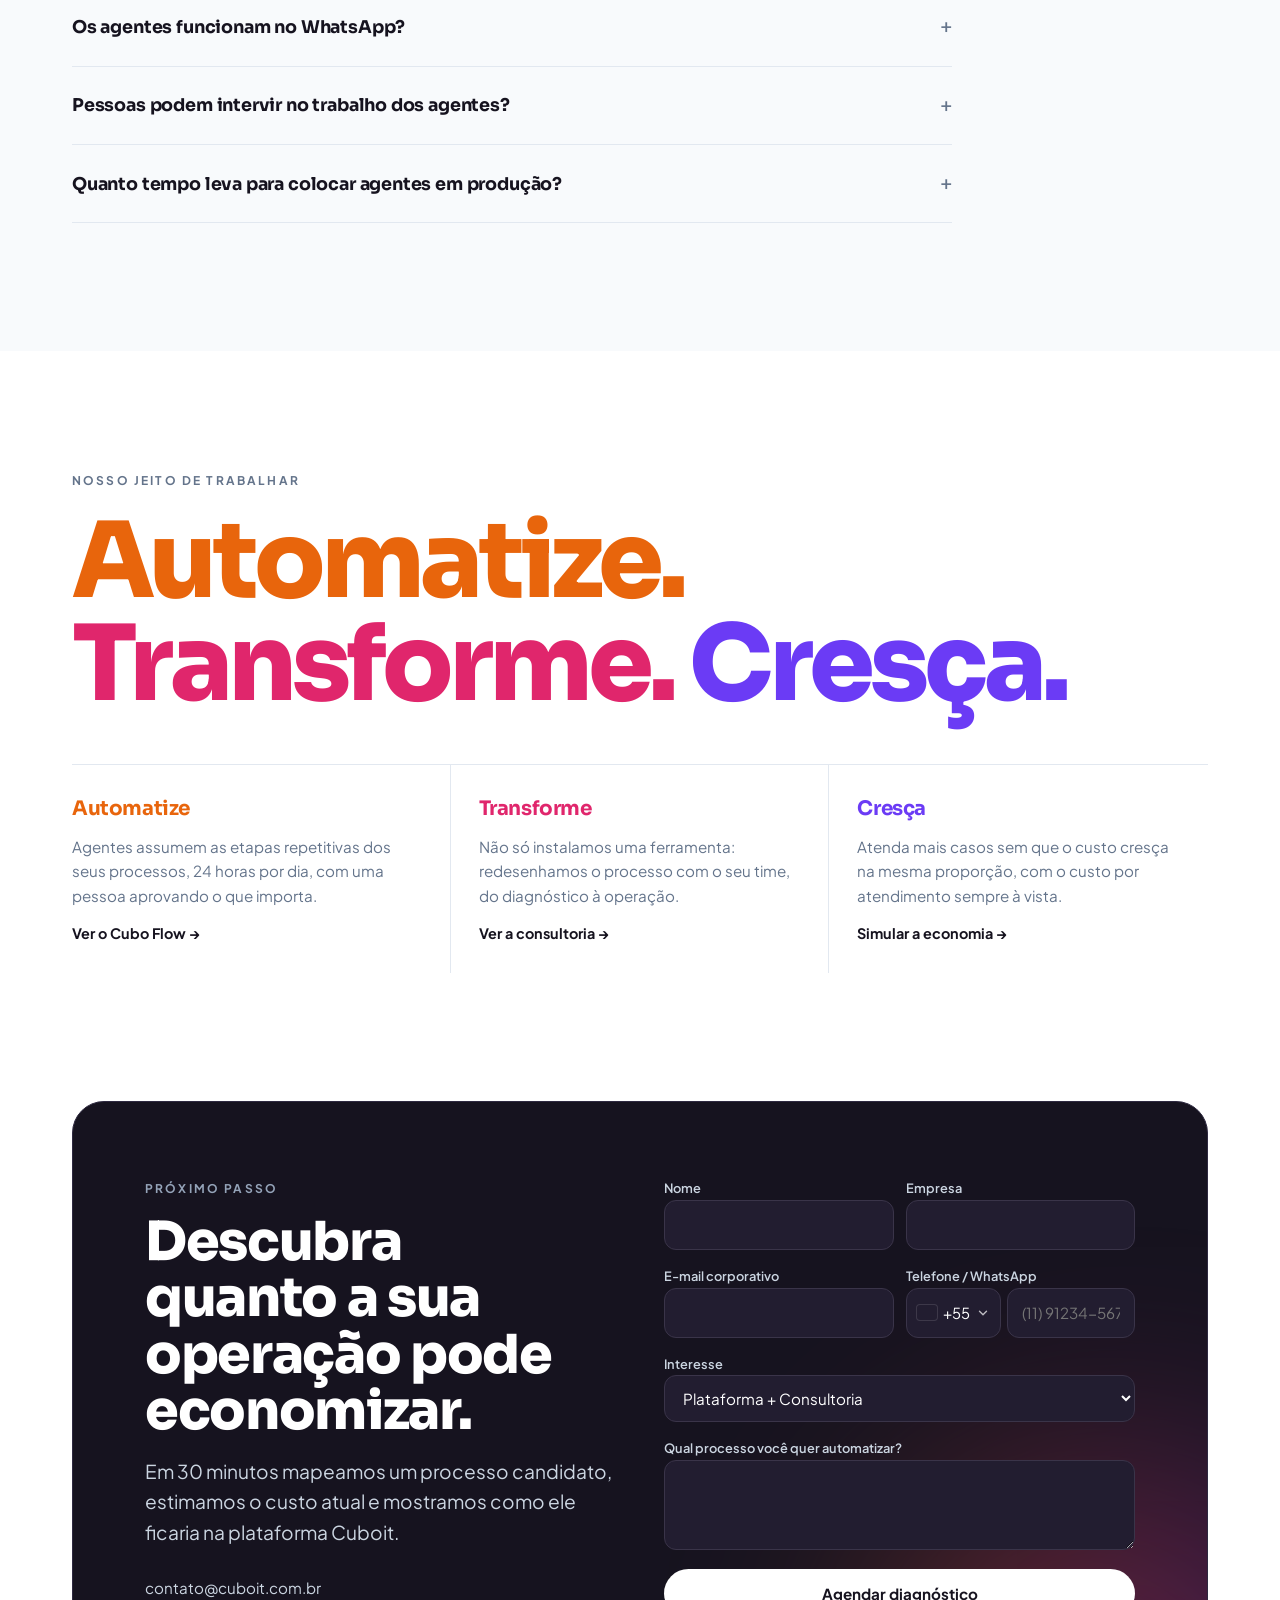
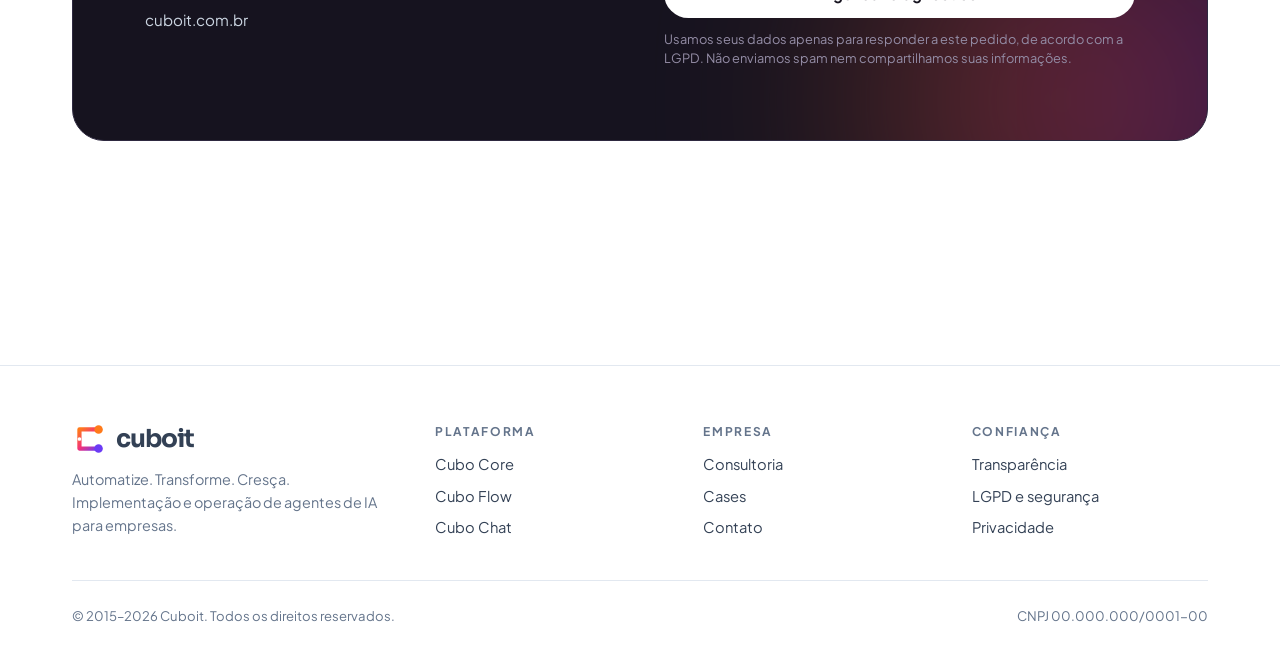
==== commit 586d3569: "Caso público: orquestrador que identifica dependências entre dezenas de secretarias O orquestrador e" ====
--- a/index.html
+++ b/index.html
@@ -319,7 +319,7 @@
     <div class="segs">
       <article class="seg"><div class="tile t-blue"><svg><use href="#i-bank"/></svg></div><h3>Financeiro e seguros</h3><p>Conciliação, análise de crédito, sinistros e atendimento a clientes, com aprovação humana acima de limites de valor.</p></article>
       <article class="seg"><div class="tile t-pink"><svg><use href="#i-headset"/></svg></div><h3>Atendimento ao cliente</h3><p>Primeiro atendimento no WhatsApp e no site, triagem e respostas com base nas políticas da empresa, 24 horas por dia.</p></article>
-      <article class="seg"><div class="tile t-violet"><svg><use href="#i-gov"/></svg></div><h3>Setor público</h3><p>Atendimento ao cidadão, triagem e classificação de processos e integração com sistemas legados, com trilha de auditoria.</p></article>
+      <article class="seg"><div class="tile t-violet"><svg><use href="#i-gov"/></svg></div><h3>Setor público</h3><p>Pedidos encaminhados entre dezenas de secretarias, documentos organizados e atendimento ao cidadão, com trilha de auditoria.</p></article>
       <article class="seg"><div class="tile t-orange"><svg><use href="#i-scale"/></svg></div><h3>Jurídico e compliance</h3><p>Consulta a normas, contratos e pareceres internos com citação da fonte, e revisão humana nos casos sensíveis.</p></article>
       <article class="seg"><div class="tile t-teal"><svg><use href="#i-truck"/></svg></div><h3>Cadeia de suprimentos</h3><p>Pedidos, cotações, rastreamento e exceções de entrega tratados por agentes integrados ao ERP.</p></article>
       <article class="seg"><div class="tile t-blue"><svg><use href="#i-health"/></svg></div><h3>Saúde e farmacêutico</h3><p>Orientação a pacientes e equipes com base em protocolos aprovados, com dados protegidos e escalonamento para profissionais.</p></article>
@@ -551,7 +551,7 @@
         <span class="go">Ler o caso <span aria-hidden="true">→</span></span>
       </a>
       <a class="case-feature" href="/casos/governo-documentacao/">
-        <div><span class="uc-tag">Caso de uso · Setor público</span><h3>Agentes de IA para prefeituras e governos: documentação de todas as secretarias</h3><p>Uma prefeitura ou governo estadual organiza documentos de todas as secretarias num só lugar, com agentes que respondem servidores e cidadãos sempre citando a fonte e registrando cada decisão.</p></div>
+        <div><span class="uc-tag">Caso de uso · Setor público</span><h3>Agentes de IA para prefeituras e governos: documentos e pedidos entre dezenas de secretarias</h3><p>Em dezenas de secretarias, um orquestrador entende cada pedido e percebe o que passaria despercebido, como uma demanda da Administração que precisa de parecer do Jurídico, e aciona os agentes e as pessoas certas.</p></div>
         <span class="go">Ler o caso <span aria-hidden="true">→</span></span>
       </a>
     </div>
